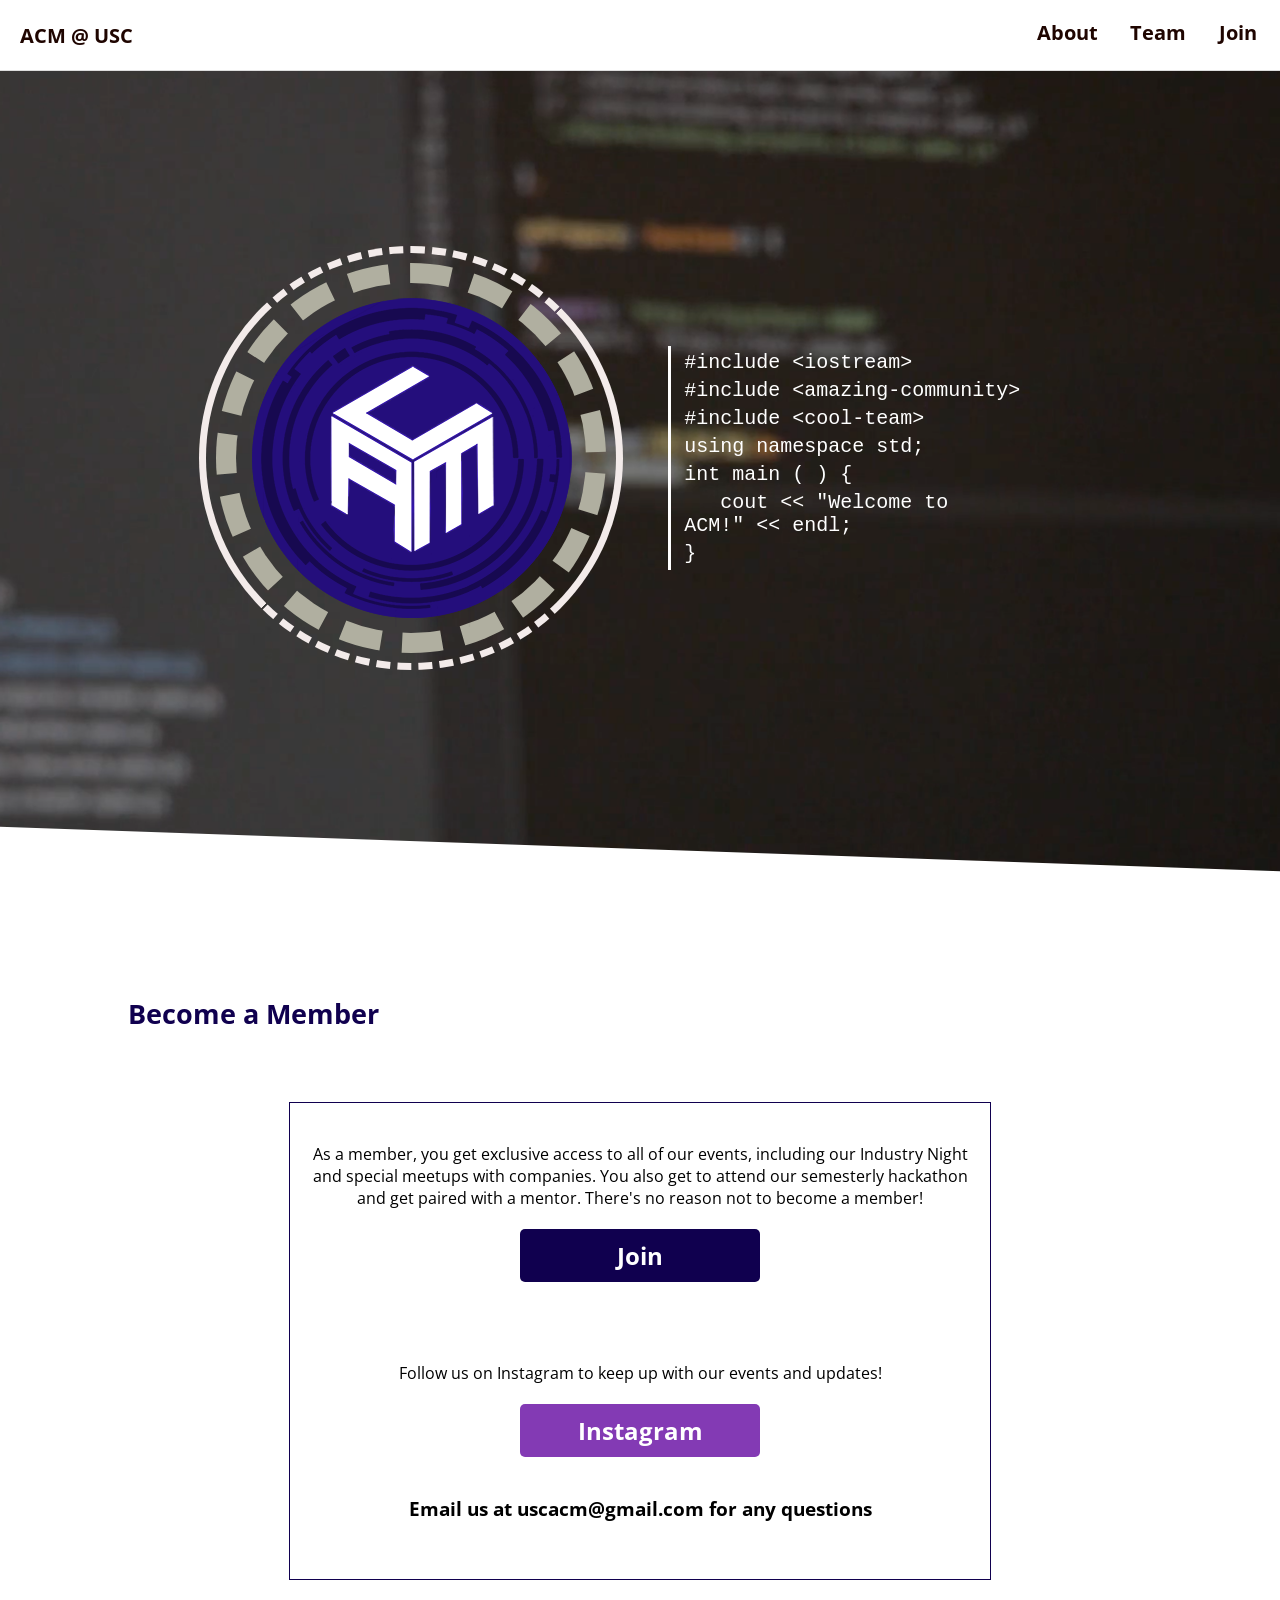
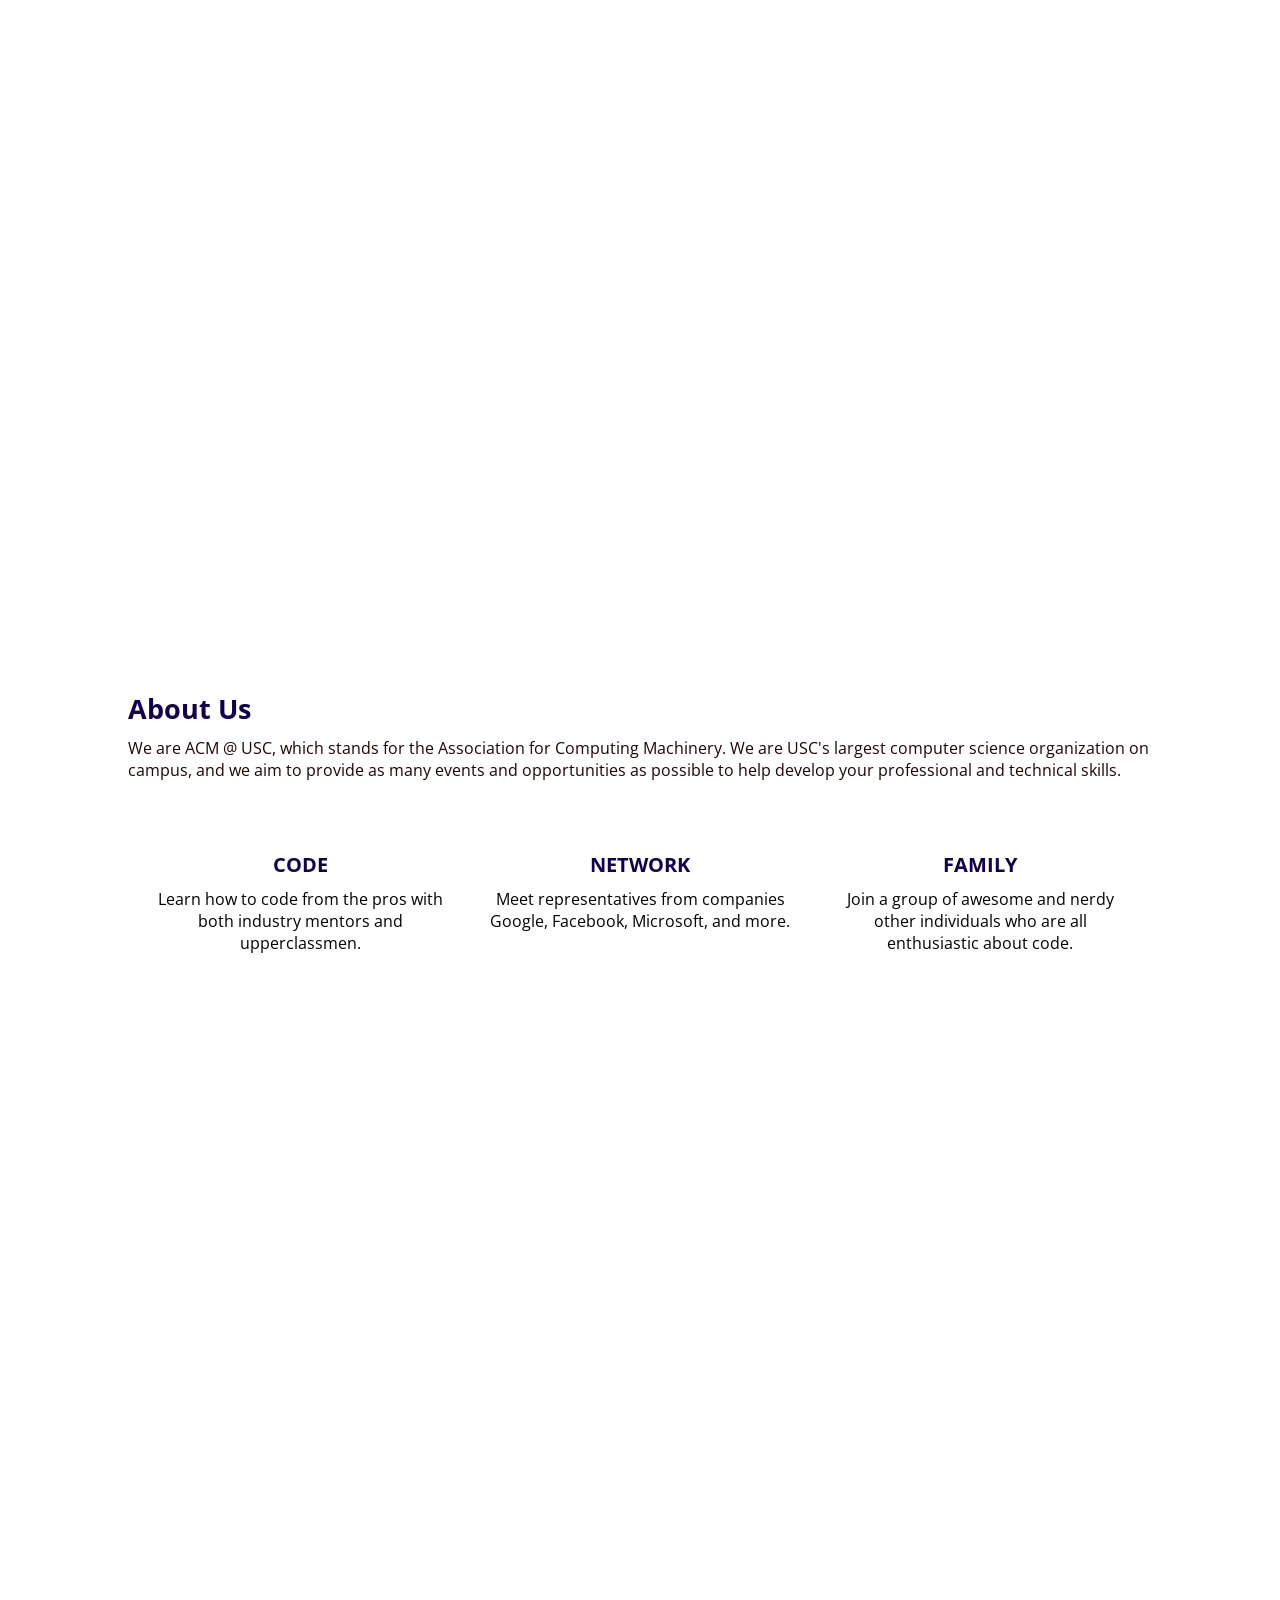
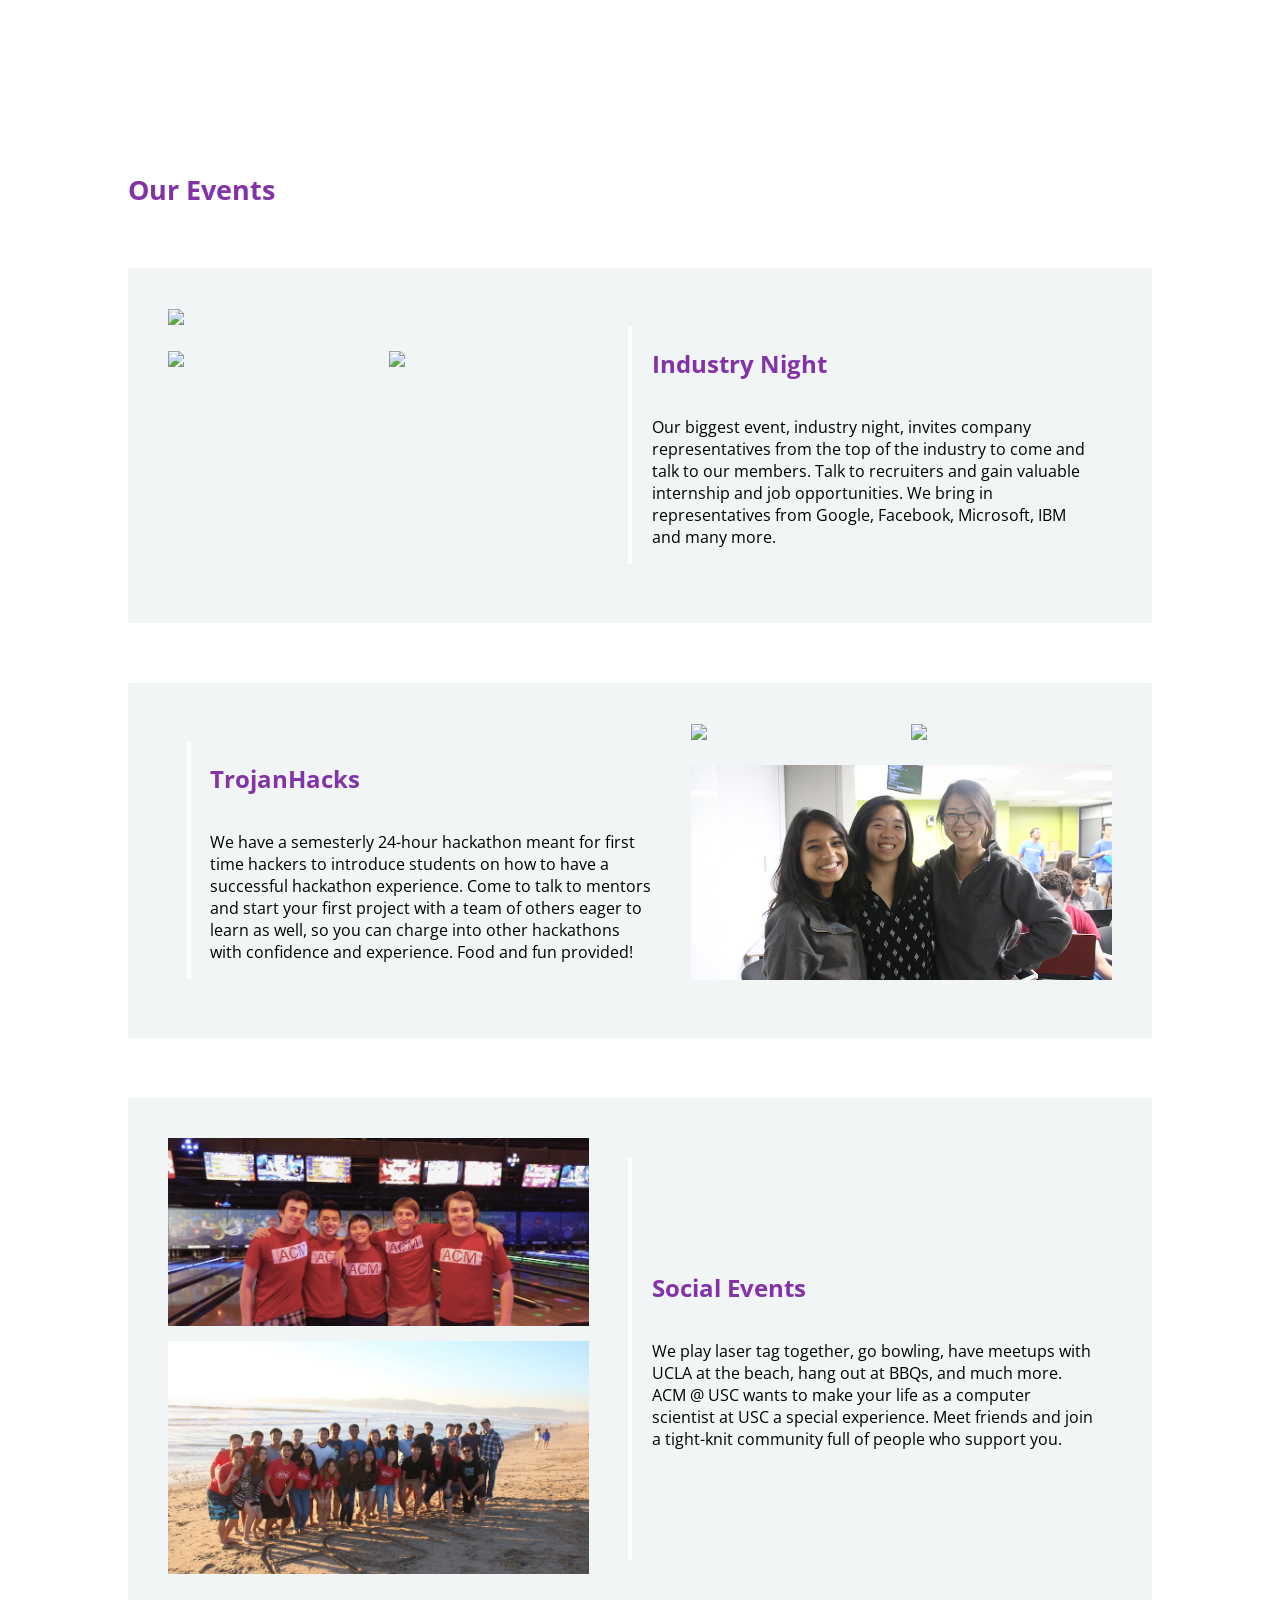
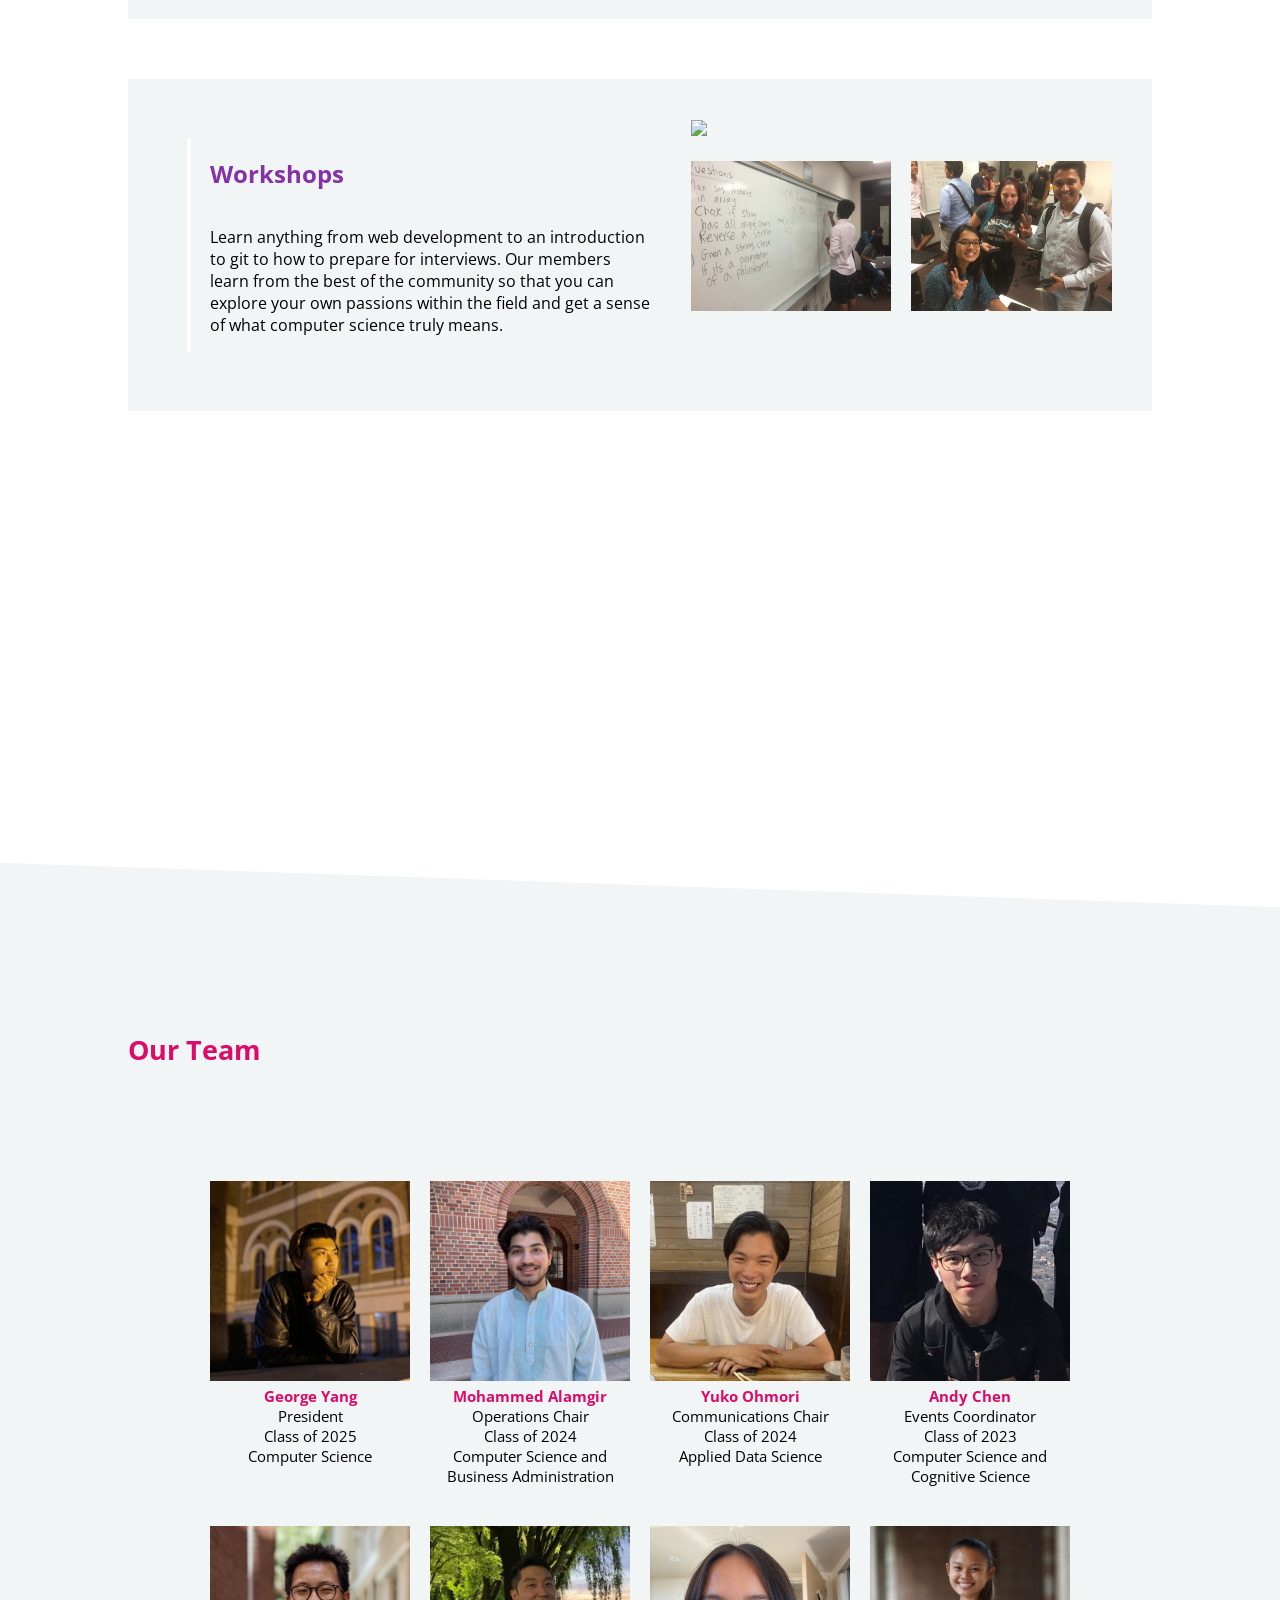
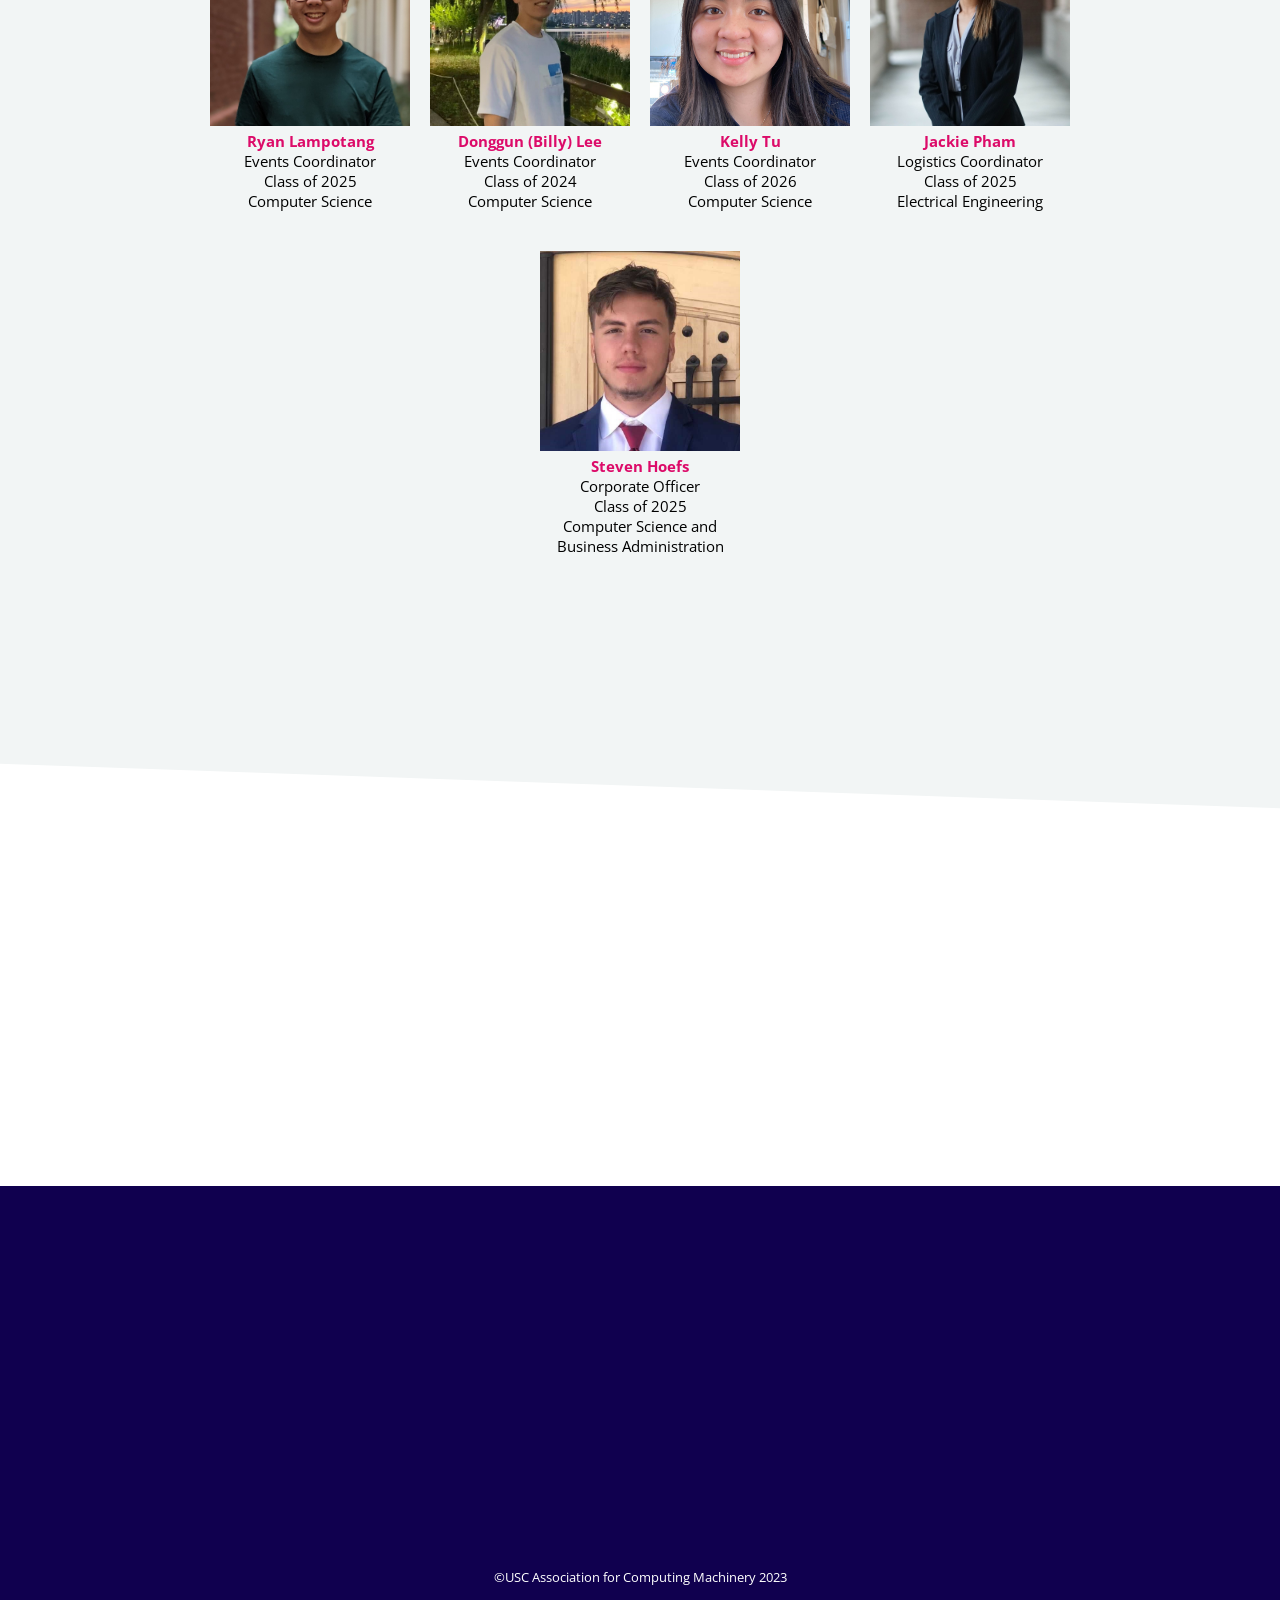
==== index.html @ d40d351b "eboard member update feb 2024" ====
<!doctype html>
<html class="no-js" lang="">

<head>
	<meta charset="utf-8">
	<meta http-equiv="x-ua-compatible" content="ie=edge">
	<title>ACM @ USC | Computer Science at USC</title>
	<meta name="description" content="">
	<meta name="viewport" content="width=device-width, initial-scale=1">
	<link type="text/css" rel="stylesheet" href="css/main.css">
	<link rel="stylesheet" href="aos/aos.css">
	<link href="https://fonts.googleapis.com/css?family=Open+Sans:500" rel="stylesheet">
	<link rel="shortcut icon" type="image/png" href="img/acm2023.png" />
</head>

<body>
	<div id="background">
		<video id="bgvid" playsinline autoplay muted loop>
			<source src="img/code.mp4" type="video/mp4">
		</video>
	</div>
	<!-- Navbar -->
	<div id="main">
		<div class="nav-bar">
			<div class="logo">ACM @ USC</div>
			<div class="nav-tab nav-end"><a href="#about-section">About</a></div>
			<div class="nav-tab"><a href="#us-section">Team</a></div>
			<div class="nav-tab join-tab"><a href="#membership-section">Join</a></div>
			<div class="nav-tab" id="menu-button"><img src="img/menu-icon.png" />

			</div>
		</div>

		<div id="splash-section">
			<div id="wrapper">
				<div id="splash-information">
					<div id="circle-one">
						<div id="circle-two"></div>
					</div>
					<img src="img/acm_logo2.png" id="center-logo" />
				</div>
				<div id="typing-box">
					<p>#include &lt;iostream&gt;</p>
					<p>#include &lt;amazing-community&gt;</p>
					<p>#include &lt;cool-team&gt;</p>
					<p>using namespace std;</p>
					<p>int main ( ) {</p>
					<p id="typed">&nbsp;&nbsp;&nbsp;cout&nbsp;&lt;&lt;&nbsp;"Welcome to ACM!"&nbsp;&lt;&lt;&nbsp;endl;
					</p>
					<p>}</p>

				</div>
			</div>
		</div>

		<div id="wrapper-body">
			<div id="membership-section">
				<div id="membership-title">Become a Member</div>
				<div id="membership-wrapper">
					<div id="membership-center">
						<p id="membership-info">As a member, you get exclusive access to all of our events, including
							our Industry Night and special
							meetups with companies. You also get to attend our semesterly hackathon and get paired with
							a mentor. There's no reason
							not to become a member!</p>
						<a id="join-button" href="https://forms.gle/fEPVN2eKbFuNz1Vk9">Join</a>

						<p id="membership-info">Follow us on Instagram to keep up with our events and updates!</p>
						<a id="instagram" href="https://instagram.com/uscacm/">Instagram</a>

						<!-- <p id="membership-facebook">Like us on Facebook to follow all of our events and updates!</p>
						<a id="facebook" href="https://www.facebook.com/groups/uscacm/">Facebook</a> -->

						<h3>Email us at uscacm@gmail.com for any questions</h3>
					</div>
				</div>
			</div>
			<div id="about-section">
				<div id="about-title">About Us</div>
				<div id="about-information">We are ACM @ USC, which stands for the Association for Computing Machinery. We
					are USC's largest computer science organization on campus, and we aim to provide as many events and
					opportunities as possible to help develop your professional and technical skills.</div>
				<div id="icon-section">
					<div data-aos="fade-up" data-aos-duration="700" class="icon-box">
						<i id="icon1" class="icon fa fa-code" aria-hidden="true"></i>
						<div class="icon-info-title">CODE</div>
						<div class="icon-info">Learn how to code from the pros with both industry mentors and
							upperclassmen.</div>
					</div>
					<div data-aos="fade-up" data-aos-duration="700" data-aos-offset="200" class="icon-box">
						<i id="icon2" class="icon fa fa-wifi" aria-hidden="true"></i>
						<div class="icon-info-title">NETWORK</div>
						<div class="icon-info">Meet representatives from companies Google, Facebook, Microsoft, and
							more.</div>
					</div>
					<div data-aos="fade-up" data-aos-duration="700" data-aos-offset="300" class="icon-box">
						<i id="icon3" class="icon fa fa-home" aria-hidden="true"></i>
						<div class="icon-info-title">FAMILY</div>
						<div class="icon-info">Join a group of awesome and nerdy other individuals who are all
							enthusiastic about code.</div>
					</div>
				</div>
			</div>

			<div id="events-section">
				<div id="events-title">Our Events</div>
				<div data-aos="fade-left" data-aos-duration="1000" class="event-block">
					<div class="event-collage">
						<div class="img-wrapper"><img src="img/industry/audience.jpg" /></div>
						<div class="img-row">
							<div class="img-wrapper"><img src="img/industry/google.jpg" /></div>
							<div class="img-wrapper"><img src="img/industry/goobers.jpg" /></div>
						</div>
					</div>
					<div class="event-info">
						<h2>Industry Night</h2>
						<p>Our biggest event, industry night, invites company representatives from the top of the
							industry to come and talk to our members. Talk to recruiters and gain valuable internship
							and job opportunities. We bring in representatives from Google, Facebook, Microsoft, IBM and
							many more.</p>
					</div>
				</div>
				<div data-aos="fade-right" data-aos-duration="1000" class="event-block reverse-order">
					<div class="event-collage">
						<div class="img-row">
							<div class="img-wrapper"><img src="img/trojanhacks/table.jpg" /></div>
							<div class="img-wrapper"><img src="img/trojanhacks/judges.jpg" /></div>
						</div>
						<div class="img-wrapper"><img src="img/trojanhacks/squad.jpg" /></div>
					</div>
					<div class="event-info">
						<h2>TrojanHacks</h2>
						<p>We have a semesterly 24-hour hackathon meant for first time hackers to introduce students on
							how to have a successful hackathon experience. Come to talk to mentors and start your first
							project with a team of others eager to learn as well, so you can charge into other
							hackathons with confidence and experience. Food and fun provided!</p>
					</div>
				</div>
				<div data-aos="fade-left" data-aos-duration="1000" class="event-block">
					<div class="event-collage">
						<div class="img-wrapper"><img src="img/social/bowling.jpg" /></div>
						<div class="img-wrapper"><img src="img/social/beach.jpg" /></div>
					</div>
					<div class="event-info">
						<h2>Social Events</h2>
						<p>We play laser tag together, go bowling, have meetups with UCLA at the beach, hang out at
							BBQs, and much more. ACM @ USC wants to make your life as a computer scientist at USC a
							special experience. Meet friends and join a tight-knit community full of people who support
							you.</p>
					</div>
				</div>
				<div data-aos="fade-right" data-aos-duration="1000" class="event-block reverse-order">
					<div class="event-collage">
						<div class="img-wrapper"><img src="img/workshop/class.jpg" /></div>
						<div class="img-row">
							<div class="img-wrapper"><img src="img/workshop/whiteboard.jpg" /></div>
							<div class="img-wrapper"><img src="img/workshop/family.jpg" /></div>
						</div>
					</div>
					<div class="event-info">
						<h2>Workshops</h2>
						<p>Learn anything from web development to an introduction to git to how to prepare for
							interviews. Our members learn from the best of the community so that you can explore your
							own passions within the field and get a sense of what computer science truly means.</p>
					</div>
				</div>
			</div>

			<div id="us-section">
				<div id="us-title">Our Team</div>
				<!-- Commented people are on break. Delete after one semester if they are no longer on board. -->
				<div id="team">
					<div class="person">
						<div class="info">
							<img src="img/team/george.jpg">
							<p>George Yang</p>
						</div>
						<p>President</p>
						<p>Class of 2025</p>
						<p>Computer Science</p>
					</div>
					<div class="person">
						<div class="info">
							<img src="img/team/mohammed.jpg">
							<p>Mohammed Alamgir</p>
						</div>
						<p>Operations Chair</p>
						<p>Class of 2024</p>
						<p>Computer Science and <br> Business Administration</p>
					</div>
					<div class="person">
						<div class="info">
							<img src="img/team/yuko.jpeg">
							<p>Yuko Ohmori</p>
						</div>
						<p>Communications Chair</p>
						<p>Class of 2024</p>
						<p>Applied Data Science</p>
					</div>
					<div class="person">
						<div class="info">
							<img src="img/team/andy.jpg">
							<p>Andy Chen</p>
						</div>
						<p>Events Coordinator</p>
						<p>Class of 2023</p>
						<p>Computer Science and <br> Cognitive Science</p>
					</div>
					<div class="person">
						<div class="info">
							<img src="img/team/ryan.jpg">
							<p>Ryan Lampotang</p>
						</div>
						<p>Events Coordinator</p>
						<p>Class of 2025</p>
						<p>Computer Science</p>
					</div>
					<div class="person">
						<div class="info">
							<img src="img/team/billy.jpg">
							<p>Donggun (Billy) Lee</p>
						</div>
						<p>Events Coordinator</p>
						<p>Class of 2024</p>
						<p>Computer Science</p>
					</div>
					<div class="person">
						<div class="info">
							<img src="img/team/kelly.jpg">
							<p>Kelly Tu</p>
						</div>
						<p>Events Coordinator</p>
						<p>Class of 2026</p>
						<p>Computer Science</p>
					</div>
					<div class="person">
						<div class="info">
							<img src="img/team/jackie.jpg">
							<p>Jackie Pham</p>
						</div>
						<p>Logistics Coordinator</p>
						<p>Class of 2025</p>
						<p>Electrical Engineering</p>
					</div>
					<div class="person">
						<div class="info">
							<img src="img/team/steven.jpg">
							<p>Steven Hoefs</p>
						</div>
						<p>Corporate Officer</p>
						<p>Class of 2025</p>
						<p>Computer Science and <br> Business Administration</p>
					</div>
				</div>
			</div>
		</div>
	</div>

	<div class="footer">
		<div id="copyright">&copy;USC Association for Computing Machinery 2023</div>
	</div>

	</div>
	<!-- Animate on scroll library -->
	<script src="js/jquery.js"></script>
	<script src="aos/aos.js"></script>
	<script>
		AOS.init();
	</script>
	<!-- Typed.js -->
	<script type="text/javascript" src="js/typed.min.js"></script>
	<!-- 	  <script>window.jQuery || document.write('<script src="js/vendor/jquery-1.12.4.min.js"><\/script>')</script> -->
	<script src="js/animation.js"></script>
	<script src="https://use.fontawesome.com/3c5a1b4ed0.js"></script>
</body>

</html>
---- css/main.css ----
body {
	margin: 0;
	font-family: Open Sans, sans-serif;
	background-color: white;
	height: 100%;
	overflow-x: hidden;
}

#background {
	position: fixed;
	z-index: -1;
	top: 50%;
	left: 50%;
	transform: translateX(-50%) translateY(-50%);
	min-width: 100%;
	min-height: 100%;
	overflow: hidden;
}

video {
	position: absolute;
	top: 50%;
	left: 50%;
	min-width: 100%;
	min-height: 100%;
	width: auto;
	height: auto;
	z-index: -100;
	transform: translateX(-50%) translateY(-50%);
	background-size: cover;
	transition: 1s opacity;
	background-image: url('code-alt.png');
	background-size: cover;
	background-repeat: no-repeat;
	background-color: #251D19;
}

a {
	text-decoration: none;
	outline: none;
	color: inherit;
}

.empty {}

.logo {
	justify-self: flex-start;
	flex: 1;
	margin-left: 20px;
}

.nav-bar {
	height: 70px;
	width: 100vw;
	display: flex;
	align-items: center;
	position: fixed;
	background-color: white;
	z-index: 999;
	color: #1F0500;
	font-weight: 700;
	border-bottom: 1px solid #ddd;
	font-size: 20px;
}

.nav-tab {
	background-color: white;
	justify-self: flex-end;
	margin-right: 1%;
	height: 94%;
	display: flex;
	align-items: center;
	padding-left: 10px;
	padding-right: 10px;
	border-bottom: 5px solid white;
}

.nav-tab:hover {
	border-bottom: 5px solid #10004F;
}

.nav-end {
	margin-left: auto;
}

#menu-button {
	display: none;
	height: 50px;
	width: 50px;
}

#menu-button img {
	height: 23px;
}

#splash-section {
	padding-top: 30px;
	height: 95vh;
	width: 100vw;
	display: flex;
	justify-content: center;
	align-items: center;
	color: white;
}

#splash-information {
	position: relative;

}

#wrapper {
	display: flex;
	justify-content: center;
	align-items: center;
	padding: 30px;
}

#circle-one {
	display: flex;
	justify-content: center;
	align-items: center;
	height: 410px;
	width: 410px;
	position: relative;
	border: 1px solid #F3EBEA;
	border-radius: 50%;
	border-style: dashed solid;
	border-width: 7px;
	animation: spin;
	-webkit-animation: spin 90s infinite linear;
}

#circle-two {
	height: 350px;
	width: 350px;
	position: relative;
	border: 1px solid #B0AFA0;
	border-radius: 50%;
	border-style: dashed;
	border-width: 20px;
	animation-name: spin;
	-webkit-animation: spin 90s infinite linear;

}

#center-logo {
	position: absolute;
	top: 50%;
	left: 50%;
	transform: translate(-50%, -50%);
}

#typing-box {
	border-left: 3px solid white;
	margin-left: 5%;
	padding-left: 1%;
	font-family: Lucida Console, Liberation Mono, DejaVu Sans Mono, Bitstream Vera Sans Mono, Courier New;
	font-size: 20px;
}

#typing-box p {
	margin: 5px;
}

.circle {
	z-index: 0;
}

#about-section {
	width: 100%;
	background-color: white;
	padding: 100px 0px;
	position: relative;
	z-index: 1;
}

#about-section:before {
	content: '';
	position: absolute;
	left: 0;
	top: -36px;
	width: 100%;
	height: 110%;
	z-index: -1;
	background: white;
	-webkit-transform: skewY(-2deg);
	-moz-transform: skewY(-2deg);
	-ms-transform: skewY(-2deg);
	-o-transform: skewY(-2deg);
	transform: skewY(-2deg);
	-webkit-backface-visibility: hidden;
}

#about-title {
	color: #10004F;
	font-weight: 700;
	font-size: 27px;
	margin: 10px 10%;
}

#about-information {
	margin: 0px 10% 40px 10%;
	color: #1F0500;
}

#wrapper-body {
	width: 100vw;
	position: relative;
}

#icon-section {
	display: flex;
	align-items: center;
	justify-content: center;
	flex-wrap: wrap;
}

.icon-box {
	text-align: center;
	margin: 20px;
	width: 300px;
	height: 200px;
}

.icon-info-title {
	font-weight: 700;
	font-size: 20px;
	color: #10004F;
	margin: 10px 0px;
}

.icon-info {}

#icon1 {
	font-size: 100px;
	color: #5FBDF3;
}

#icon2 {
	font-size: 100px;
	color: #3B759A;
}

#icon3 {
	font-size: 100px;
	color: #59B0E5;
}

#events-section {
	margin-top: 500px;
	width: 100%;
	background-color: white;
	padding-top: 60px;
	position: relative;
	margin-bottom: 500px;
	display: flex;
	flex-direction: column;
}

#events-section:before {
	content: '';
	position: absolute;
	left: 0;
	top: -36px;
	width: 100%;
	height: 110%;
	z-index: -1;
	background: inherit;
	-webkit-transform: skewY(2deg);
	-moz-transform: skewY(2deg);
	-ms-transform: skewY(2deg);
	-o-transform: skewY(2deg);
	transform: skewY(2deg);
	-webkit-backface-visibility: hidden;
}

#events-title {
	color: #8332a8;
	font-weight: 700;
	font-size: 27px;
	margin: 50px 10% 10px 10%;
}

.event-block {
	margin: 50px 10% 10px 10%;
	display: flex;
	justify-content: center;
	background-color: #F2F5F5;
	padding: 30px;
}

.event-collage {
	flex: 1;
}

.event-info {
	display: flex;
	flex-direction: column;
	justify-content: center;
	flex: 1;
	margin: 3%;
	border-left: 4px solid white;
	padding-left: 2%;
}

.event-info h2 {
	color: #8332a8;
}

.reverse-order {
	flex-direction: row-reverse;
}

.img-wrapper {
	flex: 1;
	margin: 10px;
}

.img-row {
	display: flex;
	flex: 1
}

.img-row div {
	flex: 1;
}

#events-section img {
	width: 100%;
	height: auto;
}

#membership-section {
	width: 100%;
	background-color: white;
	padding-top: 60px;
	position: relative;
	margin-bottom: 500px;
}

#membership-section:before {
	content: '';
	position: absolute;
	left: 0;
	top: -36px;
	width: 100%;
	height: 110%;
	z-index: -1;
	background: inherit;
	-webkit-transform: skewY(2deg);
	-moz-transform: skewY(2deg);
	-ms-transform: skewY(2deg);
	-o-transform: skewY(2deg);
	transform: skewY(2deg);
	-webkit-backface-visibility: hidden;
}

#membership-title {
	color: #10004F;
	font-weight: 700;
	font-size: 27px;
	margin: 50px 10% 10px 10%;
}

#membership-wrapper {
	width: 100%;
	display: flex;
	justify-content: center;
	padding-bottom: 100px;
}

#membership-center {
	margin: 60px 10% 0 10%;
	border: 1px solid #10004F;
	display: flex;
	flex-direction: column;
	text-align: center;
	align-items: center;
	max-width: 700px;
	justify-self: center;
}

#membership-center h3 {
	padding-bottom: 40px;
}

#membership-info {
	margin: 40px 20px 0px 20px;
}

#join-button {
	background-color: #10004F;
	transition: 0.5s;
	border-radius: 5px;
	font-weight: bold;
	padding: 10px 20px;
	font-size: 24px;
	width: 200px;
	margin: 20px 20px 40px 20px;
	color: white;
}

#join-button:hover {
	background-color: #553cba;
	transform: scale(1.1);
}

/* #facebook {
	background: #3B5998;
	color: white;
	transition: 0.5s;
	padding: 10px 20px;
	border-radius: 5px;
	width: 200px;
	width: 200px;
	font-weight: bold;
	font-size: 24px;
	text-align: center;
	text-decoration: none;
	margin: 20px 20px 20px 20px;
}

#facebook:hover {
	background-color: #4C77D0;
	transform: scale(1.1);
} */

#instagram {
	background: #833AB4;
	color: white;
	transition: 0.5s;
	padding: 10px 20px;
	border-radius: 5px;
	width: 200px;
	width: 200px;
	font-weight: bold;
	font-size: 24px;
	text-align: center;
	text-decoration: none;
	margin: 20px 20px 20px 20px;
}

#instagram:hover {
	background-color: #b05fe6;
	transform: scale(1.1);
}

#us-section {
	width: 100%;
	background-color: #F2F5F5;
	padding-top: 60px;
	position: relative;
	margin-bottom: 500px;
}


#us-section:before {
	content: '';
	position: absolute;
	left: 0;
	top: -36px;
	width: 100%;
	height: 110%;
	z-index: -1;
	background: inherit;
	-webkit-transform: skewY(2deg);
	-moz-transform: skewY(2deg);
	-ms-transform: skewY(2deg);
	-o-transform: skewY(2deg);
	transform: skewY(2deg);
	-webkit-backface-visibility: hidden;
}

#us-title {
	color: #dc0b69;
	font-weight: 700;
	font-size: 27px;
	margin: 50px 10% 0px 10%;
}

#team {
	margin: 8%;
	display: flex;
	flex-wrap: wrap;
	justify-content: center;
	padding-bottom: 100px;
}

.person {
	margin: 10px;
	margin-bottom: 30px;

}

.person p {
	margin: 0;
	font-size: 15px;
	text-align: center;
}

.person .info {
	font-weight: bold;
	color: #dc0b69;
}

.person img {
	height: 200px;
	width: 200px;
}


#contact-section {
	width: 100%;
	background-color: #E3E4E7;
	padding-top: 60px;
	height: 600px;
	position: relative;
}

#contact-section:before {
	content: '';
	position: absolute;
	left: 0;
	top: -36px;
	width: 100%;
	height: 110%;
	z-index: -1;
	background: inherit;
	-webkit-transform: skewY(-2deg);
	-moz-transform: skewY(-2deg);
	-ms-transform: skewY(-2deg);
	-o-transform: skewY(-2deg);
	transform: skewY(-2deg);
	-webkit-backface-visibility: hidden;
}

#contact-title {
	color: #10004F;
	font-weight: 700;
	font-size: 27px;
	margin: 50px 10% 10px 10%;
}

.footer {
	height: 400px;
	background-color: #10004F;
	color: white;
	display: flex;
	flex-direction: column;
	justify-content: flex-end;
	align-items: center;
	padding-bottom: 30px;
}

#copyright {
	font-size: 13px;
}

@-moz-keyframes spin {
	from {
		-moz-transform: rotate(0deg);
	}

	to {
		-moz-transform: rotate(360deg);
	}
}

@-webkit-keyframes spin {
	from {
		-webkit-transform: rotate(0deg);
	}

	to {
		-webkit-transform: rotate(360deg);
	}
}

@keyframes spin {
	from {
		transform: rotate(0deg);
	}

	to {
		transform: rotate(360deg);
	}
}

@media (max-width: 800px) {

	#wrapper-body,
	#splash-section,
	#main,
	#background {
		overflow-x: hidden;
	}

	.nav-bar {
		display: flex;
		flex-direction: row;
	}

	.nav-tab {
		padding: 10px;
		display: none;
		text-align: center;
		width: 100%;
		border-top: 1px solid #ddd;
		display: none;
	}

	.nav-end {
		border-top: 1px solid #ddd;
		margin-left: 0;
	}

	.logo {
		width: 100%;
		padding: 20px 0px 20px 20px;
		text-align: left;
	}

	#menu-button {
		border-bottom: 1px solid #ddd;
		display: flex;
		align-items: center;
		justify-content: center;
		height: 50px;
		background-color: white;
	}

	#menu-button:hover {
		background-color: #10004F;
		border-bottom: 1px solid #10004F;
	}

	#menu-button:hover img {
		filter: invert(100%);
	}

	#menu-button img {
		height: 23px;
	}

	#splash-section {
		height: 110vh;
	}

	#wrapper {
		flex-direction: column;
	}

	#circle-one {
		height: 300px;
		width: 300px;
	}

	#circle-two {
		height: 260px;
		border-width: 10px;
		width: 260px;
	}

	#center-logo {
		height: 250px;
		width: 250px;
	}

	#typing-box {
		margin-top: 50px;
		border-left: none;
	}

	.event-block {
		display: block;
		margin: 0;
	}

	.event-collage {
		display: block;
		margin: 50px 10% 10px 10%;
	}

	.event-info {
		display: block;
		margin: 50px 10% 10px 10%;
		text-align: center;
		border: none;
	}
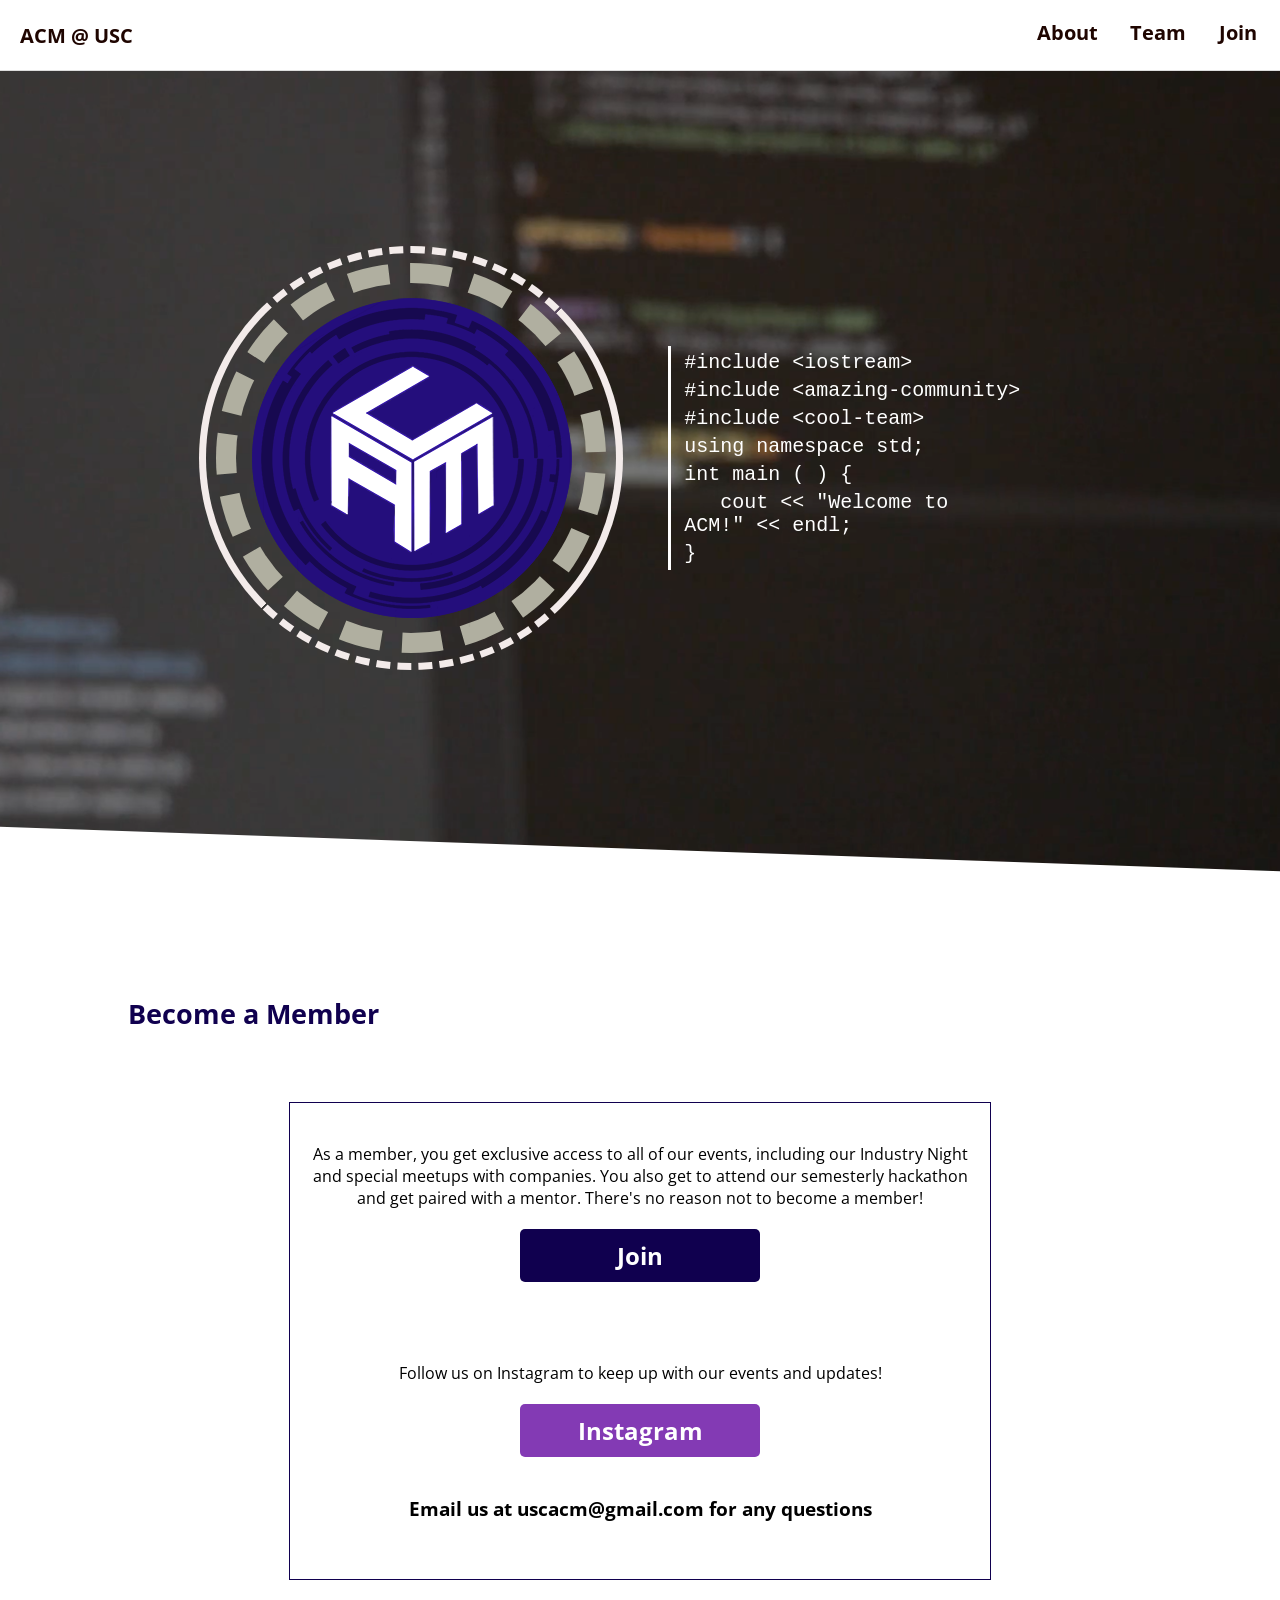
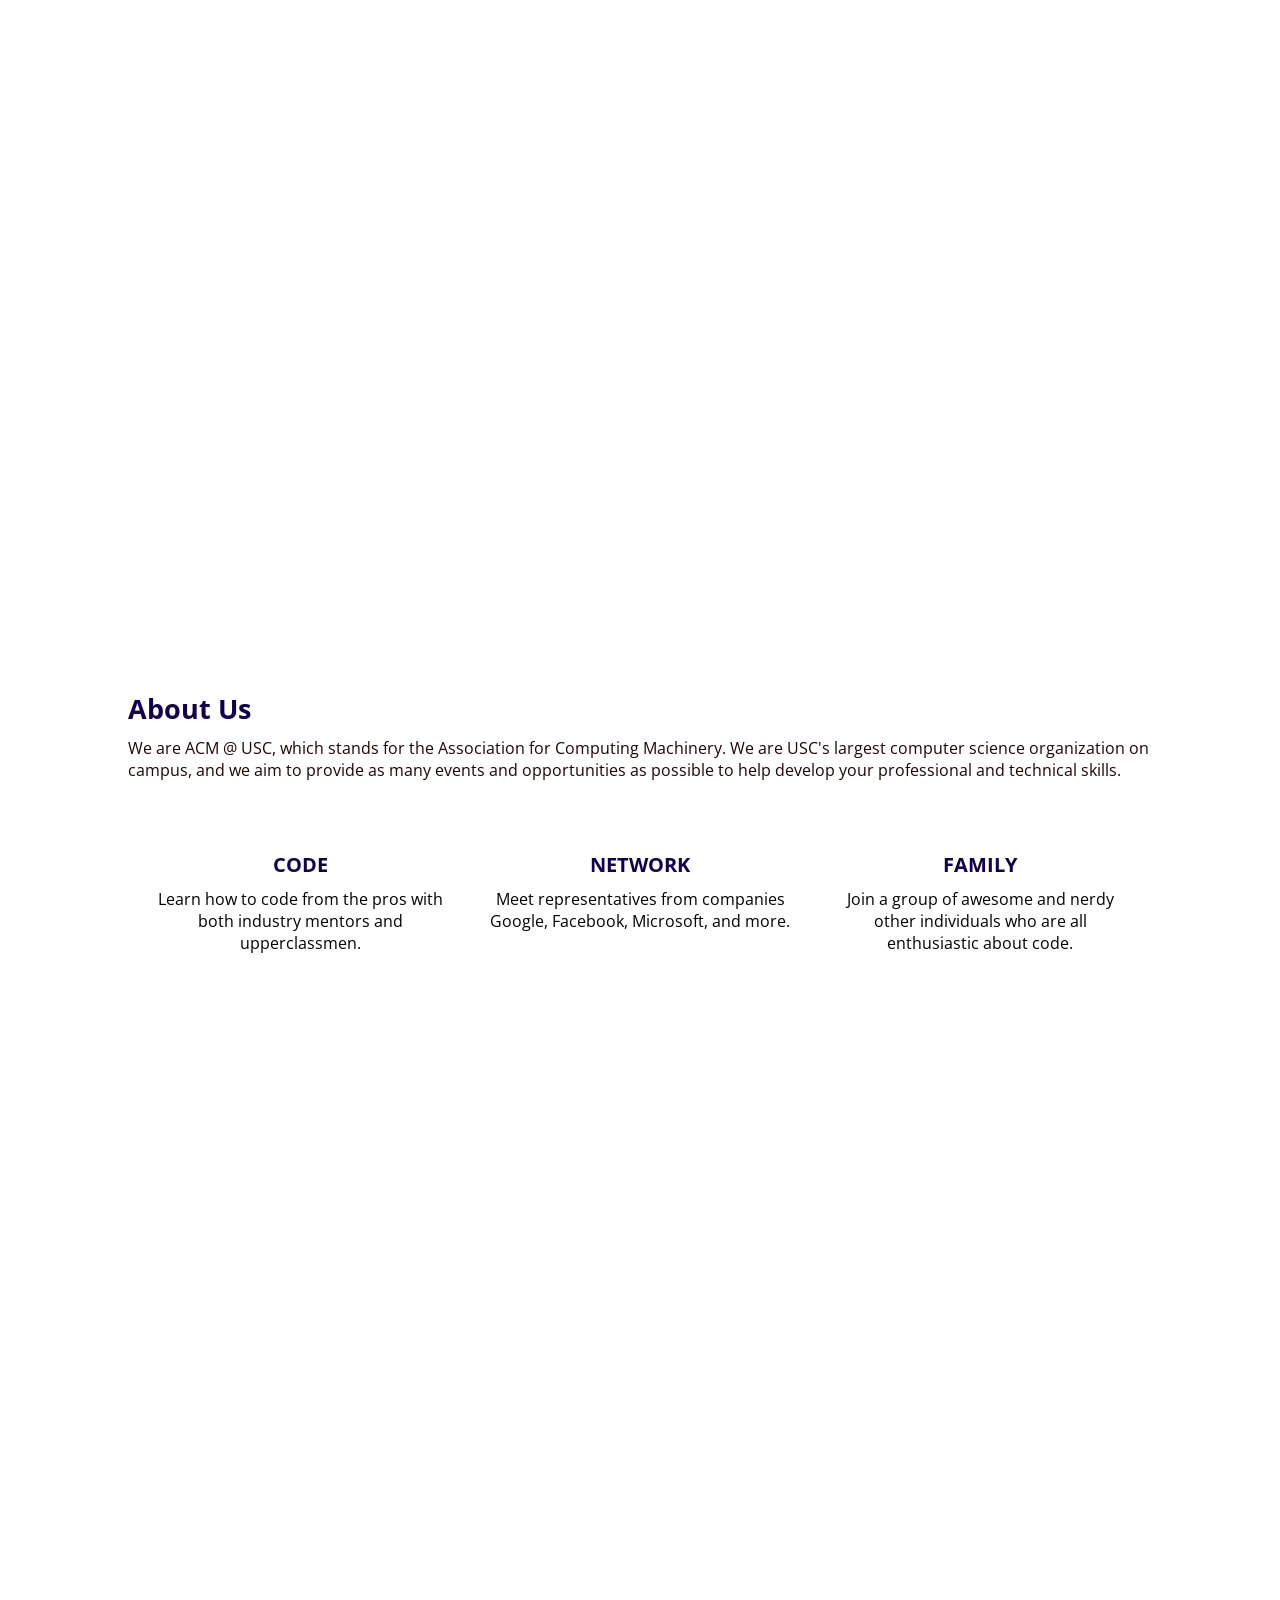
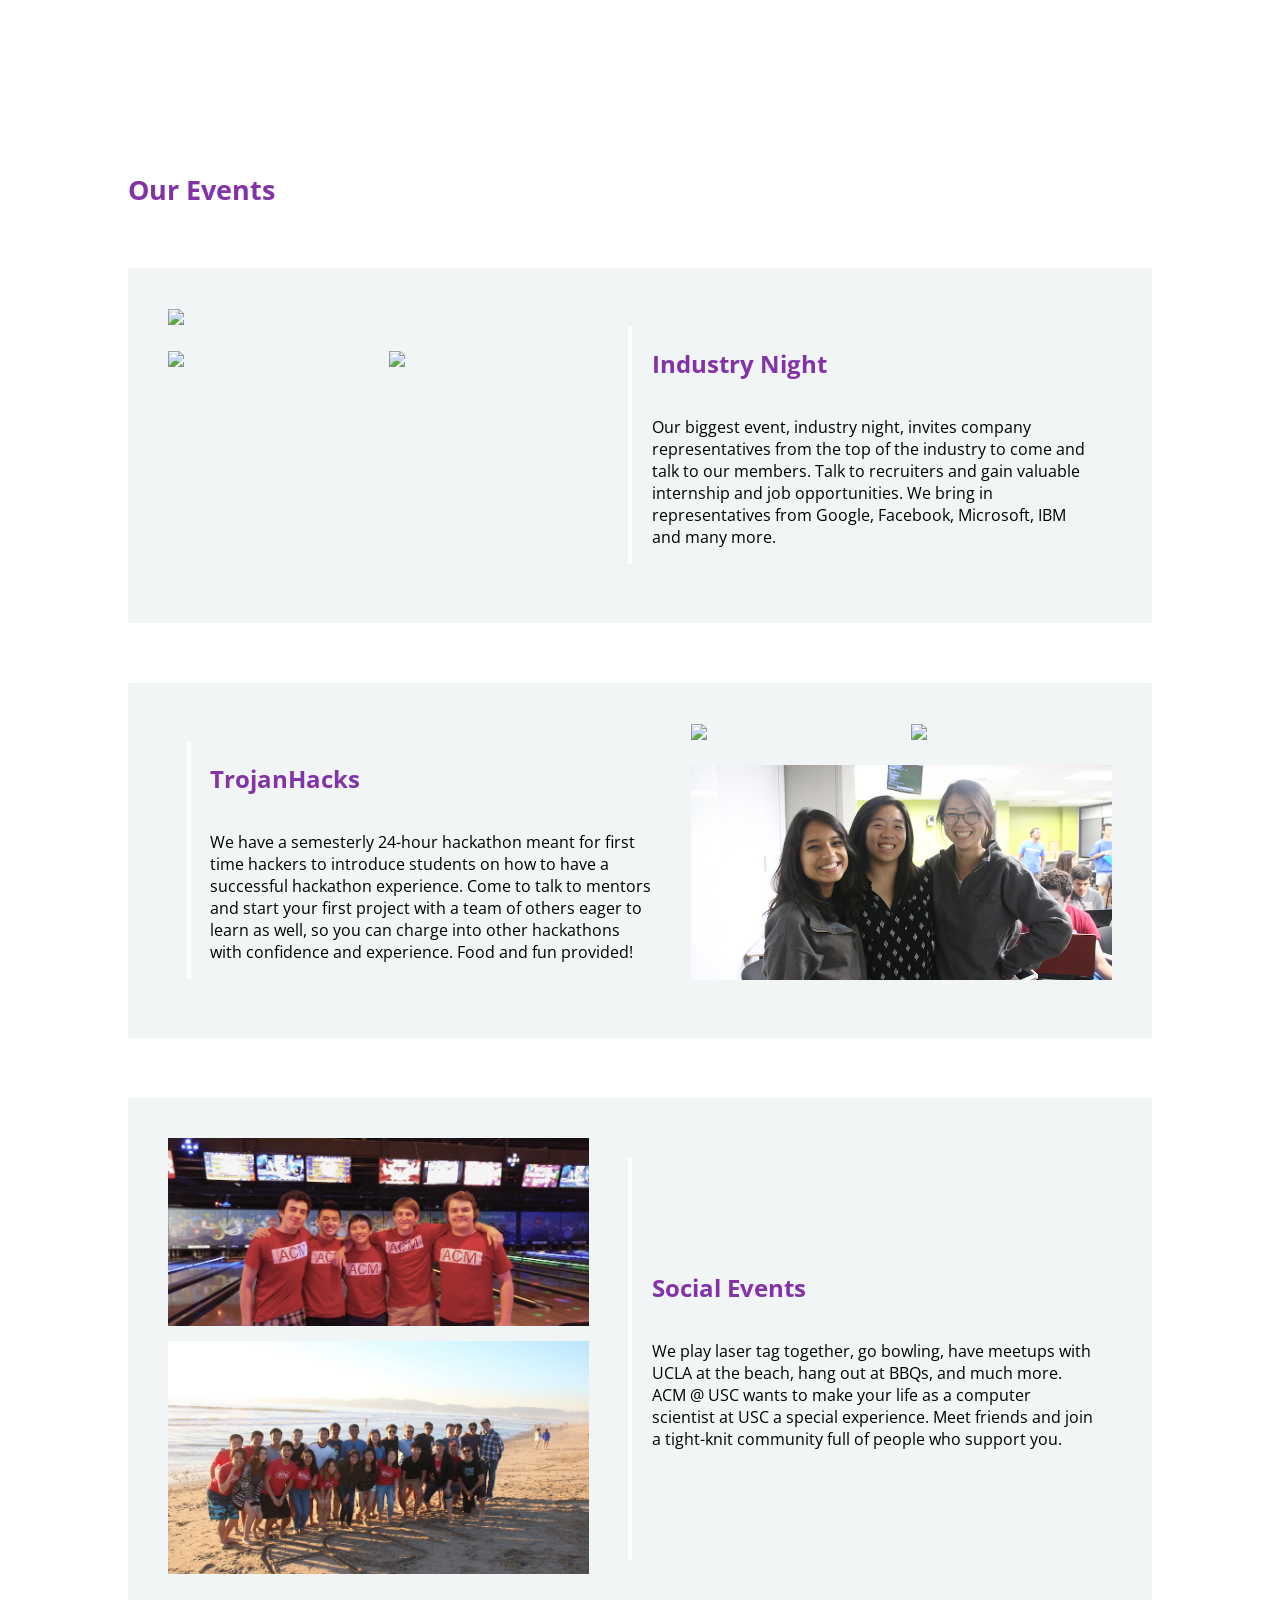
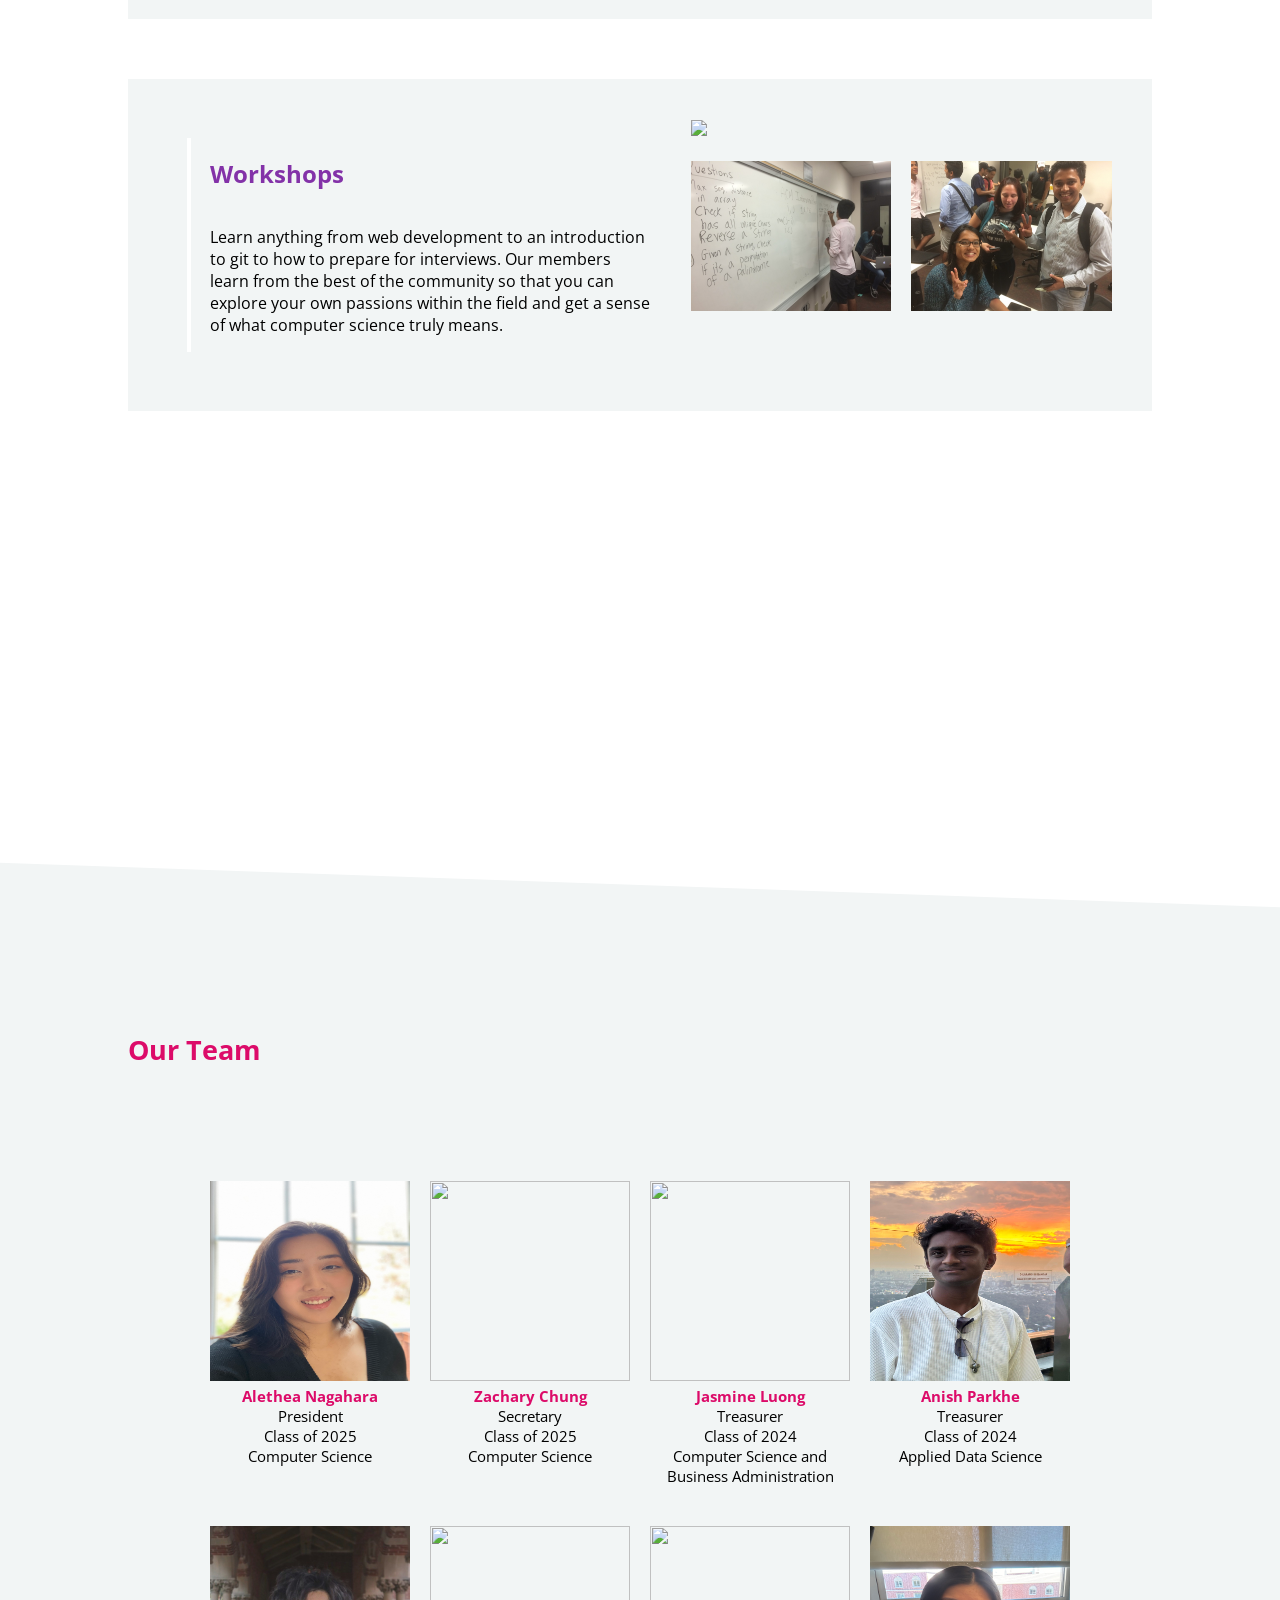
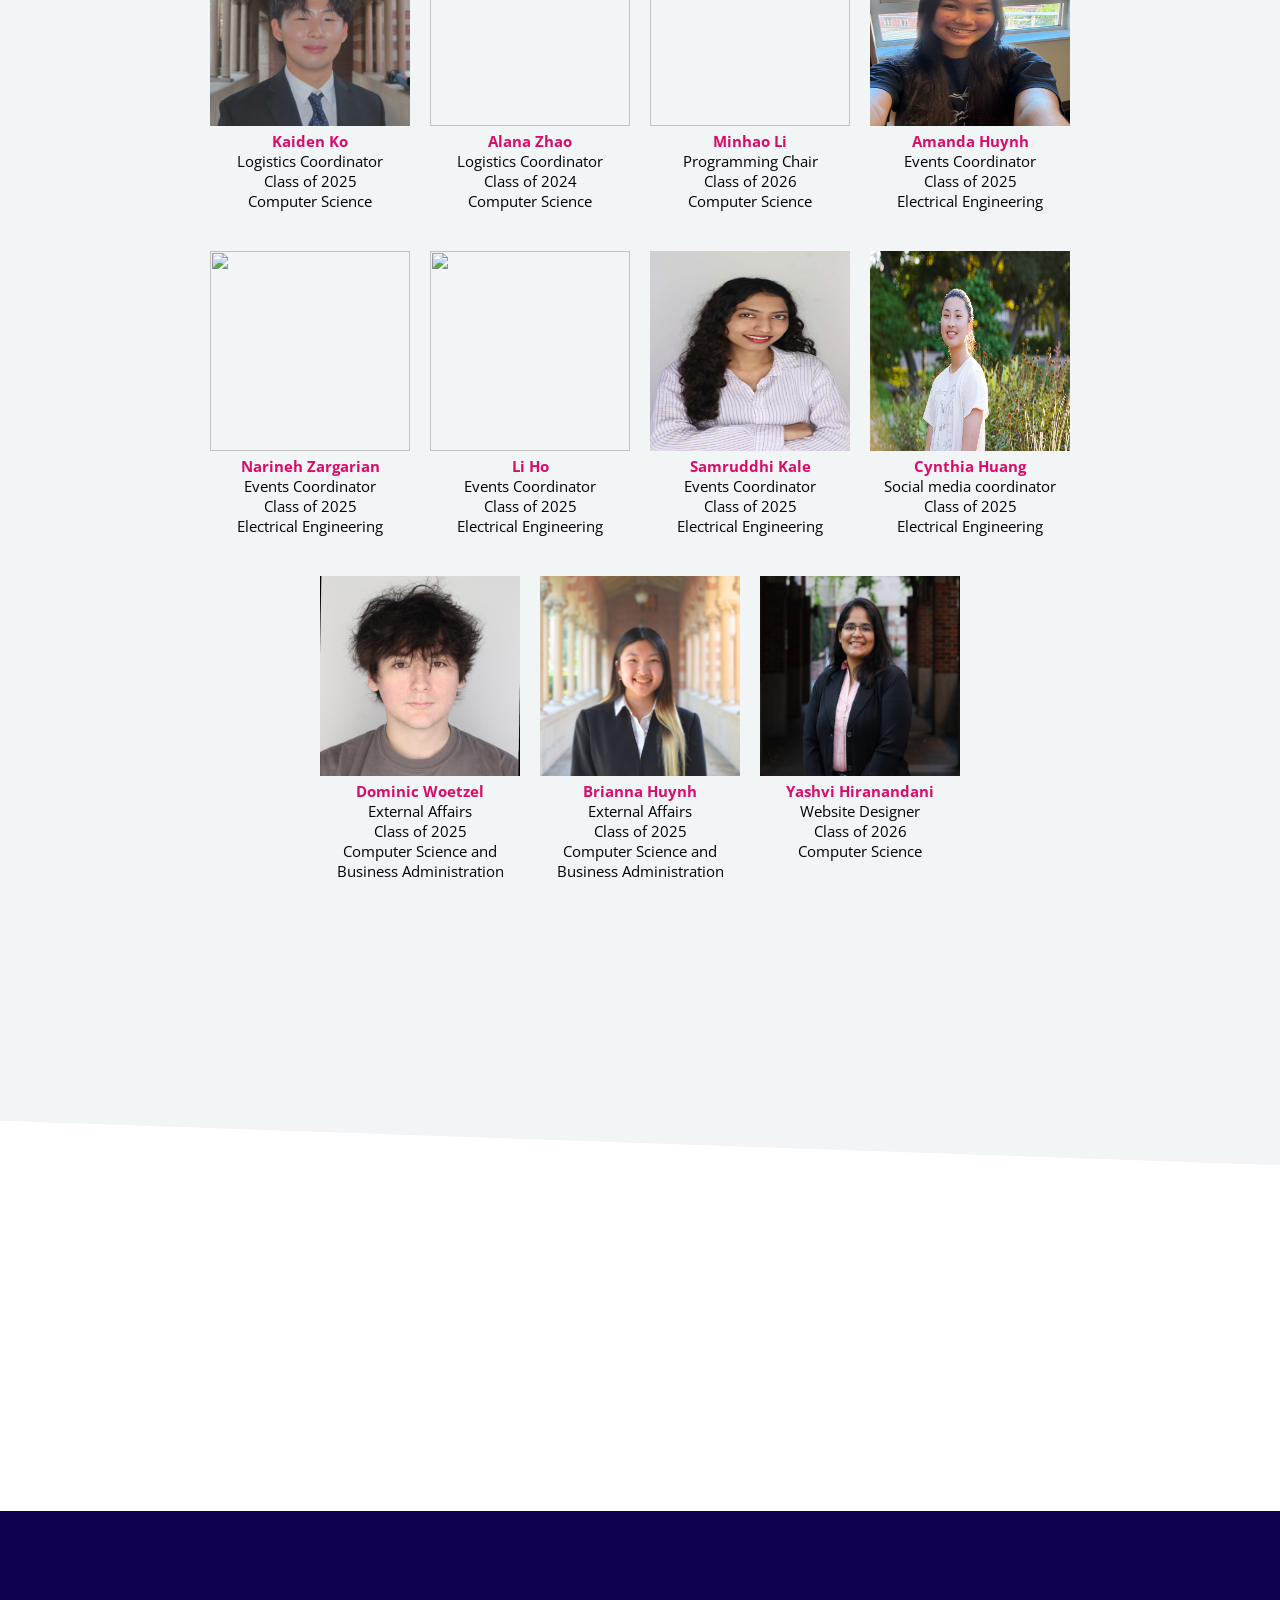
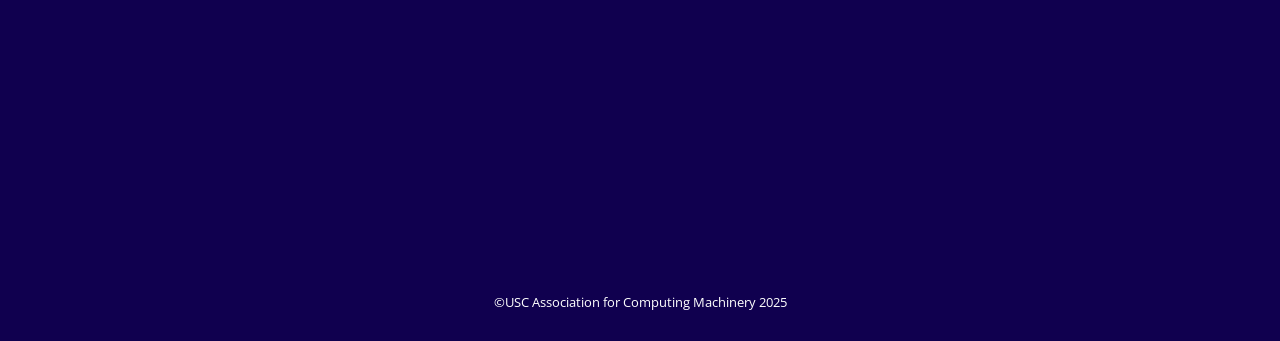
==== commit 3929fea2: "updated team" ====
--- a/index.html
+++ b/index.html
@@ -172,8 +172,8 @@
 				<div id="team">
 					<div class="person">
 						<div class="info">
-							<img src="img/team/george.jpg">
-							<p>George Yang</p>
+							<img src="img/headshot/E-Board Headshots/Alethea_headshot.jpeg">
+							<p>Alethea Nagahara</p>
 						</div>
 						<p>President</p>
 						<p>Class of 2025</p>
@@ -181,75 +181,131 @@
 					</div>
 					<div class="person">
 						<div class="info">
-							<img src="img/team/mohammed.jpg">
-							<p>Mohammed Alamgir</p>
-						</div>
-						<p>Operations Chair</p>
+							<img src="img/headshot/E-Board Headshots/">
+							<p>Zachary Chung</p>
+						</div>
+						<p>Secretary</p>
+						<p>Class of 2025</p>
+						<p>Computer Science</p>
+					</div>
+
+					<div class="person">
+						<div class="info">
+							<img src="img/headshot/E-Board Headshots/Luong_Jasmine_Headshot.heic">
+							<p>Jasmine Luong</p>
+						</div>
+						<p>Treasurer</p>
 						<p>Class of 2024</p>
 						<p>Computer Science and <br> Business Administration</p>
 					</div>
 					<div class="person">
 						<div class="info">
-							<img src="img/team/yuko.jpeg">
-							<p>Yuko Ohmori</p>
-						</div>
-						<p>Communications Chair</p>
+							<img src="img/headshot/E-Board Headshots/Anish_headshot.jpg">
+							<p>Anish Parkhe</p>
+						</div>
+						<p>Treasurer</p>
 						<p>Class of 2024</p>
 						<p>Applied Data Science</p>
 					</div>
-					<div class="person">
-						<div class="info">
-							<img src="img/team/andy.jpg">
-							<p>Andy Chen</p>
+					
+					<div class="person">
+						<div class="info">
+							<img src="img/headshot/E-Board Headshots/kaiden headshot.jpeg">
+							<p>Kaiden Ko</p>
+						</div>
+						<p>Logistics Coordinator</p>
+						<p>Class of 2025</p>
+						<p>Computer Science</p>
+					</div>
+					<div class="person">
+						<div class="info">
+							<img src="img/headshot/E-Board Headshots/alana headshot.jpg">
+							<p>Alana Zhao</p>
+						</div>
+						<p>Logistics Coordinator</p>
+						<p>Class of 2024</p>
+						<p>Computer Science</p>
+					</div>
+					<div class="person">
+						<div class="info">
+							<img src="img/headshot/E-Board Headshots/m">
+							<p>Minhao Li</p>
+						</div>
+						<p>Programming Chair</p>
+						<p>Class of 2026</p>
+						<p>Computer Science</p>
+					</div>
+					<div class="person">
+						<div class="info">
+							<img src="img/headshot/E-Board Headshots/Amanda.jpg">
+							<p>Amanda Huynh</p>
 						</div>
 						<p>Events Coordinator</p>
-						<p>Class of 2023</p>
-						<p>Computer Science and <br> Cognitive Science</p>
-					</div>
-					<div class="person">
-						<div class="info">
-							<img src="img/team/ryan.jpg">
-							<p>Ryan Lampotang</p>
+						<p>Class of 2025</p>
+						<p>Electrical Engineering</p>
+					</div>
+					<div class="person">
+						<div class="info">
+							<img src="img/headshot/E-Board Headshots/n">
+							<p>Narineh Zargarian</p>
 						</div>
 						<p>Events Coordinator</p>
 						<p>Class of 2025</p>
-						<p>Computer Science</p>
-					</div>
-					<div class="person">
-						<div class="info">
-							<img src="img/team/billy.jpg">
-							<p>Donggun (Billy) Lee</p>
+						<p>Electrical Engineering</p>
+					</div>
+					<div class="person">
+						<div class="info">
+							<img src="img/headshot/E-Board Headshots/">
+							<p>Li Ho</p>
 						</div>
 						<p>Events Coordinator</p>
-						<p>Class of 2024</p>
-						<p>Computer Science</p>
-					</div>
-					<div class="person">
-						<div class="info">
-							<img src="img/team/kelly.jpg">
-							<p>Kelly Tu</p>
+						<p>Class of 2025</p>
+						<p>Electrical Engineering</p>
+					</div>
+					<div class="person">
+						<div class="info">
+							<img src="img/headshot/E-Board Headshots/Samruddhi_Headshot.jpg">
+							<p>Samruddhi Kale</p>
 						</div>
 						<p>Events Coordinator</p>
+						<p>Class of 2025</p>
+						<p>Electrical Engineering</p>
+					</div>
+					<div class="person">
+						<div class="info">
+							<img src="img/headshot/E-Board Headshots/Cynthia_headshot.jpg">
+							<p>Cynthia Huang</p>
+						</div>
+						<p>Social media coordinator</p>
+						<p>Class of 2025</p>
+						<p>Electrical Engineering</p>
+					</div>
+					<div class="person">
+						<div class="info">
+							<img src="img/headshot/E-Board Headshots/Dominic Headshot.jpg">
+							<p>Dominic Woetzel</p>
+						</div>
+						<p>External Affairs</p>
+						<p>Class of 2025</p>
+						<p>Computer Science and <br> Business Administration</p>
+					</div>
+					<div class="person">
+						<div class="info">
+							<img src="img/headshot/E-Board Headshots/brianna-headshot.jpg">
+							<p>Brianna Huynh</p>
+						</div>
+						<p>External Affairs</p>
+						<p>Class of 2025</p>
+						<p>Computer Science and <br> Business Administration</p>
+					</div>
+					<div class="person">
+						<div class="info">
+							<img src="img/headshot/E-Board Headshots/yashvi_headshot.jpg">
+							<p>Yashvi Hiranandani</p>
+						</div>
+						<p>Website Designer</p>
 						<p>Class of 2026</p>
 						<p>Computer Science</p>
-					</div>
-					<div class="person">
-						<div class="info">
-							<img src="img/team/jackie.jpg">
-							<p>Jackie Pham</p>
-						</div>
-						<p>Logistics Coordinator</p>
-						<p>Class of 2025</p>
-						<p>Electrical Engineering</p>
-					</div>
-					<div class="person">
-						<div class="info">
-							<img src="img/team/steven.jpg">
-							<p>Steven Hoefs</p>
-						</div>
-						<p>Corporate Officer</p>
-						<p>Class of 2025</p>
-						<p>Computer Science and <br> Business Administration</p>
 					</div>
 				</div>
 			</div>
@@ -257,7 +313,7 @@
 	</div>
 
 	<div class="footer">
-		<div id="copyright">&copy;USC Association for Computing Machinery 2023</div>
+		<div id="copyright">&copy;USC Association for Computing Machinery 2025</div>
 	</div>
 
 	</div>
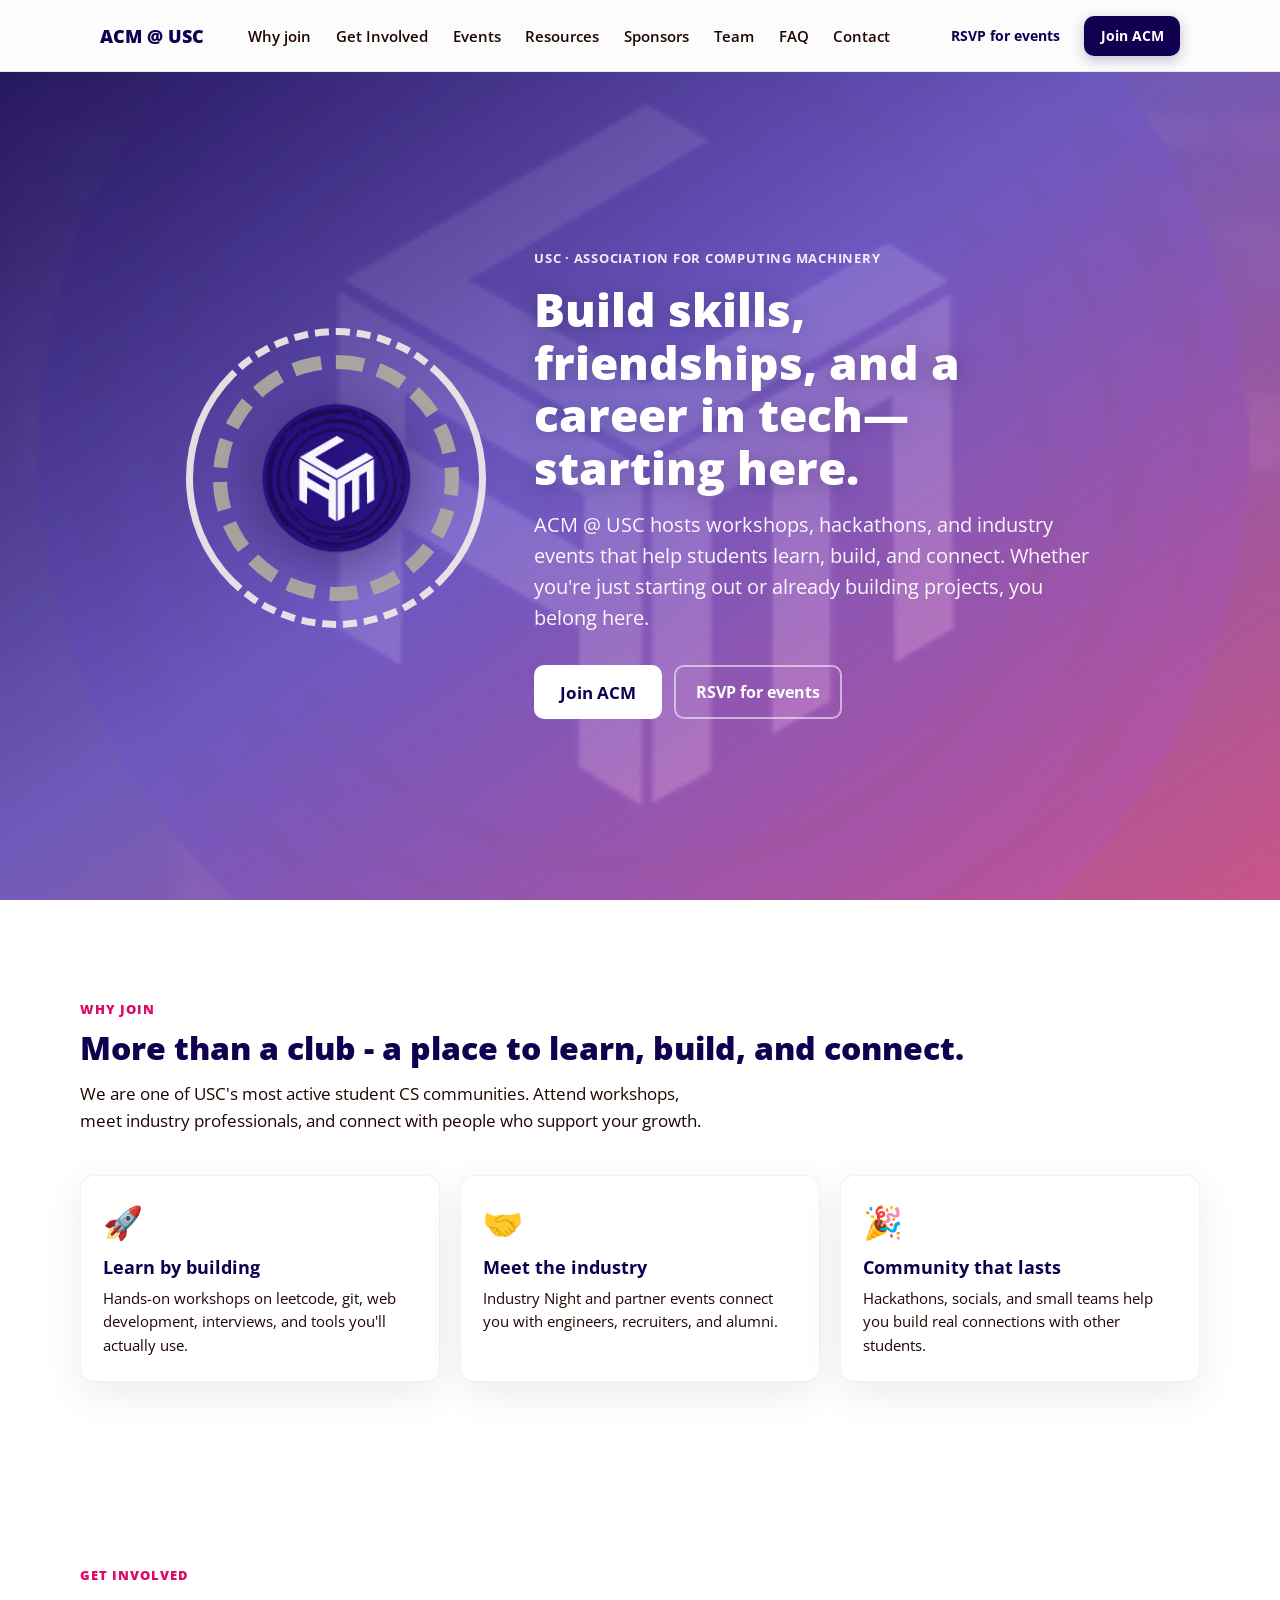
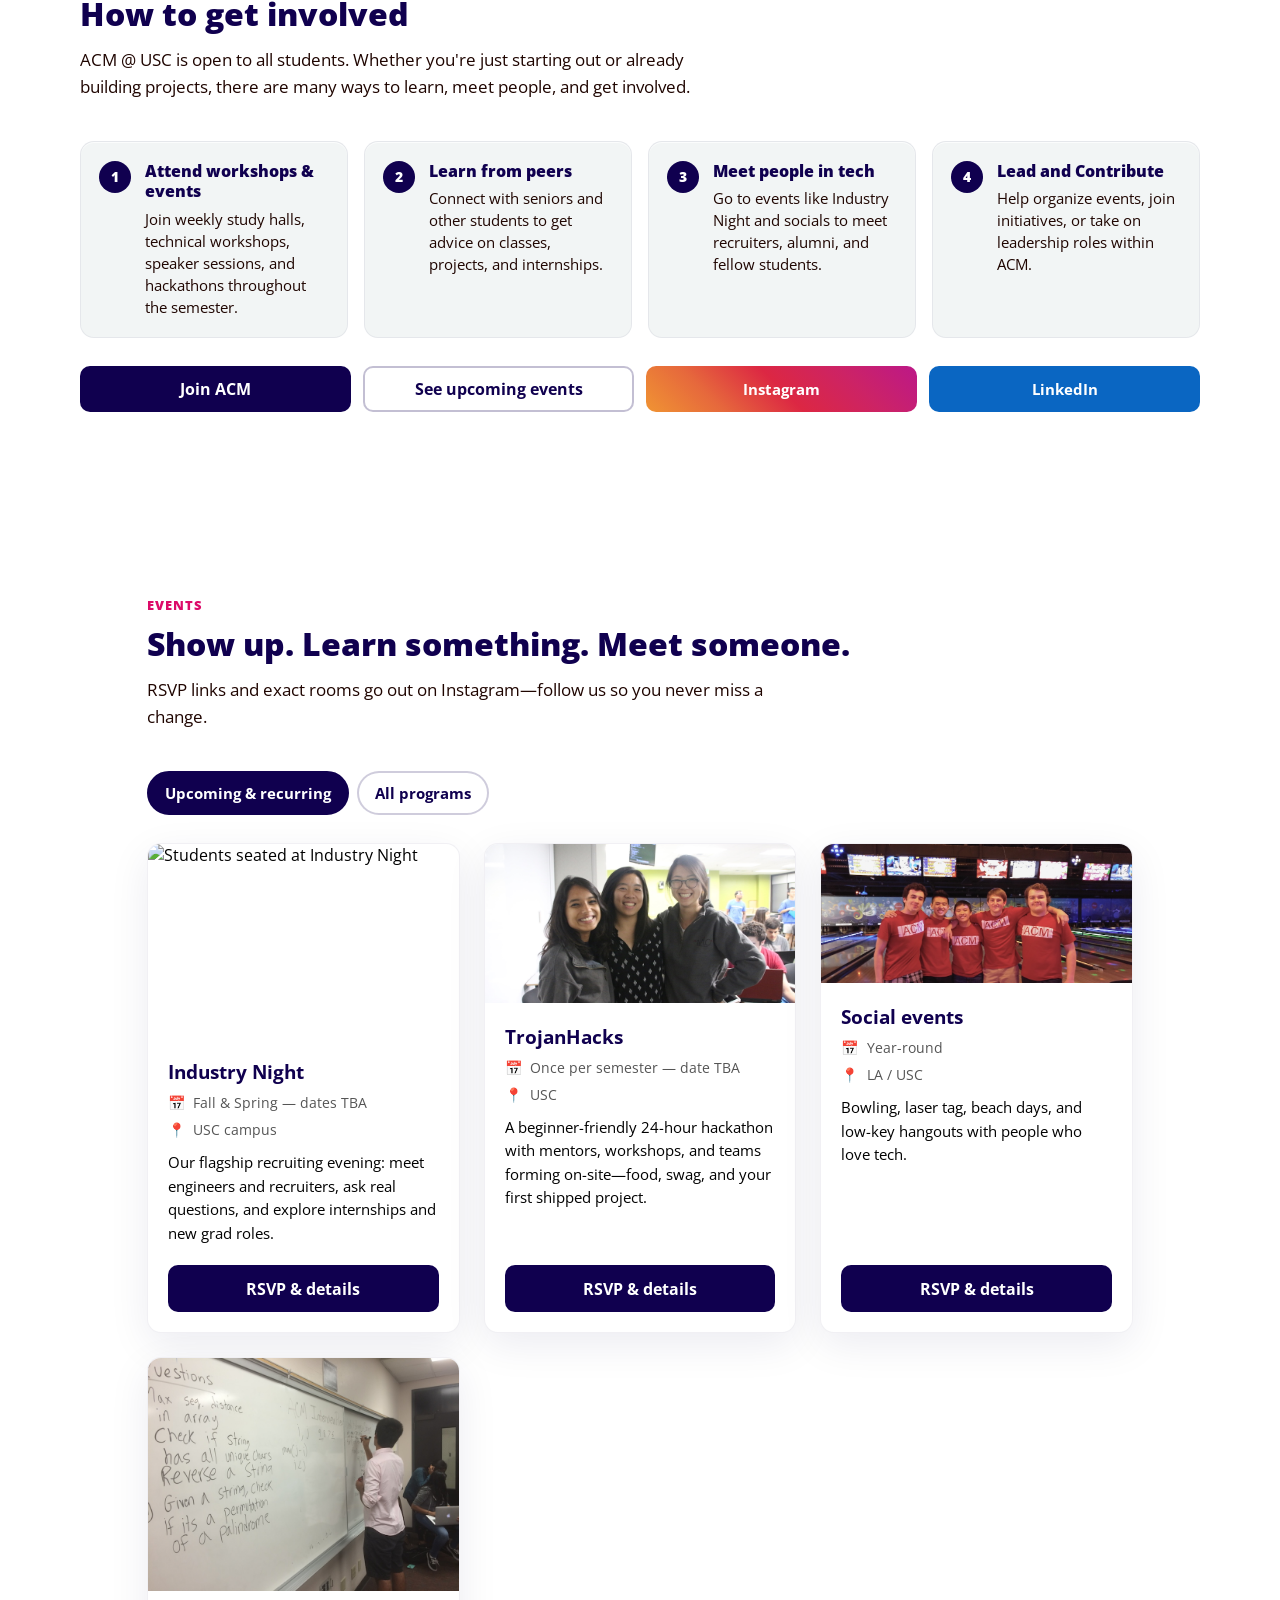
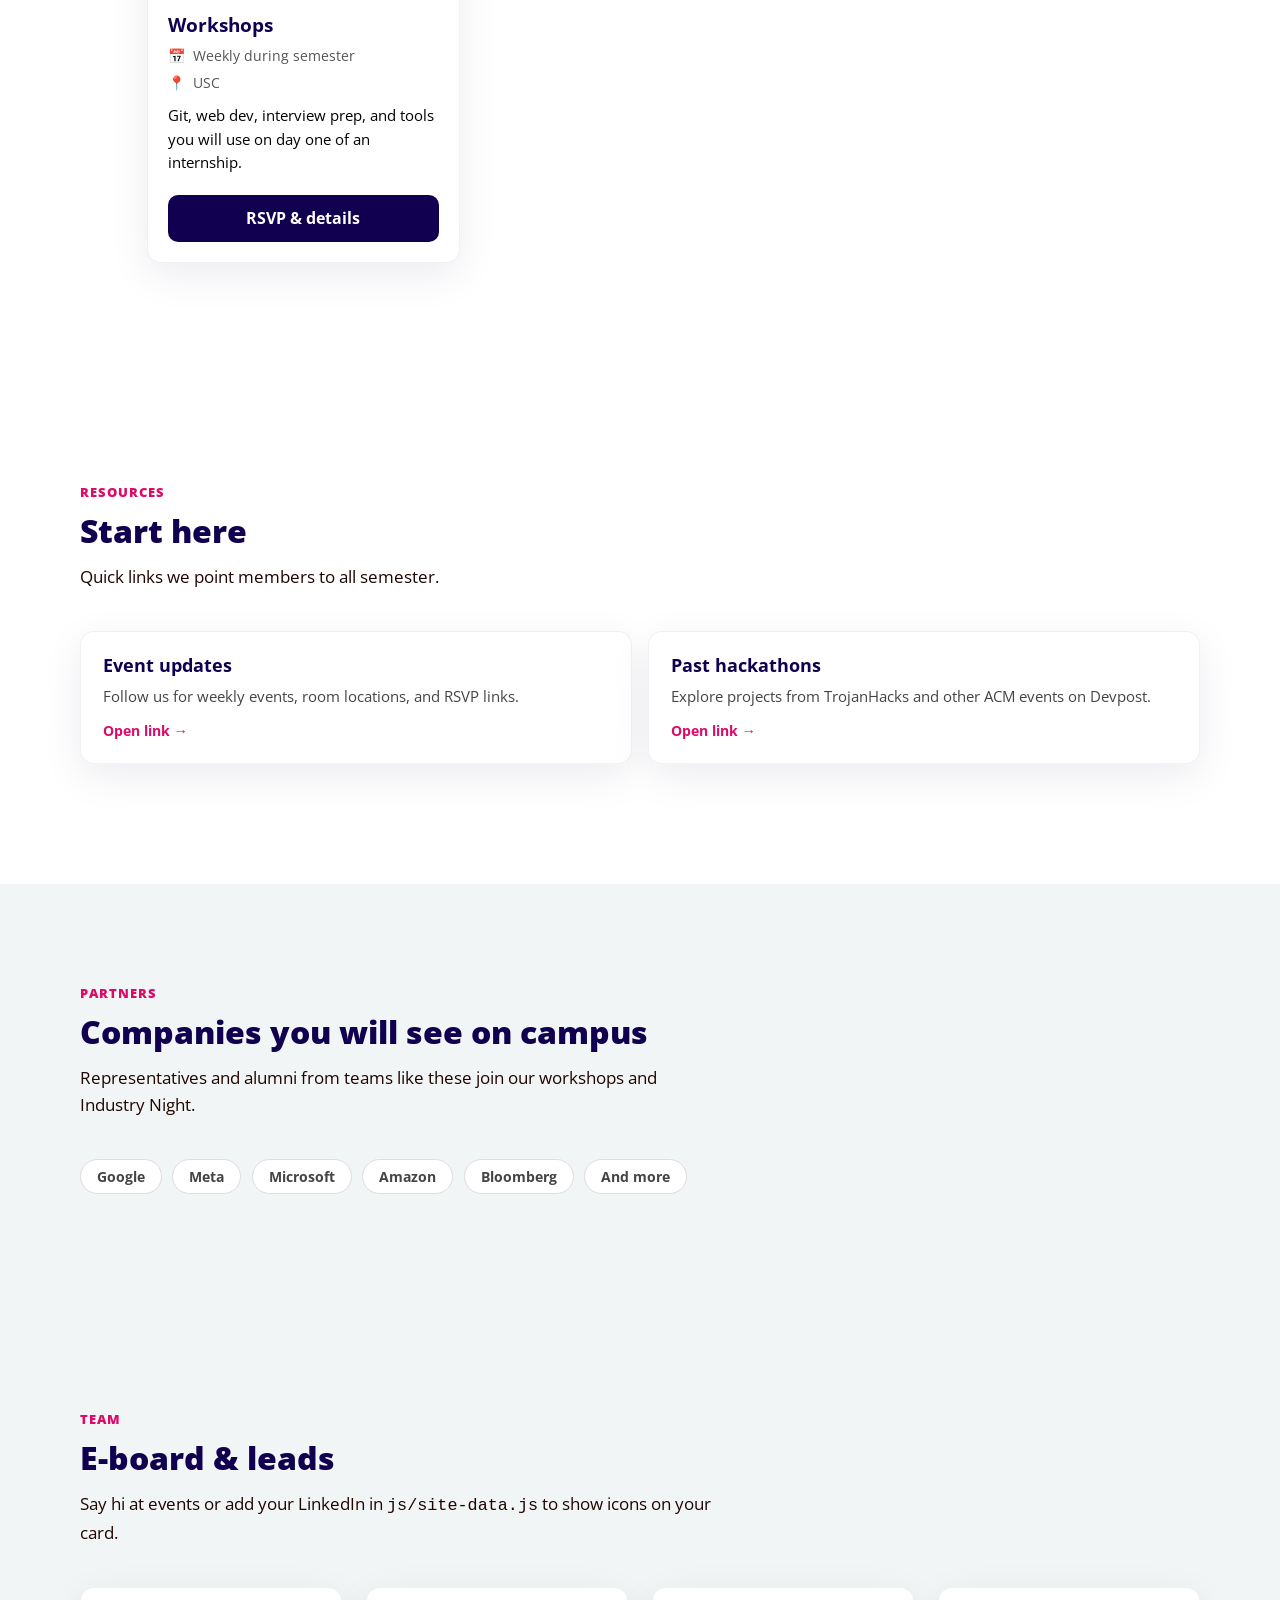
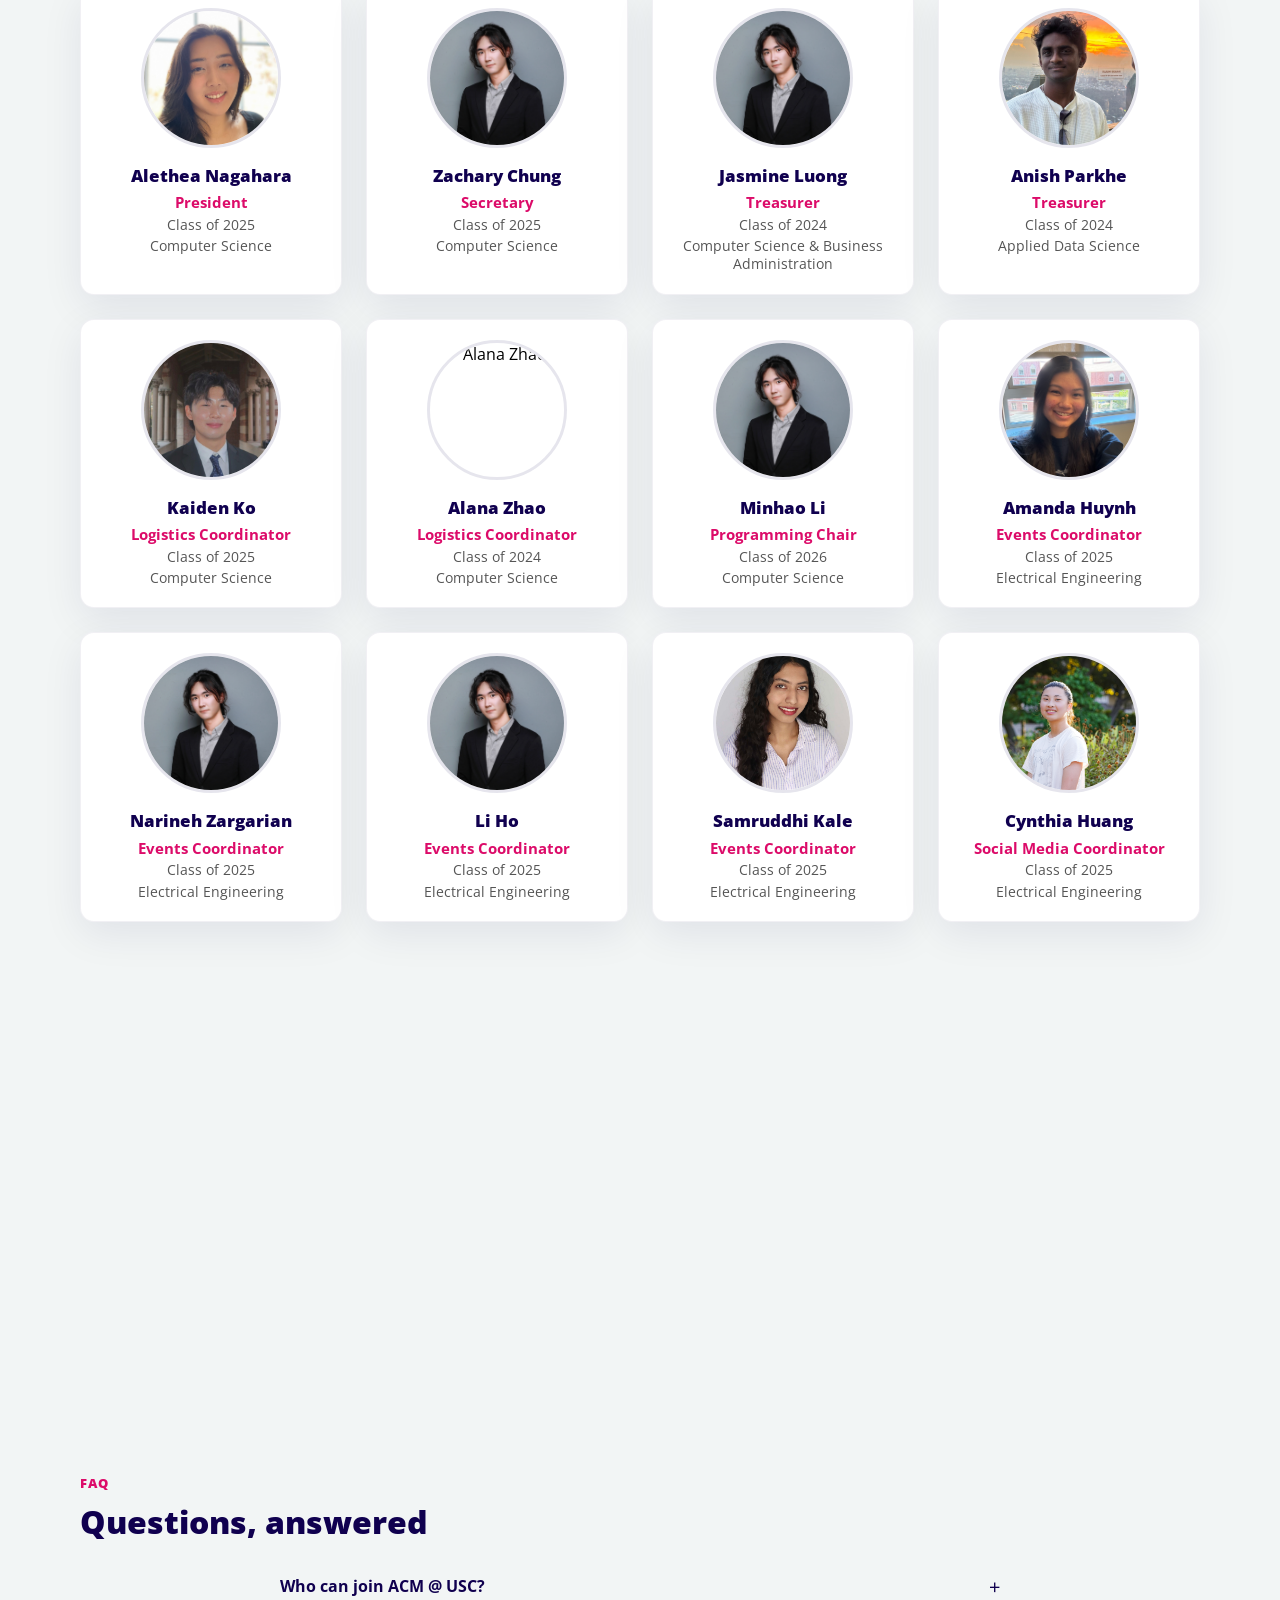
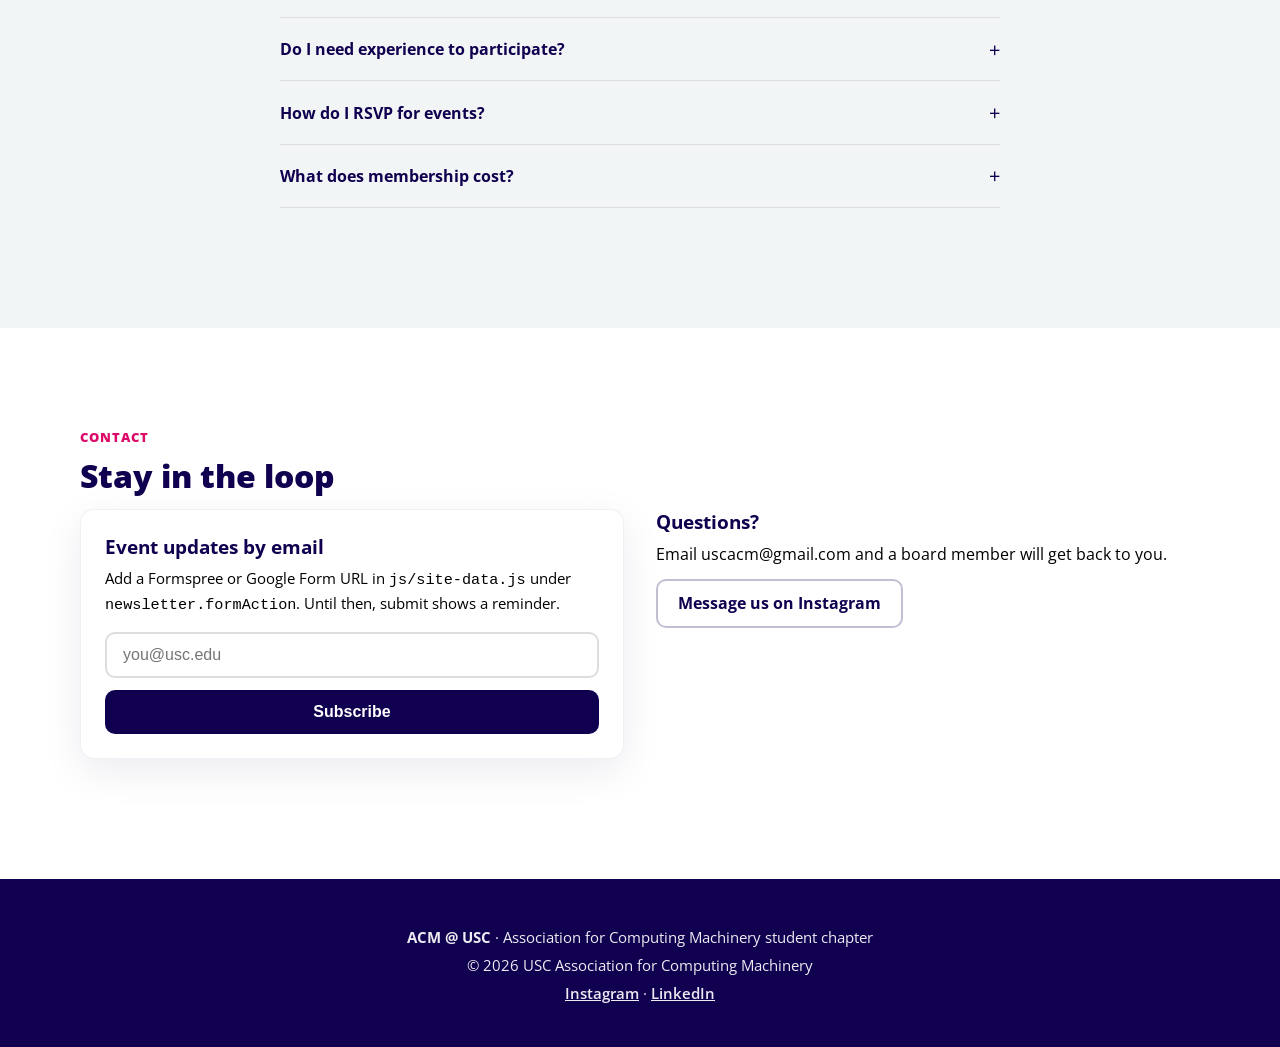
==== commit 51004e7a: "changes made in spring 26, not finalized" ====
--- a/index.html
+++ b/index.html
@@ -1,333 +1,239 @@
 <!doctype html>
-<html class="no-js" lang="">
+<html class="no-js" lang="en">
 
 <head>
 	<meta charset="utf-8">
 	<meta http-equiv="x-ua-compatible" content="ie=edge">
-	<title>ACM @ USC | Computer Science at USC</title>
-	<meta name="description" content="">
+	<title>ACM @ USC | USC’s largest CS community — workshops, hackathons, Industry Night</title>
+	<meta name="description"
+		content="Join ACM @ USC for mentorship, TrojanHacks, recruiting events, and weekly workshops. Open to all USC students who want to build skills and community in tech.">
 	<meta name="viewport" content="width=device-width, initial-scale=1">
+	<meta property="og:title" content="ACM @ USC">
+	<meta property="og:description"
+		content="Workshops, Industry Night, TrojanHacks, and a tight-knit CS community at USC.">
+	<meta property="og:type" content="website">
+	<meta property="og:url" content="https://uscacm.github.io/">
+	<meta property="og:image" content="https://uscacm.github.io/img/acm_logo2.png">
+	<meta name="twitter:card" content="summary_large_image">
 	<link type="text/css" rel="stylesheet" href="css/main.css">
+	<link rel="stylesheet" href="css/site.css">
 	<link rel="stylesheet" href="aos/aos.css">
-	<link href="https://fonts.googleapis.com/css?family=Open+Sans:500" rel="stylesheet">
+	<link href="https://fonts.googleapis.com/css?family=Open+Sans:400,600,700,800&display=swap" rel="stylesheet">
 	<link rel="shortcut icon" type="image/png" href="img/acm2023.png" />
 </head>
 
 <body>
-	<div id="background">
-		<video id="bgvid" playsinline autoplay muted loop>
+	<a class="skip-link" href="#main">Skip to main content</a>
+	<div id="background" aria-hidden="true">
+		<video id="bgvid" playsinline autoplay muted loop poster="img/acm_logo2.png">
 			<source src="img/code.mp4" type="video/mp4">
 		</video>
 	</div>
-	<!-- Navbar -->
-	<div id="main">
-		<div class="nav-bar">
-			<div class="logo">ACM @ USC</div>
-			<div class="nav-tab nav-end"><a href="#about-section">About</a></div>
-			<div class="nav-tab"><a href="#us-section">Team</a></div>
-			<div class="nav-tab join-tab"><a href="#membership-section">Join</a></div>
-			<div class="nav-tab" id="menu-button"><img src="img/menu-icon.png" />
-
+
+	<header class="site-header">
+		<div class="site-header__inner">
+			<a class="site-logo" href="#">ACM @ USC</a>
+			<nav class="site-nav" id="nav-panel" aria-label="Primary">
+				<a href="#why-join" data-section>Why join</a>
+				<a href="#membership-section" data-section>Get Involved</a>
+				<a href="#events-section" data-section>Events</a>
+				<a href="#resources-section" data-section>Resources</a>
+				<a href="#sponsors-section" data-section>Sponsors</a>
+				<a href="#us-section" data-section>Team</a>
+				<a href="#faq-section" data-section>FAQ</a>
+				<a href="#contact-section" data-section>Contact</a>
+			</nav>
+			<div class="site-header__cta">
+				<a class="btn btn-ghost btn-sm" data-site-rsvp href="https://www.instagram.com/uscacm/" target="_blank"
+					rel="noopener noreferrer">RSVP for events</a>
+				<a class="btn btn-primary btn-sm navbar-join" data-site-join href="https://forms.gle/fEPVN2eKbFuNz1Vk9"
+					target="_blank" rel="noopener noreferrer">Join ACM</a>
 			</div>
+			<button type="button" id="menu-button" aria-label="Open menu" aria-expanded="false"
+				aria-controls="nav-panel">
+				<img src="img/menu-icon.png" alt="" width="24" height="18">
+			</button>
 		</div>
-
-		<div id="splash-section">
-			<div id="wrapper">
-				<div id="splash-information">
-					<div id="circle-one">
-						<div id="circle-two"></div>
-					</div>
-					<img src="img/acm_logo2.png" id="center-logo" />
-				</div>
-				<div id="typing-box">
-					<p>#include &lt;iostream&gt;</p>
-					<p>#include &lt;amazing-community&gt;</p>
-					<p>#include &lt;cool-team&gt;</p>
-					<p>using namespace std;</p>
-					<p>int main ( ) {</p>
-					<p id="typed">&nbsp;&nbsp;&nbsp;cout&nbsp;&lt;&lt;&nbsp;"Welcome to ACM!"&nbsp;&lt;&lt;&nbsp;endl;
-					</p>
-					<p>}</p>
-
+	</header>
+
+	<main id="main">
+		<section id="hero" class="hero" aria-labelledby="hero-title">
+			<div class="hero__inner">
+				<div class="hero__mark">
+					<div class="hero__ring hero__ring--outer" aria-hidden="true"></div>
+					<div class="hero__ring hero__ring--inner" aria-hidden="true"></div>
+					<img src="img/acm_logo2.png" alt="ACM at USC" class="hero__logo" width="200" height="200">
+				</div>
+				<div class="hero__copy">
+					<p class="hero__badge">USC · Association for Computing Machinery</p>
+					<h1 id="hero-title">Build skills, friendships, and a career in tech—starting here.</h1>
+					<p class="hero__subtitle">ACM @ USC hosts workshops, hackathons, and industry events that help students 
+						learn, build, and connect. Whether you're just starting out or already building projects, 
+						you belong here.</p>
+					<div class="hero__actions">
+						<a class="btn btn-primary" data-site-join href="https://forms.gle/fEPVN2eKbFuNz1Vk9" target="_blank"
+							rel="noopener noreferrer">Join ACM</a>
+						<a class="btn btn-secondary" data-site-rsvp href="https://linktr.ee/uscacm?utm_source=linktree_profile_share&ltsid=669dc812-47a8-4d71-b98e-82678371f684" target="_blank"
+							rel="noopener noreferrer">RSVP for events</a>
+					</div>
 				</div>
 			</div>
+		</section>
+
+		<div id="wrapper-body">
+			<section id="why-join" class="section" aria-labelledby="why-title">
+				<div class="section__inner">
+					<p class="section__eyebrow">Why join</p>
+					<h2 id="why-title" class="section__title">More than a club - a place to learn, build, and connect.</h2>
+					<p class="section__lead">We are one of USC's most active student CS communities. 
+						Attend workshops, meet industry professionals, and connect with people who support your growth.</p>
+					<div class="card-grid">
+						<div class="info-card" data-aos="fade-up">
+							<div class="info-card__icon" aria-hidden="true">&#128640;</div>
+							<h3>Learn by building</h3>
+							<p>Hands-on workshops on leetcode, git, web development, interviews, and tools you'll actually use.</p>
+						</div>
+						<div class="info-card" data-aos="fade-up" data-aos-delay="50">
+							<div class="info-card__icon" aria-hidden="true">&#129309;</div>
+							<h3>Meet the industry</h3>
+							<p>Industry Night and partner events connect you with engineers, recruiters, and alumni.</p>
+						</div>
+						<div class="info-card" data-aos="fade-up" data-aos-delay="100">
+							<div class="info-card__icon" aria-hidden="true">&#127881;</div>
+							<h3>Community that lasts</h3>
+							<p>Hackathons, socials, and small teams help you build real connections with other students.</p>
+						</div>
+					</div>
+				</div>
+			</section>
+
+			<section id="membership-section" class="section" aria-labelledby="membership-title">
+				<div class="section__inner">
+					<p class="section__eyebrow">Get involved</p>
+					<h2 id="membership-title" class="section__title">How to get involved</h2>
+					<p class="section__lead">ACM @ USC is open to all students. Whether you're just starting out or already building projects, there are many ways to learn, meet people, and get involved.</p>
+					<div id="benefit-grid" class="benefit-grid"></div>
+					<div class="membership-cta-row">
+						<a class="btn btn-primary" data-site-join href="https://forms.gle/fEPVN2eKbFuNz1Vk9"
+							target="_blank" rel="noopener noreferrer">Join ACM</a>
+						<a class="btn btn-secondary" data-site-rsvp href="https://www.instagram.com/uscacm/"
+							target="_blank" rel="noopener noreferrer">See upcoming events</a>
+						<div class="social-mini">
+							<a class="ig" href="https://www.instagram.com/uscacm/" target="_blank"
+								rel="noopener noreferrer">Instagram</a>
+							<a class="li" href="https://www.linkedin.com/company/uscacm/" target="_blank"
+								rel="noopener noreferrer">LinkedIn</a>
+						</div>
+					</div>
+				</div>
+			</section>
+
+			<section id="events-section" class="section section--muted" aria-labelledby="events-heading">
+				<div class="section__inner">
+					<p class="section__eyebrow">Events</p>
+					<h2 id="events-heading" class="section__title">Show up. Learn something. Meet someone.</h2>
+					<p class="section__lead">RSVP links and exact rooms go out on Instagram—follow us so you never miss a
+						change.</p>
+					<div class="event-toolbar" role="group" aria-label="Filter events">
+						<button type="button" class="filter-btn is-active" data-event-filter="upcoming">Upcoming &
+							recurring</button>
+						<button type="button" class="filter-btn" data-event-filter="all">All programs</button>
+					</div>
+					<div id="event-cards" class="event-cards"></div>
+				</div>
+			</section>
+
+			<section id="resources-section" class="section" aria-labelledby="resources-title">
+				<div class="section__inner">
+					<p class="section__eyebrow">Resources</p>
+					<h2 id="resources-title" class="section__title">Start here</h2>
+					<p class="section__lead">Quick links we point members to all semester. </p>
+					<div id="resource-cards" class="resource-cards"></div>
+				</div>
+			</section>
+
+			<section id="sponsors-section" class="section section--muted" aria-labelledby="sponsors-title">
+				<div class="section__inner">
+					<p class="section__eyebrow">Partners</p>
+					<h2 id="sponsors-title" class="section__title">Companies you will see on campus</h2>
+					<p class="section__lead">Representatives and alumni from teams like these join our workshops and
+						Industry Night.</p>
+					<div class="sponsor-strip">
+						<ul id="sponsor-list" class="sponsor-list"></ul>
+					</div>
+				</div>
+			</section>
+
+			<section id="us-section" class="section" aria-labelledby="team-title">
+				<div class="section__inner">
+					<p class="section__eyebrow">Team</p>
+					<h2 id="team-title" class="section__title">E-board &amp; leads</h2>
+					<p class="section__lead">Say hi at events or add your LinkedIn in <code>js/site-data.js</code> to
+						show icons on your card.</p>
+					<div id="team-grid" class="team-grid"></div>
+				</div>
+			</section>
+
+			<section id="faq-section" class="section section--muted" aria-labelledby="faq-title">
+				<div class="section__inner">
+					<p class="section__eyebrow">FAQ</p>
+					<h2 id="faq-title" class="section__title">Questions, answered</h2>
+					<div id="faq-list" class="faq-list"></div>
+				</div>
+			</section>
+
+			<section id="contact-section" class="section" aria-labelledby="contact-title">
+				<div class="section__inner">
+					<p class="section__eyebrow">Contact</p>
+					<h2 id="contact-title" class="section__title">Stay in the loop</h2>
+					<div class="contact-grid">
+						<div class="newsletter-box">
+							<h3>Event updates by email</h3>
+							<p>Add a Formspree or Google Form URL in <code>js/site-data.js</code> under
+								<code>newsletter.formAction</code>. Until then, submit shows a reminder.</p>
+							<form id="newsletter-form">
+								<label class="visually-hidden" for="newsletter-email">Email</label>
+								<input id="newsletter-email" type="email" name="email" required
+									placeholder="you@usc.edu" autocomplete="email">
+								<button type="submit" class="btn btn-primary btn-block">Subscribe</button>
+							</form>
+						</div>
+						<div class="contact-block">
+							<h3>Questions?</h3>
+							<p>Email <a href="mailto:uscacm@gmail.com">uscacm@gmail.com</a> and a board member will get
+								back to you.</p>
+							<p><a class="btn btn-secondary" href="https://www.instagram.com/uscacm/" target="_blank"
+									rel="noopener noreferrer">Message us on Instagram</a></p>
+						</div>
+					</div>
+				</div>
+			</section>
 		</div>
-
-		<div id="wrapper-body">
-			<div id="membership-section">
-				<div id="membership-title">Become a Member</div>
-				<div id="membership-wrapper">
-					<div id="membership-center">
-						<p id="membership-info">As a member, you get exclusive access to all of our events, including
-							our Industry Night and special
-							meetups with companies. You also get to attend our semesterly hackathon and get paired with
-							a mentor. There's no reason
-							not to become a member!</p>
-						<a id="join-button" href="https://forms.gle/fEPVN2eKbFuNz1Vk9">Join</a>
-
-						<p id="membership-info">Follow us on Instagram to keep up with our events and updates!</p>
-						<a id="instagram" href="https://instagram.com/uscacm/">Instagram</a>
-
-						<!-- <p id="membership-facebook">Like us on Facebook to follow all of our events and updates!</p>
-						<a id="facebook" href="https://www.facebook.com/groups/uscacm/">Facebook</a> -->
-
-						<h3>Email us at uscacm@gmail.com for any questions</h3>
-					</div>
-				</div>
-			</div>
-			<div id="about-section">
-				<div id="about-title">About Us</div>
-				<div id="about-information">We are ACM @ USC, which stands for the Association for Computing Machinery. We
-					are USC's largest computer science organization on campus, and we aim to provide as many events and
-					opportunities as possible to help develop your professional and technical skills.</div>
-				<div id="icon-section">
-					<div data-aos="fade-up" data-aos-duration="700" class="icon-box">
-						<i id="icon1" class="icon fa fa-code" aria-hidden="true"></i>
-						<div class="icon-info-title">CODE</div>
-						<div class="icon-info">Learn how to code from the pros with both industry mentors and
-							upperclassmen.</div>
-					</div>
-					<div data-aos="fade-up" data-aos-duration="700" data-aos-offset="200" class="icon-box">
-						<i id="icon2" class="icon fa fa-wifi" aria-hidden="true"></i>
-						<div class="icon-info-title">NETWORK</div>
-						<div class="icon-info">Meet representatives from companies Google, Facebook, Microsoft, and
-							more.</div>
-					</div>
-					<div data-aos="fade-up" data-aos-duration="700" data-aos-offset="300" class="icon-box">
-						<i id="icon3" class="icon fa fa-home" aria-hidden="true"></i>
-						<div class="icon-info-title">FAMILY</div>
-						<div class="icon-info">Join a group of awesome and nerdy other individuals who are all
-							enthusiastic about code.</div>
-					</div>
-				</div>
-			</div>
-
-			<div id="events-section">
-				<div id="events-title">Our Events</div>
-				<div data-aos="fade-left" data-aos-duration="1000" class="event-block">
-					<div class="event-collage">
-						<div class="img-wrapper"><img src="img/industry/audience.jpg" /></div>
-						<div class="img-row">
-							<div class="img-wrapper"><img src="img/industry/google.jpg" /></div>
-							<div class="img-wrapper"><img src="img/industry/goobers.jpg" /></div>
-						</div>
-					</div>
-					<div class="event-info">
-						<h2>Industry Night</h2>
-						<p>Our biggest event, industry night, invites company representatives from the top of the
-							industry to come and talk to our members. Talk to recruiters and gain valuable internship
-							and job opportunities. We bring in representatives from Google, Facebook, Microsoft, IBM and
-							many more.</p>
-					</div>
-				</div>
-				<div data-aos="fade-right" data-aos-duration="1000" class="event-block reverse-order">
-					<div class="event-collage">
-						<div class="img-row">
-							<div class="img-wrapper"><img src="img/trojanhacks/table.jpg" /></div>
-							<div class="img-wrapper"><img src="img/trojanhacks/judges.jpg" /></div>
-						</div>
-						<div class="img-wrapper"><img src="img/trojanhacks/squad.jpg" /></div>
-					</div>
-					<div class="event-info">
-						<h2>TrojanHacks</h2>
-						<p>We have a semesterly 24-hour hackathon meant for first time hackers to introduce students on
-							how to have a successful hackathon experience. Come to talk to mentors and start your first
-							project with a team of others eager to learn as well, so you can charge into other
-							hackathons with confidence and experience. Food and fun provided!</p>
-					</div>
-				</div>
-				<div data-aos="fade-left" data-aos-duration="1000" class="event-block">
-					<div class="event-collage">
-						<div class="img-wrapper"><img src="img/social/bowling.jpg" /></div>
-						<div class="img-wrapper"><img src="img/social/beach.jpg" /></div>
-					</div>
-					<div class="event-info">
-						<h2>Social Events</h2>
-						<p>We play laser tag together, go bowling, have meetups with UCLA at the beach, hang out at
-							BBQs, and much more. ACM @ USC wants to make your life as a computer scientist at USC a
-							special experience. Meet friends and join a tight-knit community full of people who support
-							you.</p>
-					</div>
-				</div>
-				<div data-aos="fade-right" data-aos-duration="1000" class="event-block reverse-order">
-					<div class="event-collage">
-						<div class="img-wrapper"><img src="img/workshop/class.jpg" /></div>
-						<div class="img-row">
-							<div class="img-wrapper"><img src="img/workshop/whiteboard.jpg" /></div>
-							<div class="img-wrapper"><img src="img/workshop/family.jpg" /></div>
-						</div>
-					</div>
-					<div class="event-info">
-						<h2>Workshops</h2>
-						<p>Learn anything from web development to an introduction to git to how to prepare for
-							interviews. Our members learn from the best of the community so that you can explore your
-							own passions within the field and get a sense of what computer science truly means.</p>
-					</div>
-				</div>
-			</div>
-
-			<div id="us-section">
-				<div id="us-title">Our Team</div>
-				<!-- Commented people are on break. Delete after one semester if they are no longer on board. -->
-				<div id="team">
-					<div class="person">
-						<div class="info">
-							<img src="img/headshot/E-Board Headshots/Alethea_headshot.jpeg">
-							<p>Alethea Nagahara</p>
-						</div>
-						<p>President</p>
-						<p>Class of 2025</p>
-						<p>Computer Science</p>
-					</div>
-					<div class="person">
-						<div class="info">
-							<img src="img/headshot/E-Board Headshots/">
-							<p>Zachary Chung</p>
-						</div>
-						<p>Secretary</p>
-						<p>Class of 2025</p>
-						<p>Computer Science</p>
-					</div>
-
-					<div class="person">
-						<div class="info">
-							<img src="img/headshot/E-Board Headshots/Luong_Jasmine_Headshot.heic">
-							<p>Jasmine Luong</p>
-						</div>
-						<p>Treasurer</p>
-						<p>Class of 2024</p>
-						<p>Computer Science and <br> Business Administration</p>
-					</div>
-					<div class="person">
-						<div class="info">
-							<img src="img/headshot/E-Board Headshots/Anish_headshot.jpg">
-							<p>Anish Parkhe</p>
-						</div>
-						<p>Treasurer</p>
-						<p>Class of 2024</p>
-						<p>Applied Data Science</p>
-					</div>
-					
-					<div class="person">
-						<div class="info">
-							<img src="img/headshot/E-Board Headshots/kaiden headshot.jpeg">
-							<p>Kaiden Ko</p>
-						</div>
-						<p>Logistics Coordinator</p>
-						<p>Class of 2025</p>
-						<p>Computer Science</p>
-					</div>
-					<div class="person">
-						<div class="info">
-							<img src="img/headshot/E-Board Headshots/alana headshot.jpg">
-							<p>Alana Zhao</p>
-						</div>
-						<p>Logistics Coordinator</p>
-						<p>Class of 2024</p>
-						<p>Computer Science</p>
-					</div>
-					<div class="person">
-						<div class="info">
-							<img src="img/headshot/E-Board Headshots/m">
-							<p>Minhao Li</p>
-						</div>
-						<p>Programming Chair</p>
-						<p>Class of 2026</p>
-						<p>Computer Science</p>
-					</div>
-					<div class="person">
-						<div class="info">
-							<img src="img/headshot/E-Board Headshots/Amanda.jpg">
-							<p>Amanda Huynh</p>
-						</div>
-						<p>Events Coordinator</p>
-						<p>Class of 2025</p>
-						<p>Electrical Engineering</p>
-					</div>
-					<div class="person">
-						<div class="info">
-							<img src="img/headshot/E-Board Headshots/n">
-							<p>Narineh Zargarian</p>
-						</div>
-						<p>Events Coordinator</p>
-						<p>Class of 2025</p>
-						<p>Electrical Engineering</p>
-					</div>
-					<div class="person">
-						<div class="info">
-							<img src="img/headshot/E-Board Headshots/">
-							<p>Li Ho</p>
-						</div>
-						<p>Events Coordinator</p>
-						<p>Class of 2025</p>
-						<p>Electrical Engineering</p>
-					</div>
-					<div class="person">
-						<div class="info">
-							<img src="img/headshot/E-Board Headshots/Samruddhi_Headshot.jpg">
-							<p>Samruddhi Kale</p>
-						</div>
-						<p>Events Coordinator</p>
-						<p>Class of 2025</p>
-						<p>Electrical Engineering</p>
-					</div>
-					<div class="person">
-						<div class="info">
-							<img src="img/headshot/E-Board Headshots/Cynthia_headshot.jpg">
-							<p>Cynthia Huang</p>
-						</div>
-						<p>Social media coordinator</p>
-						<p>Class of 2025</p>
-						<p>Electrical Engineering</p>
-					</div>
-					<div class="person">
-						<div class="info">
-							<img src="img/headshot/E-Board Headshots/Dominic Headshot.jpg">
-							<p>Dominic Woetzel</p>
-						</div>
-						<p>External Affairs</p>
-						<p>Class of 2025</p>
-						<p>Computer Science and <br> Business Administration</p>
-					</div>
-					<div class="person">
-						<div class="info">
-							<img src="img/headshot/E-Board Headshots/brianna-headshot.jpg">
-							<p>Brianna Huynh</p>
-						</div>
-						<p>External Affairs</p>
-						<p>Class of 2025</p>
-						<p>Computer Science and <br> Business Administration</p>
-					</div>
-					<div class="person">
-						<div class="info">
-							<img src="img/headshot/E-Board Headshots/yashvi_headshot.jpg">
-							<p>Yashvi Hiranandani</p>
-						</div>
-						<p>Website Designer</p>
-						<p>Class of 2026</p>
-						<p>Computer Science</p>
-					</div>
-				</div>
-			</div>
+	</main>
+
+	<footer class="site-footer">
+		<div class="site-footer__inner">
+			<p><strong>ACM @ USC</strong> · Association for Computing Machinery student chapter</p>
+			<p>&copy; <span id="footer-year">2026</span> USC Association for Computing Machinery</p>
+			<p><a href="https://www.instagram.com/uscacm/">Instagram</a> · <a
+					href="https://www.linkedin.com/company/uscacm/">LinkedIn</a></p>
 		</div>
+	</footer>
+
+	<div id="sticky-cta" class="sticky-cta" aria-hidden="true">
+		<a class="btn btn-secondary" data-site-rsvp href="https://www.instagram.com/uscacm/" target="_blank"
+			rel="noopener noreferrer">RSVP</a>
+		<a class="btn btn-primary" data-site-join href="https://forms.gle/fEPVN2eKbFuNz1Vk9" target="_blank"
+			rel="noopener noreferrer">Join ACM</a>
 	</div>
 
-	<div class="footer">
-		<div id="copyright">&copy;USC Association for Computing Machinery 2025</div>
-	</div>
-
-	</div>
-	<!-- Animate on scroll library -->
-	<script src="js/jquery.js"></script>
 	<script src="aos/aos.js"></script>
+	<script src="js/site-data.js"></script>
+	<script src="js/site.js"></script>
+	<script src="https://use.fontawesome.com/3c5a1b4ed0.js"></script>
 	<script>
-		AOS.init();
+		document.getElementById('footer-year').textContent = new Date().getFullYear();
 	</script>
-	<!-- Typed.js -->
-	<script type="text/javascript" src="js/typed.min.js"></script>
-	<!-- 	  <script>window.jQuery || document.write('<script src="js/vendor/jquery-1.12.4.min.js"><\/script>')</script> -->
-	<script src="js/animation.js"></script>
-	<script src="https://use.fontawesome.com/3c5a1b4ed0.js"></script>
 </body>
 
-</html>+</html>
--- a/css/main.css
+++ b/css/main.css
@@ -445,6 +445,26 @@
 	transform: scale(1.1);
 }
 
+#linkedin {
+	background: #0A66C2;
+	color: white;
+	transition: 0.5s;
+	padding: 10px 20px;
+	border-radius: 5px;
+	width: 200px;
+	width: 200px;
+	font-weight: bold;
+	font-size: 24px;
+	text-align: center;
+	text-decoration: none;
+	margin: 20px 20px 20px 20px;
+}
+
+#linkedin:hover {
+	background-color: #004182;
+	transform: scale(1.1);
+}
+
 #us-section {
 	width: 100%;
 	background-color: #F2F5F5;
--- a/css/site.css
+++ b/css/site.css
@@ -0,0 +1,1175 @@
+/* ACM @ USC — layout & components (loads after main.css) */
+
+:root {
+	--ink: #1f0500;
+	--purple: #10004f;
+	--purple-mid: #553cba;
+	--accent: #dc0b69;
+	--muted: #f2f5f5;
+	--card: #ffffff;
+	--radius: 14px;
+	--shadow: 0 12px 40px rgba(16, 0, 79, 0.08);
+	--header-h: 72px;
+	--max: 1120px;
+	--tap: 44px;
+	/* Space above in-page targets so titles clear the fixed nav */
+	--section-scroll-pad: calc(var(--header-h) + 1.5rem);
+}
+
+*,
+*::before,
+*::after {
+	box-sizing: border-box;
+}
+
+html {
+	scroll-behavior: smooth;
+	scroll-padding-top: var(--section-scroll-pad);
+}
+
+@media (prefers-reduced-motion: reduce) {
+	html {
+		scroll-behavior: auto;
+	}
+}
+
+body.nav-open {
+	overflow: hidden;
+}
+
+.skip-link {
+	position: absolute;
+	left: -999px;
+	top: 0;
+	background: var(--purple);
+	color: #fff;
+	padding: 0.75rem 1rem;
+	z-index: 10000;
+	font-weight: 700;
+}
+
+.skip-link:focus {
+	left: 0;
+}
+
+.visually-hidden {
+	position: absolute;
+	width: 1px;
+	height: 1px;
+	padding: 0;
+	margin: -1px;
+	overflow: hidden;
+	clip: rect(0, 0, 0, 0);
+	white-space: nowrap;
+	border: 0;
+}
+
+:focus-visible {
+	outline: 3px solid var(--purple-mid);
+	outline-offset: 2px;
+}
+
+/* ——— Background video ——— */
+#background {
+	z-index: -2;
+}
+
+video {
+	opacity: 0.35;
+}
+
+@media (prefers-reduced-motion: reduce) {
+	video {
+		display: none;
+	}
+}
+
+/* ——— Header ——— */
+.site-header {
+	position: fixed;
+	top: 0;
+	left: 0;
+	right: 0;
+	height: var(--header-h);
+	z-index: 1000;
+	background: rgba(255, 255, 255, 0.96);
+	backdrop-filter: blur(10px);
+	border-bottom: 1px solid #e8e8e8;
+}
+
+.site-header__inner {
+	max-width: var(--max);
+	margin: 0 auto;
+	padding: 0 1.25rem;
+	height: 100%;
+	display: flex;
+	align-items: center;
+	gap: 1rem;
+}
+
+.site-logo {
+	font-weight: 800;
+	font-size: 1.15rem;
+	color: var(--purple);
+	flex-shrink: 0;
+	min-height: var(--tap);
+	display: inline-flex;
+	align-items: center;
+}
+
+.site-logo:hover {
+	color: var(--purple-mid);
+}
+
+.site-nav {
+	display: flex;
+	align-items: center;
+	gap: 0.25rem;
+	flex: 1;
+	justify-content: center;
+	flex-wrap: wrap;
+}
+
+.site-nav a {
+	color: var(--ink);
+	font-weight: 600;
+	font-size: 0.92rem;
+	padding: 0.5rem 0.65rem;
+	border-radius: 8px;
+	min-height: var(--tap);
+	display: inline-flex;
+	align-items: center;
+}
+
+.site-nav a:hover {
+	background: var(--muted);
+}
+
+.site-nav a.is-active {
+	color: var(--purple);
+	background: rgba(16, 0, 79, 0.06);
+}
+
+.site-header__cta {
+	display: flex;
+	align-items: center;
+	gap: 0.5rem;
+	flex-shrink: 0;
+}
+
+#menu-button {
+	display: none;
+	min-width: var(--tap);
+	min-height: var(--tap);
+	border: none;
+	background: transparent;
+	cursor: pointer;
+	border-radius: 8px;
+	align-items: center;
+	justify-content: center;
+	padding: 0;
+}
+
+#menu-button img {
+	width: 24px;
+	height: auto;
+}
+
+#menu-button:hover {
+	background: var(--muted);
+}
+
+/* ——— Buttons ——— */
+.btn {
+	display: inline-flex;
+	align-items: center;
+	justify-content: center;
+	gap: 0.35rem;
+	font-weight: 700;
+	font-size: 1rem;
+	padding: 0.65rem 1.25rem;
+	border-radius: 10px;
+	text-decoration: none;
+	border: 2px solid transparent;
+	min-height: var(--tap);
+	transition: transform 0.15s ease, background 0.15s ease, border-color 0.15s ease;
+}
+
+.btn-primary {
+	color: #fff;
+}
+
+a.btn-primary {
+	color: #fff !important;
+}
+
+.btn-secondary {
+	color: var(--purple);
+}
+
+a.btn-secondary {
+	color: var(--purple) !important;
+}
+
+.hero__actions .btn-primary,
+.hero__actions a.btn-primary {
+	color: var(--purple) !important;
+}
+
+.hero__actions .btn-secondary,
+.hero__actions a.btn-secondary {
+	color: #fff !important;
+}
+
+.btn:active {
+	transform: scale(0.98);
+}
+
+.btn-primary {
+	background: var(--purple);
+	color: #fff;
+}
+
+.btn-primary:hover {
+	background: var(--purple-mid);
+	color: #fff;
+}
+
+.btn-secondary {
+	background: #fff;
+	color: var(--purple);
+	border-color: rgba(16, 0, 79, 0.25);
+}
+
+.btn-secondary:hover {
+	border-color: var(--purple);
+	background: rgba(16, 0, 79, 0.04);
+	color: var(--purple);
+}
+
+.btn-ghost {
+	background: transparent;
+	color: var(--purple);
+	border-color: transparent;
+}
+
+.btn-ghost:hover {
+	background: rgba(16, 0, 79, 0.06);
+}
+
+.btn-sm {
+	font-size: 0.88rem;
+	padding: 0.45rem 0.9rem;
+	min-height: 40px;
+}
+
+.btn-block {
+	width: 100%;
+}
+
+.navbar-join {
+	box-shadow: 0 4px 14px rgba(16, 0, 79, 0.25);
+}
+
+/* ——— Main shell ——— */
+#main {
+	padding-top: var(--header-h);
+}
+
+@media (max-width: 768px) {
+	#main {
+		padding-bottom: 5.5rem;
+	}
+}
+
+/* ——— Hero ——— */
+.hero {
+	position: relative;
+	min-height: calc(100vh - var(--header-h));
+	display: flex;
+	align-items: center;
+	justify-content: center;
+	padding: 3rem 1.25rem 4rem;
+	color: #fff;
+}
+
+.hero::before {
+	content: '';
+	position: absolute;
+	inset: 0;
+	background: linear-gradient(145deg, rgba(16, 0, 79, 0.88) 0%, rgba(85, 60, 186, 0.75) 45%, rgba(220, 11, 105, 0.55) 100%);
+	z-index: 0;
+}
+
+.hero__inner {
+	position: relative;
+	z-index: 1;
+	width: 100%;
+	max-width: 1100px;
+	display: flex;
+	flex-wrap: wrap;
+	align-items: center;
+	justify-content: center;
+	gap: clamp(1.5rem, 4vw, 3rem);
+}
+
+.hero__copy {
+	flex: 1 1 300px;
+	max-width: 560px;
+	text-align: left;
+}
+
+.hero__badge {
+	display: inline-block;
+	font-size: 0.8rem;
+	font-weight: 700;
+	letter-spacing: 0.06em;
+	text-transform: uppercase;
+	opacity: 0.9;
+	margin-bottom: 1rem;
+}
+
+.hero h1 {
+	margin: 0 0 1rem;
+	font-size: clamp(2rem, 5vw, 2.85rem);
+	line-height: 1.15;
+	font-weight: 800;
+	text-shadow: 0 2px 24px rgba(0, 0, 0, 0.25);
+}
+
+.hero__subtitle {
+	margin: 0 0 2rem;
+	font-size: clamp(1.05rem, 2.2vw, 1.25rem);
+	line-height: 1.55;
+	opacity: 0.95;
+	max-width: 560px;
+}
+
+.hero__actions {
+	display: flex;
+	flex-wrap: wrap;
+	gap: 0.75rem;
+	justify-content: flex-start;
+}
+
+.hero__actions .btn-primary {
+	background: #fff;
+	color: var(--purple);
+	font-size: 1.05rem;
+	padding: 0.85rem 1.5rem;
+}
+
+.hero__actions .btn-primary:hover {
+	background: var(--muted);
+	color: var(--purple);
+}
+
+.hero__actions .btn-secondary {
+	background: transparent;
+	color: #fff;
+	border-color: rgba(255, 255, 255, 0.55);
+}
+
+.hero__actions .btn-secondary:hover {
+	background: rgba(255, 255, 255, 0.12);
+	color: #fff;
+}
+
+/* ACM mark + rotating rings (original splash homage) */
+.hero__mark {
+	position: relative;
+	flex: 0 0 auto;
+	width: min(300px, 78vw);
+	height: min(300px, 78vw);
+	max-width: 100%;
+	margin: 0;
+}
+
+.hero__ring {
+	position: absolute;
+	border-radius: 50%;
+	pointer-events: none;
+}
+
+.hero__ring--outer {
+	inset: 0;
+	border: 7px solid rgba(243, 235, 234, 0.92);
+	border-style: dashed solid;
+	animation: hero-ring-spin 90s linear infinite;
+}
+
+.hero__ring--inner {
+	inset: 9%;
+	border: 14px dashed rgba(176, 175, 160, 0.9);
+	animation: hero-ring-spin-reverse 75s linear infinite;
+}
+
+.hero__logo {
+	position: absolute;
+	top: 50%;
+	left: 50%;
+	transform: translate(-50%, -50%);
+	width: min(200px, 52%);
+	height: auto;
+	max-width: 100%;
+	z-index: 1;
+	opacity: 0.95;
+	filter: drop-shadow(0 8px 24px rgba(0, 0, 0, 0.35));
+}
+
+@keyframes hero-ring-spin {
+	from {
+		transform: rotate(0deg);
+	}
+	to {
+		transform: rotate(360deg);
+	}
+}
+
+@keyframes hero-ring-spin-reverse {
+	from {
+		transform: rotate(0deg);
+	}
+	to {
+		transform: rotate(-360deg);
+	}
+}
+
+@media (prefers-reduced-motion: reduce) {
+	.hero__ring--outer,
+	.hero__ring--inner {
+		animation: none;
+	}
+}
+
+/* ——— Sections ——— */
+.hero,
+main .section {
+	scroll-margin-top: var(--section-scroll-pad);
+}
+
+.section {
+	padding: 6rem 1.25rem 7.5rem;
+	position: relative;
+	z-index: 1;
+}
+
+.section--muted {
+	background: var(--muted);
+}
+
+.section__inner {
+	max-width: var(--max);
+	margin: 0 auto;
+}
+
+.section__eyebrow {
+	font-size: 0.8rem;
+	font-weight: 800;
+	text-transform: uppercase;
+	letter-spacing: 0.08em;
+	color: var(--accent);
+	margin: 0 0 0.5rem;
+	padding-top: 0.25rem;
+}
+
+.section__title {
+	margin: 0 0 0.75rem;
+	font-size: clamp(1.65rem, 3vw, 2rem);
+	color: var(--purple);
+	font-weight: 800;
+}
+
+.section__lead {
+	margin: 0 0 2.5rem;
+	max-width: 640px;
+	font-size: 1.05rem;
+	line-height: 1.6;
+	color: var(--ink);
+}
+
+@media (max-width: 600px) {
+	.section {
+		padding: 4.5rem 1.25rem 5.75rem;
+	}
+
+	#contact-section {
+		padding: 4.5rem 1.25rem 5.75rem !important;
+	}
+}
+
+/* Why join cards */
+.card-grid {
+	display: grid;
+	grid-template-columns: repeat(auto-fit, minmax(min(100%, 240px), 1fr));
+	gap: 1.25rem;
+}
+
+.info-card {
+	background: var(--card);
+	border-radius: var(--radius);
+	padding: 1.5rem 1.35rem;
+	box-shadow: var(--shadow);
+	border: 1px solid rgba(16, 0, 79, 0.06);
+	height: 100%;
+}
+
+.info-card__icon {
+	font-size: 2rem;
+	margin-bottom: 0.75rem;
+}
+
+.info-card h3 {
+	margin: 0 0 0.5rem;
+	font-size: 1.1rem;
+	color: var(--purple);
+}
+
+.info-card p {
+	margin: 0;
+	font-size: 0.95rem;
+	line-height: 1.55;
+	color: var(--ink);
+}
+
+.sponsor-strip {
+	margin: 2rem 0;
+}
+
+.sponsor-strip h3 {
+	font-size: 0.85rem;
+	text-transform: uppercase;
+	letter-spacing: 0.06em;
+	color: #666;
+	margin: 0 0 1rem;
+}
+
+.sponsor-list {
+	list-style: none;
+	margin: 0;
+	padding: 0;
+	display: flex;
+	flex-wrap: wrap;
+	gap: 0.65rem;
+}
+
+.sponsor-pill {
+	background: #fff;
+	border: 1px solid #ddd;
+	border-radius: 999px;
+	padding: 0.45rem 1rem;
+	font-weight: 700;
+	font-size: 0.88rem;
+	color: #444;
+}
+
+/* Membership / Get involved — equal-height cards */
+.benefit-grid {
+	display: grid;
+	grid-template-columns: repeat(auto-fit, minmax(min(100%, 220px), 1fr));
+	gap: 1rem;
+	margin-bottom: 1.75rem;
+	align-items: stretch;
+}
+
+@media (min-width: 960px) {
+	#membership-section .benefit-grid {
+		grid-template-columns: repeat(4, 1fr);
+	}
+}
+
+.benefit-item {
+	display: flex;
+	flex-direction: row;
+	gap: 0.85rem;
+	align-items: flex-start;
+	align-self: stretch;
+	height: 100%;
+	min-height: 100%;
+	padding: 1.15rem 1.15rem;
+	background: var(--muted);
+	border-radius: var(--radius);
+	border: 1px solid rgba(16, 0, 79, 0.06);
+	box-shadow: 0 1px 0 rgba(255, 255, 255, 0.7) inset;
+}
+
+.benefit-item__mark {
+	flex-shrink: 0;
+	width: 32px;
+	height: 32px;
+	border-radius: 50%;
+	background: var(--purple);
+	color: #fff;
+	font-weight: 800;
+	font-size: 0.9rem;
+	display: flex;
+	align-items: center;
+	justify-content: center;
+}
+
+.benefit-item__body {
+	flex: 1;
+	min-width: 0;
+	display: flex;
+	flex-direction: column;
+	gap: 0.35rem;
+}
+
+.benefit-item h3 {
+	margin: 0;
+	font-size: 1rem;
+	color: var(--purple);
+	font-weight: 800;
+	line-height: 1.3;
+}
+
+.benefit-item p {
+	flex: 1;
+	margin: 0;
+	font-size: 0.92rem;
+	line-height: 1.5;
+	color: var(--ink);
+}
+
+.membership-cta-row {
+	display: flex;
+	flex-wrap: wrap;
+	gap: 0.75rem;
+	align-items: stretch;
+	margin-top: 1.25rem;
+}
+
+.membership-cta-row > .btn {
+	flex: 1 1 140px;
+	min-width: min(140px, 100%);
+	max-width: 100%;
+	justify-content: center;
+	text-align: center;
+}
+
+/* Unwrap social links into the same flex row as Join / Events */
+.membership-cta-row .social-mini {
+	display: contents;
+}
+
+.membership-cta-row .social-mini a {
+	flex: 1 1 140px;
+	min-width: min(140px, 100%);
+	max-width: 100%;
+	min-height: var(--tap);
+	display: inline-flex;
+	align-items: center;
+	justify-content: center;
+	padding: 0.65rem 1.15rem;
+	border-radius: 10px;
+	font-weight: 700;
+	font-size: 0.95rem;
+	box-sizing: border-box;
+	text-decoration: none;
+}
+
+.social-mini {
+	display: inline-flex;
+	gap: 0.5rem;
+	flex-wrap: wrap;
+}
+
+.social-mini a {
+	min-height: var(--tap);
+	min-width: var(--tap);
+	display: inline-flex;
+	align-items: center;
+	justify-content: center;
+	padding: 0 1rem;
+	border-radius: 10px;
+	font-weight: 700;
+	font-size: 0.9rem;
+}
+
+.social-mini .ig {
+	background: linear-gradient(45deg, #f09433, #e6683c, #dc2743, #cc2366, #bc1888);
+	color: #fff;
+}
+
+.social-mini .li {
+	background: #0a66c2;
+	color: #fff;
+}
+
+/* Events */
+.event-toolbar {
+	display: flex;
+	flex-wrap: wrap;
+	gap: 0.5rem;
+	margin-bottom: 1.75rem;
+}
+
+.filter-btn {
+	border: 2px solid rgba(16, 0, 79, 0.2);
+	background: #fff;
+	color: var(--purple);
+	font-weight: 700;
+	padding: 0.5rem 1rem;
+	border-radius: 999px;
+	cursor: pointer;
+	min-height: var(--tap);
+	transition: background 0.15s, border-color 0.15s;
+	font-family: inherit;
+	font-size: 0.95rem;
+}
+
+.filter-btn.is-active,
+.filter-btn:hover {
+	background: var(--purple);
+	color: #fff;
+	border-color: var(--purple);
+}
+
+.event-cards {
+	display: grid;
+	grid-template-columns: repeat(auto-fit, minmax(min(100%, 280px), 1fr));
+	gap: 1.5rem;
+}
+
+.event-card {
+	background: var(--card);
+	border-radius: var(--radius);
+	overflow: hidden;
+	box-shadow: var(--shadow);
+	border: 1px solid rgba(16, 0, 79, 0.06);
+	display: flex;
+	flex-direction: column;
+}
+
+.event-card__media img {
+	width: 100%;
+	height: 200px;
+	object-fit: cover;
+	display: block;
+}
+
+.event-card__body {
+	padding: 1.25rem;
+	display: flex;
+	flex-direction: column;
+	flex: 1;
+	gap: 0.5rem;
+}
+
+.event-card__title {
+	margin: 0;
+	font-size: 1.2rem;
+	color: var(--purple);
+}
+
+.event-card__meta {
+	margin: 0;
+	font-size: 0.88rem;
+	color: #555;
+}
+
+.event-card__icon {
+	margin-right: 0.2rem;
+}
+
+.event-card__desc {
+	margin: 0.25rem 0 0.75rem;
+	font-size: 0.95rem;
+	line-height: 1.55;
+	flex: 1;
+}
+
+/* Resources */
+.resource-cards {
+	display: grid;
+	grid-template-columns: repeat(auto-fit, minmax(min(100%, 260px), 1fr));
+	gap: 1rem;
+}
+
+.resource-card {
+	display: block;
+	padding: 1.35rem;
+	background: #fff;
+	border-radius: var(--radius);
+	box-shadow: var(--shadow);
+	border: 1px solid rgba(16, 0, 79, 0.06);
+	color: inherit;
+	text-decoration: none;
+	transition: transform 0.15s, box-shadow 0.15s;
+}
+
+.resource-card:hover {
+	transform: translateY(-3px);
+	box-shadow: 0 16px 48px rgba(16, 0, 79, 0.12);
+}
+
+.resource-card h3 {
+	margin: 0 0 0.5rem;
+	color: var(--purple);
+	font-size: 1.1rem;
+}
+
+.resource-card p {
+	margin: 0 0 0.75rem;
+	font-size: 0.92rem;
+	line-height: 1.5;
+	color: #444;
+}
+
+.resource-card__cta {
+	font-weight: 700;
+	font-size: 0.9rem;
+	color: var(--accent);
+}
+
+/* Team */
+.team-grid {
+	display: grid;
+	grid-template-columns: repeat(auto-fill, minmax(min(100%, 220px), 1fr));
+	gap: 1.5rem;
+}
+
+.team-card {
+	background: #fff;
+	border-radius: var(--radius);
+	padding: 1.25rem 1rem;
+	text-align: center;
+	box-shadow: var(--shadow);
+	border: 1px solid rgba(16, 0, 79, 0.06);
+}
+
+.team-card__photo {
+	width: 140px;
+	height: 140px;
+	margin: 0 auto 1rem;
+	border-radius: 50%;
+	overflow: hidden;
+	border: 3px solid rgba(16, 0, 79, 0.1);
+}
+
+.team-card__photo img {
+	width: 100%;
+	height: 100%;
+	object-fit: cover;
+	display: block;
+}
+
+.team-card__name {
+	margin: 0 0 0.35rem;
+	font-size: 1.05rem;
+	color: var(--purple);
+	font-weight: 800;
+}
+
+.team-card__role {
+	margin: 0;
+	font-weight: 700;
+	color: var(--accent);
+	font-size: 0.92rem;
+}
+
+.team-card__meta,
+.team-card__major {
+	margin: 0.2rem 0 0;
+	font-size: 0.85rem;
+	color: #555;
+	line-height: 1.35;
+}
+
+.team-card__links {
+	margin-top: 0.75rem;
+	display: flex;
+	gap: 0.5rem;
+	justify-content: center;
+}
+
+.team-card__social {
+	width: 40px;
+	height: 40px;
+	border-radius: 50%;
+	display: inline-flex;
+	align-items: center;
+	justify-content: center;
+	background: var(--muted);
+	color: var(--purple);
+	font-size: 1.1rem;
+}
+
+.team-card__social:hover {
+	background: var(--purple);
+	color: #fff;
+}
+
+/* FAQ */
+.faq-list {
+	max-width: 720px;
+	margin: 0 auto;
+}
+
+.faq-item {
+	border-bottom: 1px solid #ddd;
+}
+
+.faq-item__btn {
+	width: 100%;
+	text-align: left;
+	padding: 1.1rem 0;
+	background: none;
+	border: none;
+	font-size: 1rem;
+	font-weight: 700;
+	color: var(--purple);
+	cursor: pointer;
+	display: flex;
+	justify-content: space-between;
+	align-items: center;
+	gap: 1rem;
+	min-height: var(--tap);
+	font-family: inherit;
+}
+
+.faq-item__chev::before {
+	content: '+';
+	font-size: 1.25rem;
+	font-weight: 400;
+}
+
+.faq-item__btn[aria-expanded='true'] .faq-item__chev::before {
+	content: '–';
+}
+
+.faq-item__panel {
+	padding: 0 0 1.1rem;
+	font-size: 0.95rem;
+	line-height: 1.6;
+	color: #444;
+}
+
+/* Contact */
+.contact-grid {
+	display: grid;
+	grid-template-columns: repeat(auto-fit, minmax(min(100%, 280px), 1fr));
+	gap: 2rem;
+	align-items: start;
+}
+
+.newsletter-box {
+	background: #fff;
+	padding: 1.5rem;
+	border-radius: var(--radius);
+	box-shadow: var(--shadow);
+	border: 1px solid rgba(16, 0, 79, 0.06);
+}
+
+.newsletter-box h3 {
+	margin: 0 0 0.5rem;
+	color: var(--purple);
+}
+
+.newsletter-box p {
+	margin: 0 0 1rem;
+	font-size: 0.95rem;
+	line-height: 1.5;
+}
+
+.newsletter-box input[type='email'] {
+	width: 100%;
+	padding: 0.75rem 1rem;
+	border-radius: 10px;
+	border: 2px solid #ddd;
+	font-size: 1rem;
+	margin-bottom: 0.75rem;
+	box-sizing: border-box;
+	min-height: var(--tap);
+}
+
+.contact-block h3 {
+	margin: 0 0 0.5rem;
+	color: var(--purple);
+}
+
+.contact-block p {
+	margin: 0 0 0.75rem;
+	line-height: 1.55;
+}
+
+/* Footer */
+.site-footer {
+	background: var(--purple);
+	color: #fff;
+	padding: 2.5rem 1.25rem;
+	text-align: center;
+}
+
+.site-footer__inner {
+	max-width: var(--max);
+	margin: 0 auto;
+}
+
+.site-footer p {
+	margin: 0.5rem 0;
+	font-size: 0.92rem;
+	opacity: 0.92;
+}
+
+.site-footer a {
+	color: #fff;
+	text-decoration: underline;
+	font-weight: 600;
+}
+
+/* Sticky mobile CTA */
+.sticky-cta {
+	position: fixed;
+	left: 0;
+	right: 0;
+	bottom: 0;
+	z-index: 1003;
+	padding: 0.65rem 1rem calc(0.65rem + env(safe-area-inset-bottom));
+	background: rgba(255, 255, 255, 0.98);
+	backdrop-filter: blur(8px);
+	border-top: 1px solid #e0e0e0;
+	box-shadow: 0 -8px 30px rgba(0, 0, 0, 0.08);
+	display: none;
+	gap: 0.5rem;
+	justify-content: center;
+	align-items: center;
+}
+
+.sticky-cta.is-visible {
+	display: flex;
+}
+
+.sticky-cta .btn {
+	flex: 1;
+	max-width: 200px;
+	font-size: 0.9rem;
+	padding: 0.6rem 0.75rem;
+}
+
+/* Override legacy main.css spacing */
+#wrapper-body {
+	width: 100%;
+	max-width: 100%;
+	overflow-x: hidden;
+}
+
+#about-section,
+#membership-section,
+#events-section,
+#us-section {
+	margin-top: 0 !important;
+	margin-bottom: 0 !important;
+}
+
+#about-section::before,
+#membership-section::before,
+#events-section::before,
+#us-section::before {
+	display: none !important;
+}
+
+/* main.css: fixed height + gray band + skew — breaks new contact section */
+#contact-section {
+	height: auto !important;
+	min-height: 0 !important;
+	background-color: transparent !important;
+	padding: 6rem 1.25rem 7.5rem !important;
+	position: relative;
+}
+
+#contact-section::before {
+	display: none !important;
+}
+
+/* main.css: large side margins on these IDs beat .section__title */
+#membership-title.section__title,
+#contact-title.section__title {
+	margin: 0 0 0.75rem !important;
+	font-size: clamp(1.65rem, 3vw, 2rem) !important;
+	font-weight: 800 !important;
+	color: var(--purple) !important;
+}
+
+/* Mobile nav */
+@media (max-width: 900px) {
+	.site-nav {
+		position: fixed;
+		top: var(--header-h);
+		left: 0;
+		right: 0;
+		bottom: 0;
+		background: #fff;
+		flex-direction: column;
+		justify-content: flex-start;
+		padding: 1rem;
+		gap: 0;
+		overflow-y: auto;
+		transform: translateX(100%);
+		transition: transform 0.25s ease;
+		z-index: 1002;
+	}
+
+	.site-nav.is-open {
+		transform: translateX(0);
+	}
+
+	.site-nav a {
+		width: 100%;
+		padding: 0.9rem 1rem;
+		border-radius: 10px;
+		font-size: 1.05rem;
+	}
+
+	.site-header__cta {
+		display: none;
+	}
+
+	#menu-button {
+		display: inline-flex !important;
+		margin-left: auto;
+		width: auto !important;
+		max-width: 56px;
+		flex: 0 0 auto;
+	}
+
+	.hero__inner {
+		flex-direction: column;
+		text-align: center;
+	}
+
+	.hero__copy {
+		text-align: center;
+		max-width: none;
+	}
+
+	.hero__subtitle {
+		margin-left: auto;
+		margin-right: auto;
+	}
+
+	.hero__actions {
+		justify-content: center;
+	}
+
+	.hero__mark {
+		width: min(280px, 86vw);
+		height: min(280px, 86vw);
+		margin: 0 auto;
+	}
+}
+
+/* main.css @800px sets #menu-button to full width — keep icon-sized control */
+@media (max-width: 800px) {
+	.site-header #menu-button {
+		width: auto !important;
+		max-width: 56px;
+		flex: 0 0 auto;
+	}
+}
+
+@media (min-width: 901px) {
+	.site-header__inner .site-nav {
+		display: flex;
+	}
+}
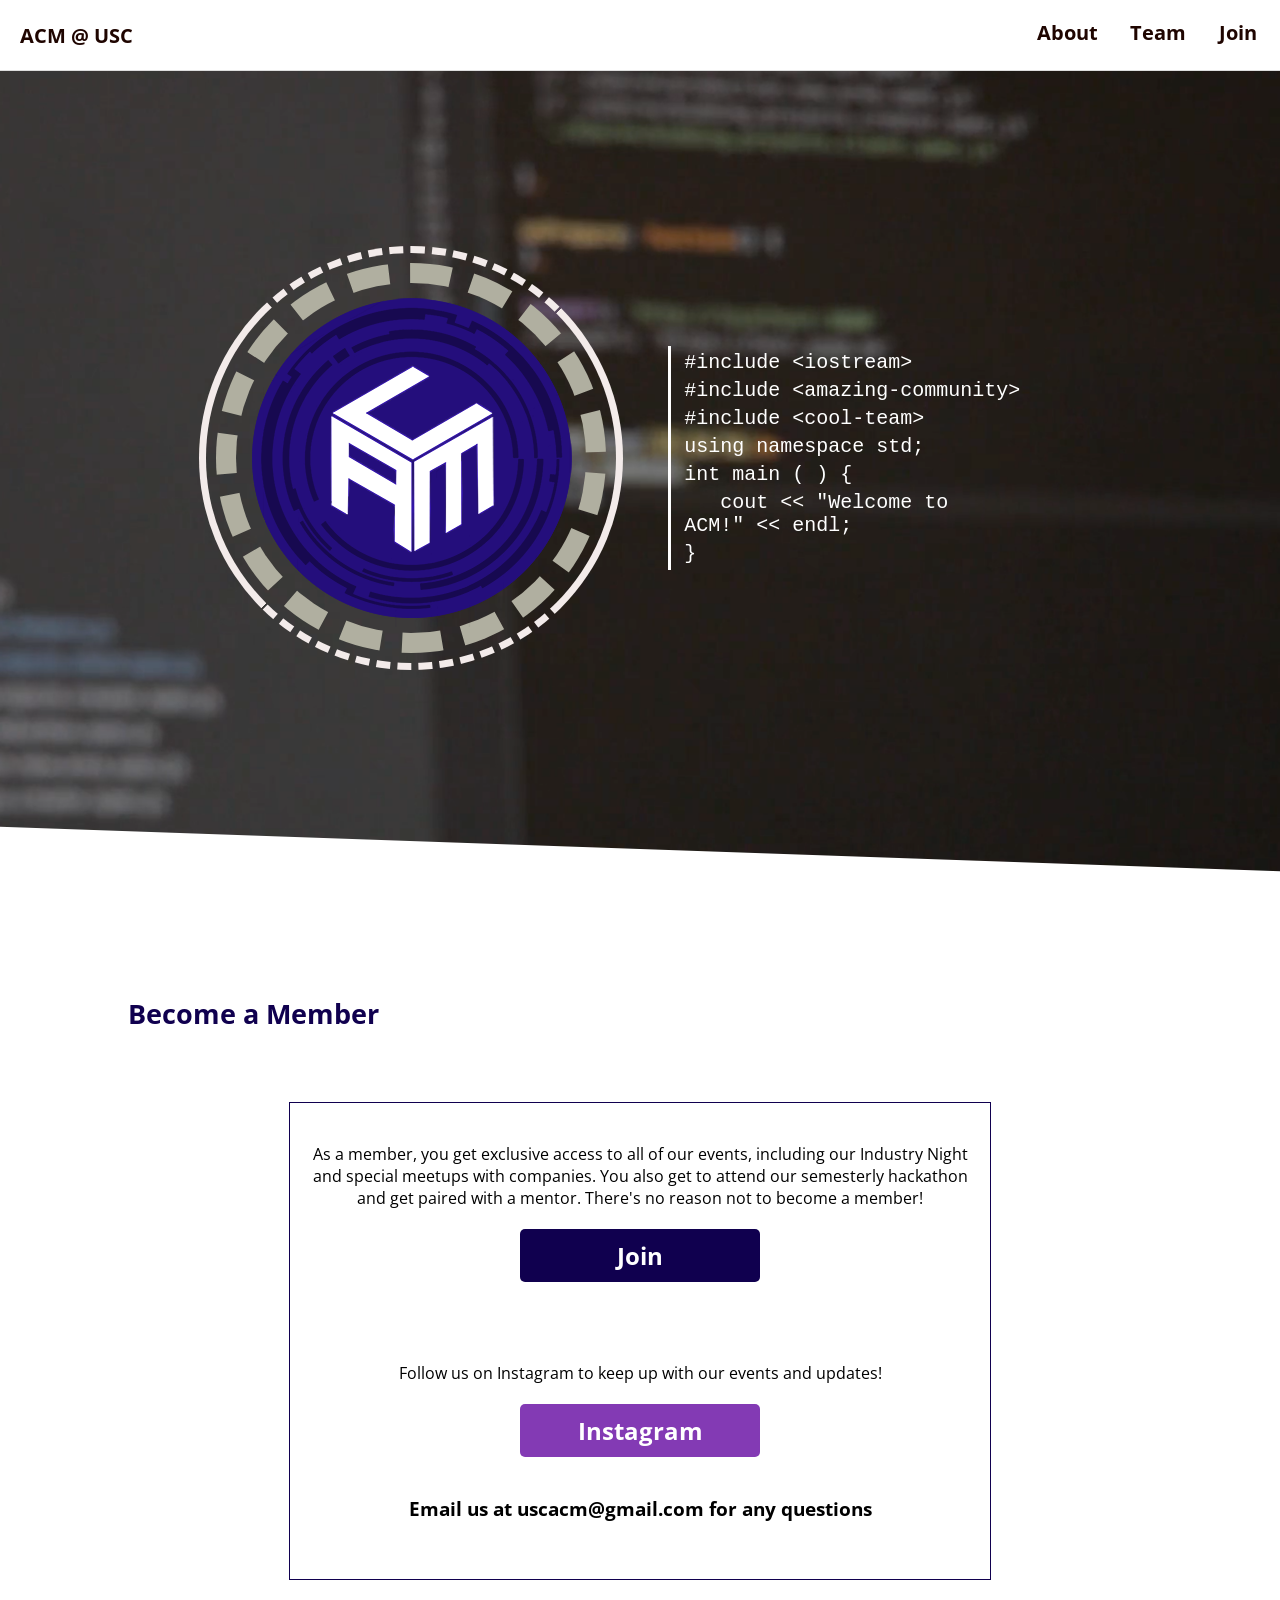
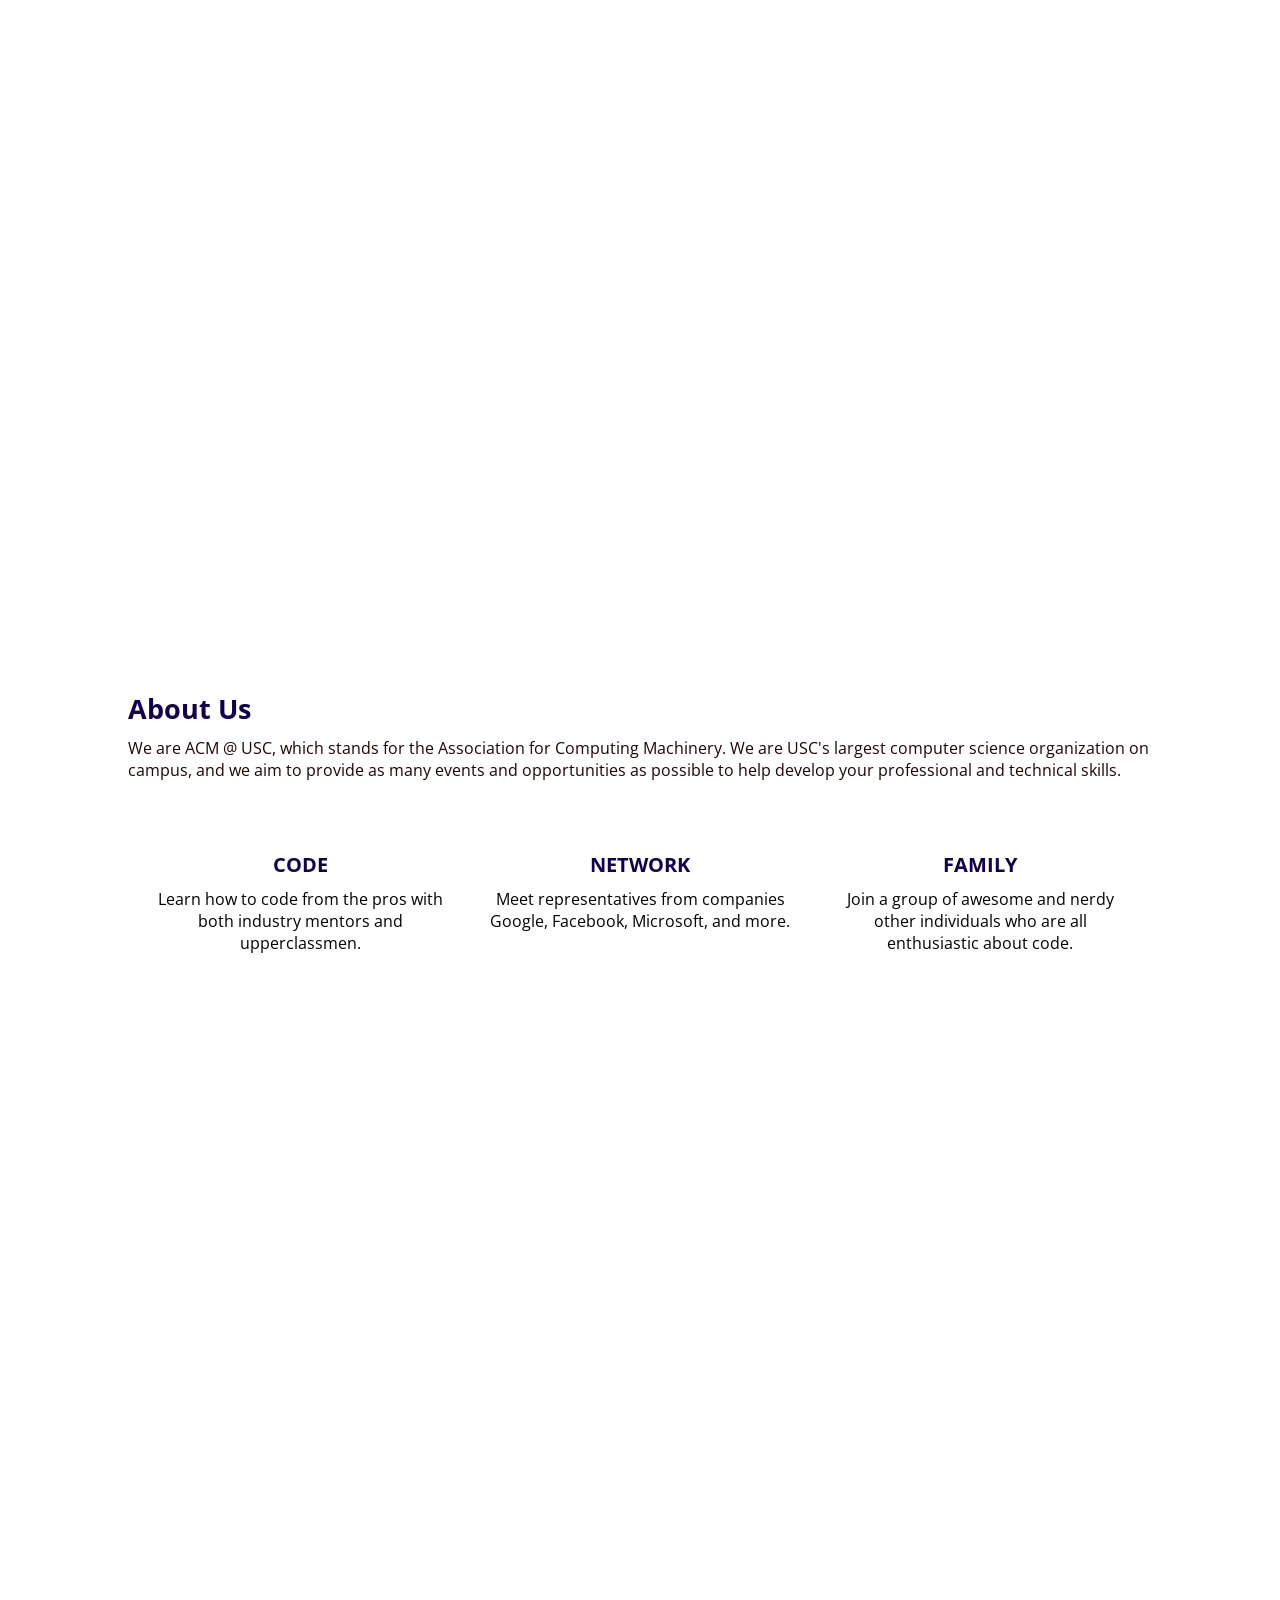
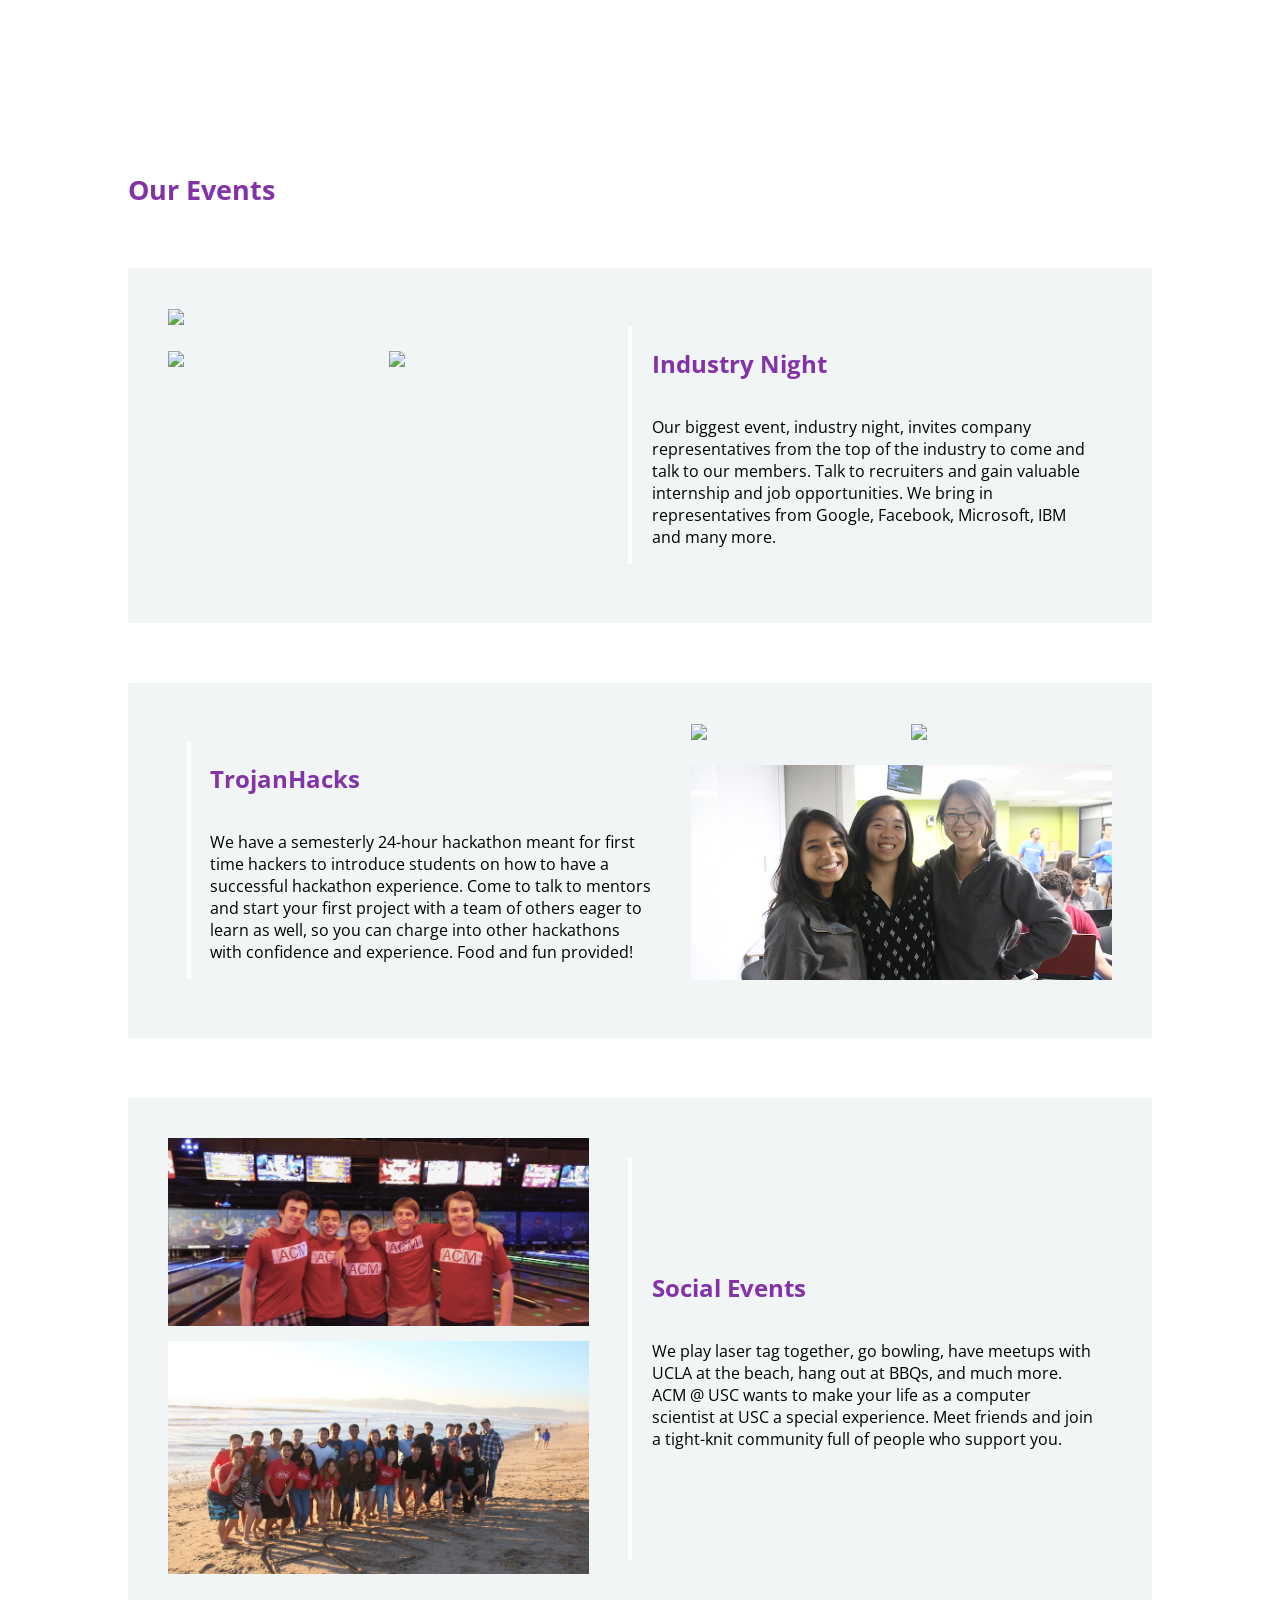
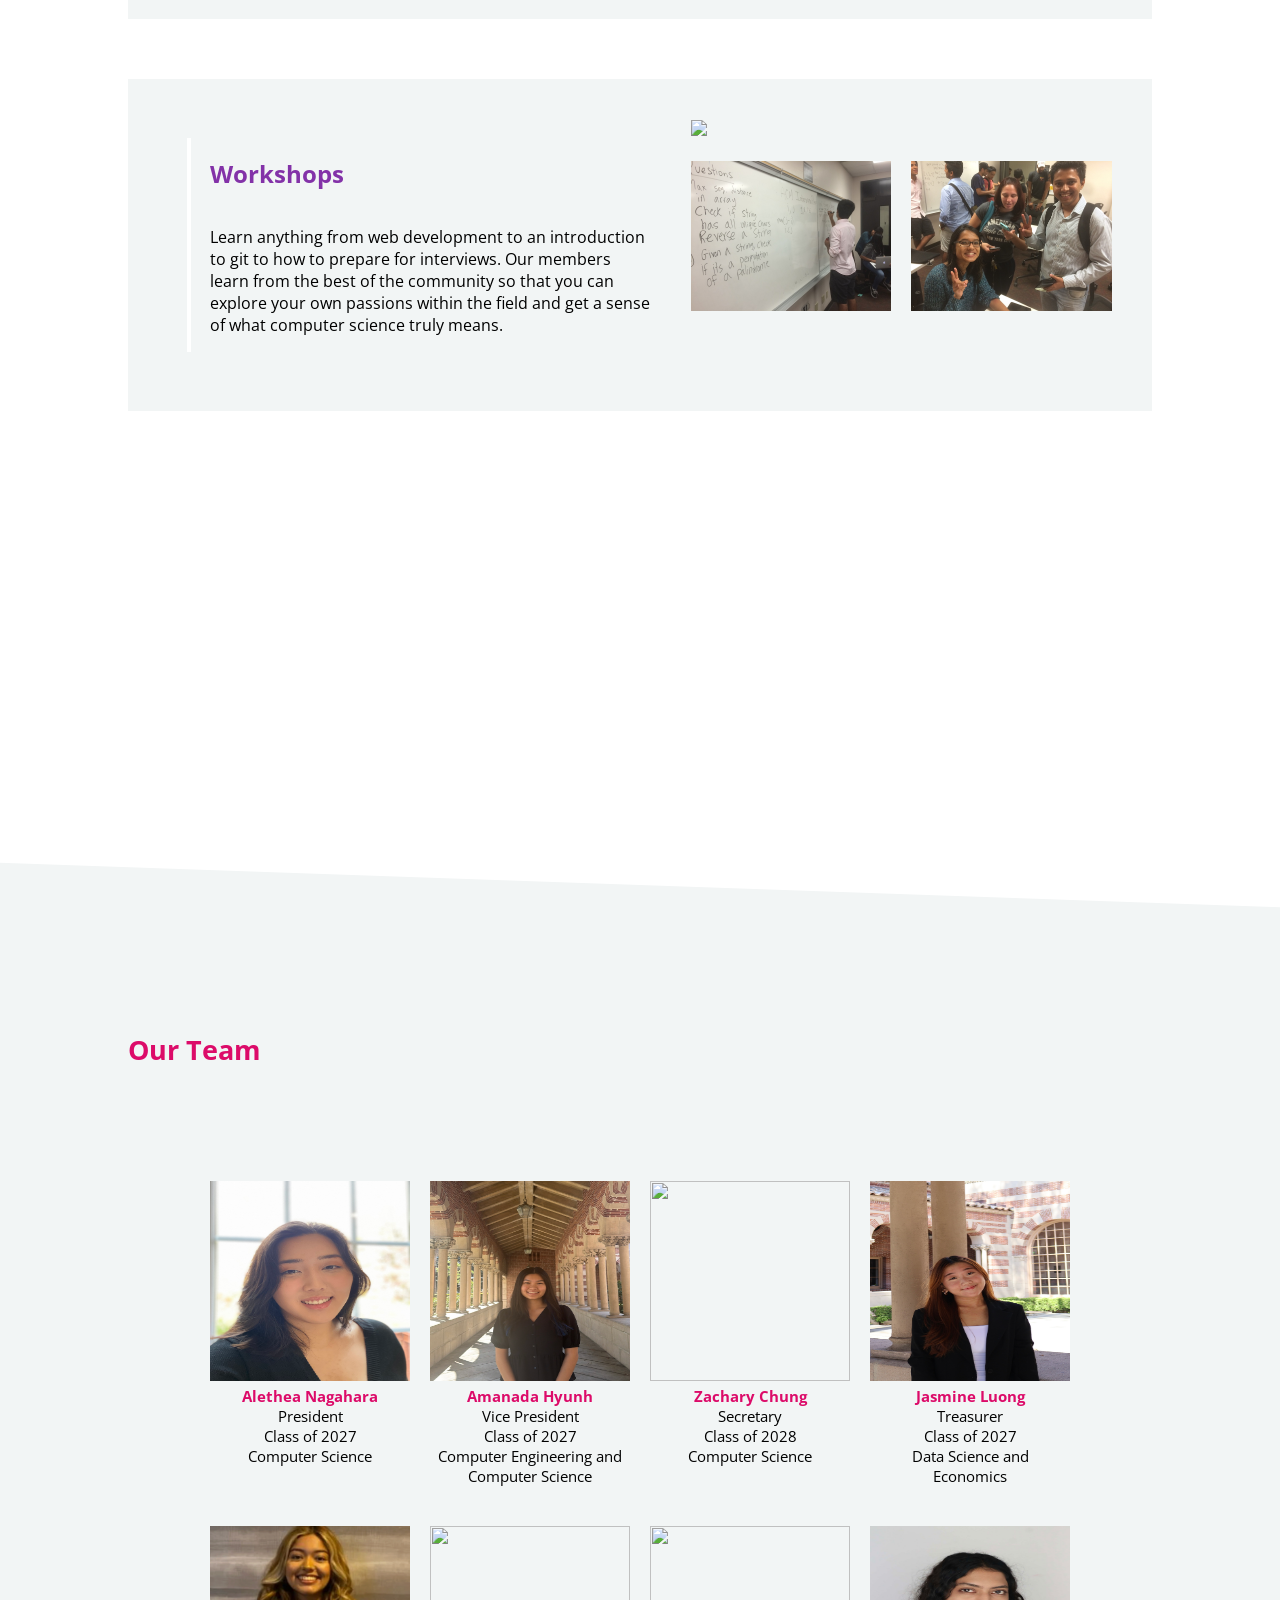
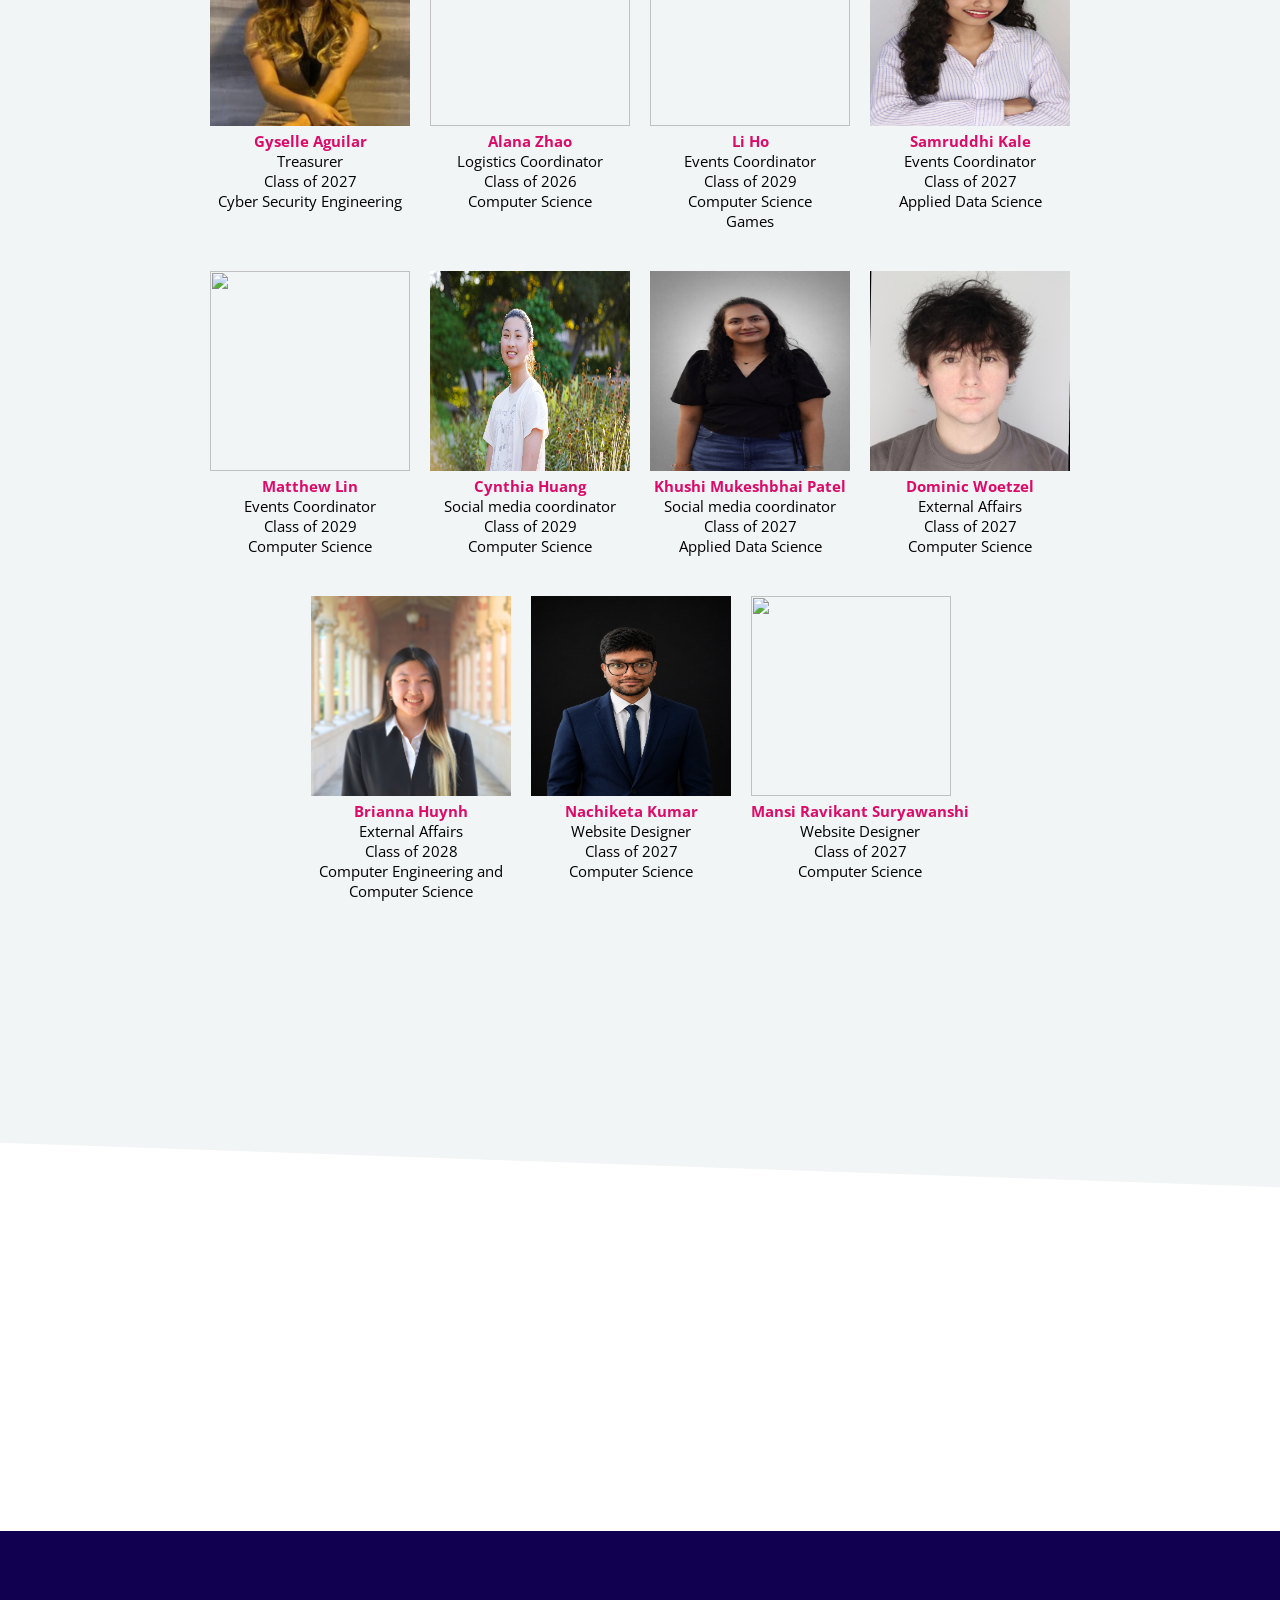
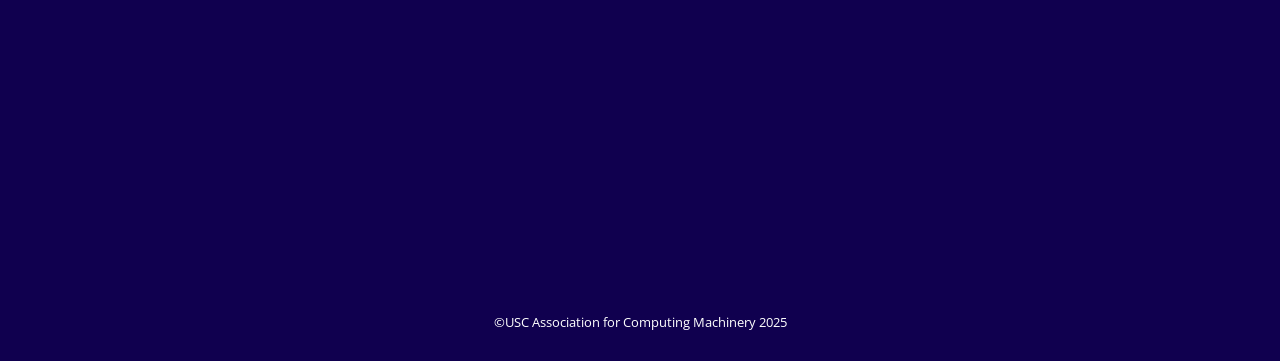
==== commit 9cf2ee43: "Updated the team information" ====
--- a/index.html
+++ b/index.html
@@ -1,239 +1,332 @@
 <!doctype html>
-<html class="no-js" lang="en">
+<html class="no-js" lang="">
 
 <head>
 	<meta charset="utf-8">
 	<meta http-equiv="x-ua-compatible" content="ie=edge">
-	<title>ACM @ USC | USC’s largest CS community — workshops, hackathons, Industry Night</title>
-	<meta name="description"
-		content="Join ACM @ USC for mentorship, TrojanHacks, recruiting events, and weekly workshops. Open to all USC students who want to build skills and community in tech.">
+	<title>ACM @ USC | Computer Science at USC</title>
+	<meta name="description" content="">
 	<meta name="viewport" content="width=device-width, initial-scale=1">
-	<meta property="og:title" content="ACM @ USC">
-	<meta property="og:description"
-		content="Workshops, Industry Night, TrojanHacks, and a tight-knit CS community at USC.">
-	<meta property="og:type" content="website">
-	<meta property="og:url" content="https://uscacm.github.io/">
-	<meta property="og:image" content="https://uscacm.github.io/img/acm_logo2.png">
-	<meta name="twitter:card" content="summary_large_image">
 	<link type="text/css" rel="stylesheet" href="css/main.css">
-	<link rel="stylesheet" href="css/site.css">
 	<link rel="stylesheet" href="aos/aos.css">
-	<link href="https://fonts.googleapis.com/css?family=Open+Sans:400,600,700,800&display=swap" rel="stylesheet">
+	<link href="https://fonts.googleapis.com/css?family=Open+Sans:500" rel="stylesheet">
 	<link rel="shortcut icon" type="image/png" href="img/acm2023.png" />
 </head>
 
 <body>
-	<a class="skip-link" href="#main">Skip to main content</a>
-	<div id="background" aria-hidden="true">
-		<video id="bgvid" playsinline autoplay muted loop poster="img/acm_logo2.png">
+	<div id="background">
+		<video id="bgvid" playsinline autoplay muted loop>
 			<source src="img/code.mp4" type="video/mp4">
 		</video>
 	</div>
-
-	<header class="site-header">
-		<div class="site-header__inner">
-			<a class="site-logo" href="#">ACM @ USC</a>
-			<nav class="site-nav" id="nav-panel" aria-label="Primary">
-				<a href="#why-join" data-section>Why join</a>
-				<a href="#membership-section" data-section>Get Involved</a>
-				<a href="#events-section" data-section>Events</a>
-				<a href="#resources-section" data-section>Resources</a>
-				<a href="#sponsors-section" data-section>Sponsors</a>
-				<a href="#us-section" data-section>Team</a>
-				<a href="#faq-section" data-section>FAQ</a>
-				<a href="#contact-section" data-section>Contact</a>
-			</nav>
-			<div class="site-header__cta">
-				<a class="btn btn-ghost btn-sm" data-site-rsvp href="https://www.instagram.com/uscacm/" target="_blank"
-					rel="noopener noreferrer">RSVP for events</a>
-				<a class="btn btn-primary btn-sm navbar-join" data-site-join href="https://forms.gle/fEPVN2eKbFuNz1Vk9"
-					target="_blank" rel="noopener noreferrer">Join ACM</a>
-			</div>
-			<button type="button" id="menu-button" aria-label="Open menu" aria-expanded="false"
-				aria-controls="nav-panel">
-				<img src="img/menu-icon.png" alt="" width="24" height="18">
-			</button>
+	<!-- Navbar -->
+	<div id="main">
+		<div class="nav-bar">
+			<div class="logo">ACM @ USC</div>
+			<div class="nav-tab nav-end"><a href="#about-section">About</a></div>
+			<div class="nav-tab"><a href="#us-section">Team</a></div>
+			<div class="nav-tab join-tab"><a href="#membership-section">Join</a></div>
+			<div class="nav-tab" id="menu-button"><img src="img/menu-icon.png" />
+
+			</div>
 		</div>
-	</header>
-
-	<main id="main">
-		<section id="hero" class="hero" aria-labelledby="hero-title">
-			<div class="hero__inner">
-				<div class="hero__mark">
-					<div class="hero__ring hero__ring--outer" aria-hidden="true"></div>
-					<div class="hero__ring hero__ring--inner" aria-hidden="true"></div>
-					<img src="img/acm_logo2.png" alt="ACM at USC" class="hero__logo" width="200" height="200">
-				</div>
-				<div class="hero__copy">
-					<p class="hero__badge">USC · Association for Computing Machinery</p>
-					<h1 id="hero-title">Build skills, friendships, and a career in tech—starting here.</h1>
-					<p class="hero__subtitle">ACM @ USC hosts workshops, hackathons, and industry events that help students 
-						learn, build, and connect. Whether you're just starting out or already building projects, 
-						you belong here.</p>
-					<div class="hero__actions">
-						<a class="btn btn-primary" data-site-join href="https://forms.gle/fEPVN2eKbFuNz1Vk9" target="_blank"
-							rel="noopener noreferrer">Join ACM</a>
-						<a class="btn btn-secondary" data-site-rsvp href="https://linktr.ee/uscacm?utm_source=linktree_profile_share&ltsid=669dc812-47a8-4d71-b98e-82678371f684" target="_blank"
-							rel="noopener noreferrer">RSVP for events</a>
-					</div>
-				</div>
-			</div>
-		</section>
+
+		<div id="splash-section">
+			<div id="wrapper">
+				<div id="splash-information">
+					<div id="circle-one">
+						<div id="circle-two"></div>
+					</div>
+					<img src="img/acm_logo2.png" id="center-logo" />
+				</div>
+				<div id="typing-box">
+					<p>#include &lt;iostream&gt;</p>
+					<p>#include &lt;amazing-community&gt;</p>
+					<p>#include &lt;cool-team&gt;</p>
+					<p>using namespace std;</p>
+					<p>int main ( ) {</p>
+					<p id="typed">&nbsp;&nbsp;&nbsp;cout&nbsp;&lt;&lt;&nbsp;"Welcome to ACM!"&nbsp;&lt;&lt;&nbsp;endl;
+					</p>
+					<p>}</p>
+
+				</div>
+			</div>
+		</div>
 
 		<div id="wrapper-body">
-			<section id="why-join" class="section" aria-labelledby="why-title">
-				<div class="section__inner">
-					<p class="section__eyebrow">Why join</p>
-					<h2 id="why-title" class="section__title">More than a club - a place to learn, build, and connect.</h2>
-					<p class="section__lead">We are one of USC's most active student CS communities. 
-						Attend workshops, meet industry professionals, and connect with people who support your growth.</p>
-					<div class="card-grid">
-						<div class="info-card" data-aos="fade-up">
-							<div class="info-card__icon" aria-hidden="true">&#128640;</div>
-							<h3>Learn by building</h3>
-							<p>Hands-on workshops on leetcode, git, web development, interviews, and tools you'll actually use.</p>
-						</div>
-						<div class="info-card" data-aos="fade-up" data-aos-delay="50">
-							<div class="info-card__icon" aria-hidden="true">&#129309;</div>
-							<h3>Meet the industry</h3>
-							<p>Industry Night and partner events connect you with engineers, recruiters, and alumni.</p>
-						</div>
-						<div class="info-card" data-aos="fade-up" data-aos-delay="100">
-							<div class="info-card__icon" aria-hidden="true">&#127881;</div>
-							<h3>Community that lasts</h3>
-							<p>Hackathons, socials, and small teams help you build real connections with other students.</p>
-						</div>
-					</div>
-				</div>
-			</section>
-
-			<section id="membership-section" class="section" aria-labelledby="membership-title">
-				<div class="section__inner">
-					<p class="section__eyebrow">Get involved</p>
-					<h2 id="membership-title" class="section__title">How to get involved</h2>
-					<p class="section__lead">ACM @ USC is open to all students. Whether you're just starting out or already building projects, there are many ways to learn, meet people, and get involved.</p>
-					<div id="benefit-grid" class="benefit-grid"></div>
-					<div class="membership-cta-row">
-						<a class="btn btn-primary" data-site-join href="https://forms.gle/fEPVN2eKbFuNz1Vk9"
-							target="_blank" rel="noopener noreferrer">Join ACM</a>
-						<a class="btn btn-secondary" data-site-rsvp href="https://www.instagram.com/uscacm/"
-							target="_blank" rel="noopener noreferrer">See upcoming events</a>
-						<div class="social-mini">
-							<a class="ig" href="https://www.instagram.com/uscacm/" target="_blank"
-								rel="noopener noreferrer">Instagram</a>
-							<a class="li" href="https://www.linkedin.com/company/uscacm/" target="_blank"
-								rel="noopener noreferrer">LinkedIn</a>
-						</div>
-					</div>
-				</div>
-			</section>
-
-			<section id="events-section" class="section section--muted" aria-labelledby="events-heading">
-				<div class="section__inner">
-					<p class="section__eyebrow">Events</p>
-					<h2 id="events-heading" class="section__title">Show up. Learn something. Meet someone.</h2>
-					<p class="section__lead">RSVP links and exact rooms go out on Instagram—follow us so you never miss a
-						change.</p>
-					<div class="event-toolbar" role="group" aria-label="Filter events">
-						<button type="button" class="filter-btn is-active" data-event-filter="upcoming">Upcoming &
-							recurring</button>
-						<button type="button" class="filter-btn" data-event-filter="all">All programs</button>
-					</div>
-					<div id="event-cards" class="event-cards"></div>
-				</div>
-			</section>
-
-			<section id="resources-section" class="section" aria-labelledby="resources-title">
-				<div class="section__inner">
-					<p class="section__eyebrow">Resources</p>
-					<h2 id="resources-title" class="section__title">Start here</h2>
-					<p class="section__lead">Quick links we point members to all semester. </p>
-					<div id="resource-cards" class="resource-cards"></div>
-				</div>
-			</section>
-
-			<section id="sponsors-section" class="section section--muted" aria-labelledby="sponsors-title">
-				<div class="section__inner">
-					<p class="section__eyebrow">Partners</p>
-					<h2 id="sponsors-title" class="section__title">Companies you will see on campus</h2>
-					<p class="section__lead">Representatives and alumni from teams like these join our workshops and
-						Industry Night.</p>
-					<div class="sponsor-strip">
-						<ul id="sponsor-list" class="sponsor-list"></ul>
-					</div>
-				</div>
-			</section>
-
-			<section id="us-section" class="section" aria-labelledby="team-title">
-				<div class="section__inner">
-					<p class="section__eyebrow">Team</p>
-					<h2 id="team-title" class="section__title">E-board &amp; leads</h2>
-					<p class="section__lead">Say hi at events or add your LinkedIn in <code>js/site-data.js</code> to
-						show icons on your card.</p>
-					<div id="team-grid" class="team-grid"></div>
-				</div>
-			</section>
-
-			<section id="faq-section" class="section section--muted" aria-labelledby="faq-title">
-				<div class="section__inner">
-					<p class="section__eyebrow">FAQ</p>
-					<h2 id="faq-title" class="section__title">Questions, answered</h2>
-					<div id="faq-list" class="faq-list"></div>
-				</div>
-			</section>
-
-			<section id="contact-section" class="section" aria-labelledby="contact-title">
-				<div class="section__inner">
-					<p class="section__eyebrow">Contact</p>
-					<h2 id="contact-title" class="section__title">Stay in the loop</h2>
-					<div class="contact-grid">
-						<div class="newsletter-box">
-							<h3>Event updates by email</h3>
-							<p>Add a Formspree or Google Form URL in <code>js/site-data.js</code> under
-								<code>newsletter.formAction</code>. Until then, submit shows a reminder.</p>
-							<form id="newsletter-form">
-								<label class="visually-hidden" for="newsletter-email">Email</label>
-								<input id="newsletter-email" type="email" name="email" required
-									placeholder="you@usc.edu" autocomplete="email">
-								<button type="submit" class="btn btn-primary btn-block">Subscribe</button>
-							</form>
-						</div>
-						<div class="contact-block">
-							<h3>Questions?</h3>
-							<p>Email <a href="mailto:uscacm@gmail.com">uscacm@gmail.com</a> and a board member will get
-								back to you.</p>
-							<p><a class="btn btn-secondary" href="https://www.instagram.com/uscacm/" target="_blank"
-									rel="noopener noreferrer">Message us on Instagram</a></p>
-						</div>
-					</div>
-				</div>
-			</section>
+			<div id="membership-section">
+				<div id="membership-title">Become a Member</div>
+				<div id="membership-wrapper">
+					<div id="membership-center">
+						<p id="membership-info">As a member, you get exclusive access to all of our events, including
+							our Industry Night and special
+							meetups with companies. You also get to attend our semesterly hackathon and get paired with
+							a mentor. There's no reason
+							not to become a member!</p>
+						<a id="join-button" href="https://forms.gle/fEPVN2eKbFuNz1Vk9">Join</a>
+
+						<p id="membership-info">Follow us on Instagram to keep up with our events and updates!</p>
+						<a id="instagram" href="https://instagram.com/uscacm/">Instagram</a>
+
+						<!-- <p id="membership-facebook">Like us on Facebook to follow all of our events and updates!</p>
+						<a id="facebook" href="https://www.facebook.com/groups/uscacm/">Facebook</a> -->
+
+						<h3>Email us at uscacm@gmail.com for any questions</h3>
+					</div>
+				</div>
+			</div>
+			<div id="about-section">
+				<div id="about-title">About Us</div>
+				<div id="about-information">We are ACM @ USC, which stands for the Association for Computing Machinery. We
+					are USC's largest computer science organization on campus, and we aim to provide as many events and
+					opportunities as possible to help develop your professional and technical skills.</div>
+				<div id="icon-section">
+					<div data-aos="fade-up" data-aos-duration="700" class="icon-box">
+						<i id="icon1" class="icon fa fa-code" aria-hidden="true"></i>
+						<div class="icon-info-title">CODE</div>
+						<div class="icon-info">Learn how to code from the pros with both industry mentors and
+							upperclassmen.</div>
+					</div>
+					<div data-aos="fade-up" data-aos-duration="700" data-aos-offset="200" class="icon-box">
+						<i id="icon2" class="icon fa fa-wifi" aria-hidden="true"></i>
+						<div class="icon-info-title">NETWORK</div>
+						<div class="icon-info">Meet representatives from companies Google, Facebook, Microsoft, and
+							more.</div>
+					</div>
+					<div data-aos="fade-up" data-aos-duration="700" data-aos-offset="300" class="icon-box">
+						<i id="icon3" class="icon fa fa-home" aria-hidden="true"></i>
+						<div class="icon-info-title">FAMILY</div>
+						<div class="icon-info">Join a group of awesome and nerdy other individuals who are all
+							enthusiastic about code.</div>
+					</div>
+				</div>
+			</div>
+
+			<div id="events-section">
+				<div id="events-title">Our Events</div>
+				<div data-aos="fade-left" data-aos-duration="1000" class="event-block">
+					<div class="event-collage">
+						<div class="img-wrapper"><img src="img/industry/audience.jpg" /></div>
+						<div class="img-row">
+							<div class="img-wrapper"><img src="img/industry/google.jpg" /></div>
+							<div class="img-wrapper"><img src="img/industry/goobers.jpg" /></div>
+						</div>
+					</div>
+					<div class="event-info">
+						<h2>Industry Night</h2>
+						<p>Our biggest event, industry night, invites company representatives from the top of the
+							industry to come and talk to our members. Talk to recruiters and gain valuable internship
+							and job opportunities. We bring in representatives from Google, Facebook, Microsoft, IBM and
+							many more.</p>
+					</div>
+				</div>
+				<div data-aos="fade-right" data-aos-duration="1000" class="event-block reverse-order">
+					<div class="event-collage">
+						<div class="img-row">
+							<div class="img-wrapper"><img src="img/trojanhacks/table.jpg" /></div>
+							<div class="img-wrapper"><img src="img/trojanhacks/judges.jpg" /></div>
+						</div>
+						<div class="img-wrapper"><img src="img/trojanhacks/squad.jpg" /></div>
+					</div>
+					<div class="event-info">
+						<h2>TrojanHacks</h2>
+						<p>We have a semesterly 24-hour hackathon meant for first time hackers to introduce students on
+							how to have a successful hackathon experience. Come to talk to mentors and start your first
+							project with a team of others eager to learn as well, so you can charge into other
+							hackathons with confidence and experience. Food and fun provided!</p>
+					</div>
+				</div>
+				<div data-aos="fade-left" data-aos-duration="1000" class="event-block">
+					<div class="event-collage">
+						<div class="img-wrapper"><img src="img/social/bowling.jpg" /></div>
+						<div class="img-wrapper"><img src="img/social/beach.jpg" /></div>
+					</div>
+					<div class="event-info">
+						<h2>Social Events</h2>
+						<p>We play laser tag together, go bowling, have meetups with UCLA at the beach, hang out at
+							BBQs, and much more. ACM @ USC wants to make your life as a computer scientist at USC a
+							special experience. Meet friends and join a tight-knit community full of people who support
+							you.</p>
+					</div>
+				</div>
+				<div data-aos="fade-right" data-aos-duration="1000" class="event-block reverse-order">
+					<div class="event-collage">
+						<div class="img-wrapper"><img src="img/workshop/class.jpg" /></div>
+						<div class="img-row">
+							<div class="img-wrapper"><img src="img/workshop/whiteboard.jpg" /></div>
+							<div class="img-wrapper"><img src="img/workshop/family.jpg" /></div>
+						</div>
+					</div>
+					<div class="event-info">
+						<h2>Workshops</h2>
+						<p>Learn anything from web development to an introduction to git to how to prepare for
+							interviews. Our members learn from the best of the community so that you can explore your
+							own passions within the field and get a sense of what computer science truly means.</p>
+					</div>
+				</div>
+			</div>
+
+			<div id="us-section">
+				<div id="us-title">Our Team</div>
+				<!-- Commented people are on break. Delete after one semester if they are no longer on board. -->
+				<div id="team">
+					<div class="person">
+						<div class="info">
+							<img src="img/headshot/E-Board Headshots/Alethea_headshot.jpeg">
+							<p>Alethea Nagahara</p>
+						</div>
+						<p>President</p>
+						<p>Class of 2027</p>
+						<p>Computer Science</p>
+					</div>
+					<div class="person">
+						<div class="info">
+							<img src="img/headshot/E-Board Headshots/Amanda Headshot.jpg">
+							<p>Amanada Hyunh</p>
+						</div>
+						<p>Vice President</p>
+						<p>Class of 2027</p>
+						<p>Computer Engineering and <br> Computer Science</p>
+					</div>
+					<div class="person">
+						<div class="info">
+							<img src="img/headshot/E-Board Headshots/">
+							<p>Zachary Chung</p>
+						</div>
+						<p>Secretary</p>
+						<p>Class of 2028</p>
+						<p>Computer Science</p>
+					</div>
+
+					<div class="person">
+						<div class="info">
+							<img src="img/headshot/E-Board Headshots/Luong_Jasmine_Headshot.jpg">
+							<p>Jasmine Luong</p>
+						</div>
+						<p>Treasurer</p>
+						<p>Class of 2027</p>
+						<p>Data Science and <br> Economics</p>
+					</div>
+					<div class="person">
+						<div class="info">
+							<img src="img/headshot/E-Board Headshots/Gyselle Aguilar.png">
+							<p>Gyselle Aguilar</p>
+						</div>
+						<p>Treasurer</p>
+						<p>Class of 2027</p>
+						<p>Cyber Security Engineering</p>
+					</div>
+					<div class="person">
+						<div class="info">
+							<img src="img/headshot/E-Board Headshots/alana headshot.jpg">
+							<p>Alana Zhao</p>
+						</div>
+						<p>Logistics Coordinator</p>
+						<p>Class of 2026</p>
+						<p>Computer Science</p>
+					</div>
+					<div class="person">
+						<div class="info">
+							<img src="img/headshot/E-Board Headshots/">
+							<p>Li Ho</p>
+						</div>
+						<p>Events Coordinator</p>
+						<p>Class of 2029</p>
+						<p>Computer Science <br> Games</p>
+					</div>
+					<div class="person">
+						<div class="info">
+							<img src="img/headshot/E-Board Headshots/Samruddhi_Headshot.jpg">
+							<p>Samruddhi Kale</p>
+						</div>
+						<p>Events Coordinator</p>
+						<p>Class of 2027</p>
+						<p>Applied Data Science</p>
+					</div>
+					<div class="person">
+						<div class="info">
+							<img src="img/headshot/E-Board Headshots/">
+							<p>Matthew Lin</p>
+						</div>
+						<p>Events Coordinator</p>
+						<p>Class of 2029</p>
+						<p>Computer Science</p>
+					</div>
+					<div class="person">
+						<div class="info">
+							<img src="img/headshot/E-Board Headshots/Cynthia_headshot.jpg">
+							<p>Cynthia Huang</p>
+						</div>
+						<p>Social media coordinator</p>
+						<p>Class of 2029</p>
+						<p>Computer Science</p>
+					</div>
+					<div class="person">
+						<div class="info">
+							<img src="img/headshot/E-Board Headshots/Khushi_Headshot.png">
+							<p>Khushi Mukeshbhai Patel</p>
+						</div>
+						<p>Social media coordinator</p>
+						<p>Class of 2027</p>
+						<p>Applied Data Science</p>
+					</div>
+					<div class="person">
+						<div class="info">
+							<img src="img/headshot/E-Board Headshots/Dominic Headshot.jpg">
+							<p>Dominic Woetzel</p>
+						</div>
+						<p>External Affairs</p>
+						<p>Class of 2027</p>
+						<p>Computer Science</p>
+					</div>
+					<div class="person">
+						<div class="info">
+							<img src="img/headshot/E-Board Headshots/brianna-headshot.jpg">
+							<p>Brianna Huynh</p>
+						</div>
+						<p>External Affairs</p>
+						<p>Class of 2028</p>
+						<p>Computer Engineering and <br> Computer Science </p>
+					</div>
+					<div class="person">
+						<div class="info">
+							<img src="img/headshot/E-Board Headshots/Nachiketa_Headshot.png">
+							<p>Nachiketa Kumar</p>
+						</div>
+						<p>Website Designer</p>
+						<p>Class of 2027</p>
+						<p>Computer Science</p>
+					</div>
+					<div class="person">
+						<div class="info">
+							<img src="img/headshot/E-Board Headshots/">
+							<p>Mansi Ravikant Suryawanshi</p>
+						</div>
+						<p>Website Designer</p>
+						<p>Class of 2027</p>
+						<p>Computer Science</p>
+					</div>
+				</div>
+			</div>
 		</div>
-	</main>
-
-	<footer class="site-footer">
-		<div class="site-footer__inner">
-			<p><strong>ACM @ USC</strong> · Association for Computing Machinery student chapter</p>
-			<p>&copy; <span id="footer-year">2026</span> USC Association for Computing Machinery</p>
-			<p><a href="https://www.instagram.com/uscacm/">Instagram</a> · <a
-					href="https://www.linkedin.com/company/uscacm/">LinkedIn</a></p>
-		</div>
-	</footer>
-
-	<div id="sticky-cta" class="sticky-cta" aria-hidden="true">
-		<a class="btn btn-secondary" data-site-rsvp href="https://www.instagram.com/uscacm/" target="_blank"
-			rel="noopener noreferrer">RSVP</a>
-		<a class="btn btn-primary" data-site-join href="https://forms.gle/fEPVN2eKbFuNz1Vk9" target="_blank"
-			rel="noopener noreferrer">Join ACM</a>
 	</div>
 
+	<div class="footer">
+		<div id="copyright">&copy;USC Association for Computing Machinery 2025</div>
+	</div>
+
+	</div>
+	<!-- Animate on scroll library -->
+	<script src="js/jquery.js"></script>
 	<script src="aos/aos.js"></script>
-	<script src="js/site-data.js"></script>
-	<script src="js/site.js"></script>
+	<script>
+		AOS.init();
+	</script>
+	<!-- Typed.js -->
+	<script type="text/javascript" src="js/typed.min.js"></script>
+	<!-- 	  <script>window.jQuery || document.write('<script src="js/vendor/jquery-1.12.4.min.js"><\/script>')</script> -->
+	<script src="js/animation.js"></script>
 	<script src="https://use.fontawesome.com/3c5a1b4ed0.js"></script>
-	<script>
-		document.getElementById('footer-year').textContent = new Date().getFullYear();
-	</script>
 </body>
 
-</html>
+</html>
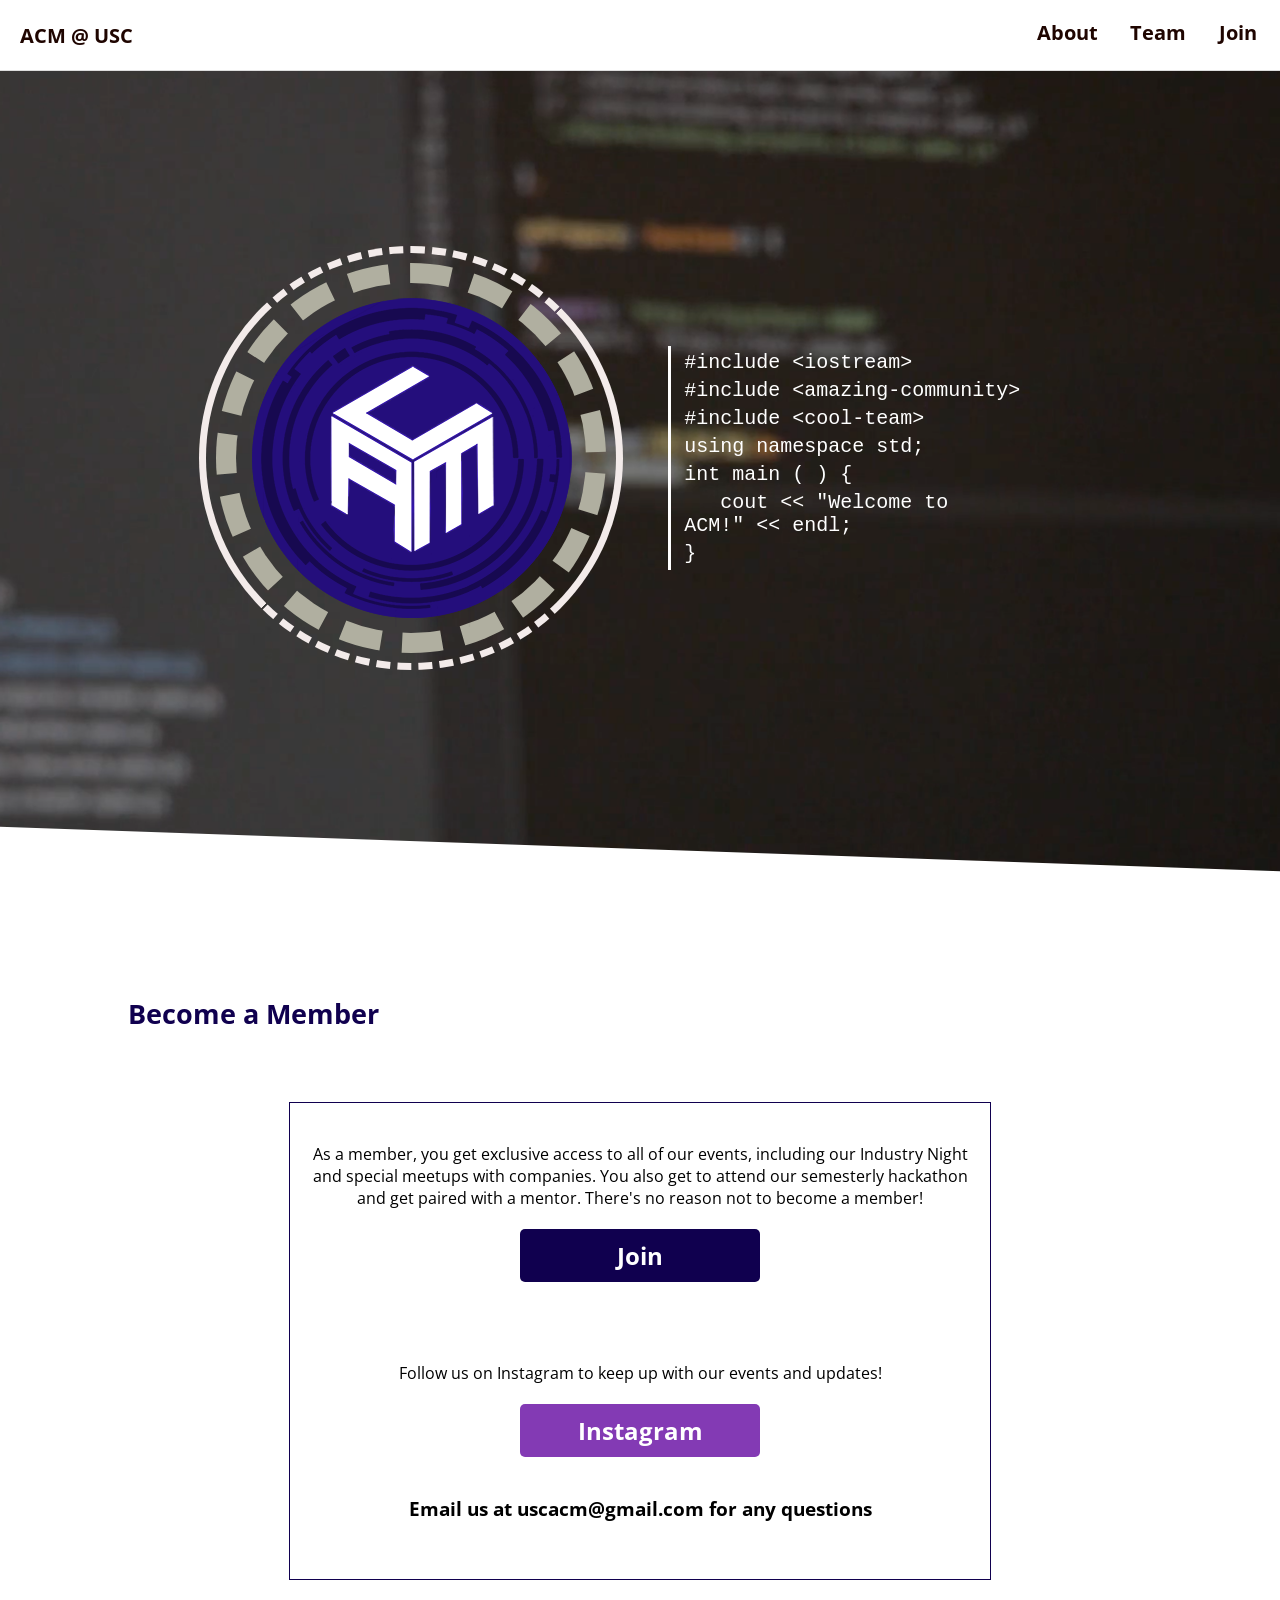
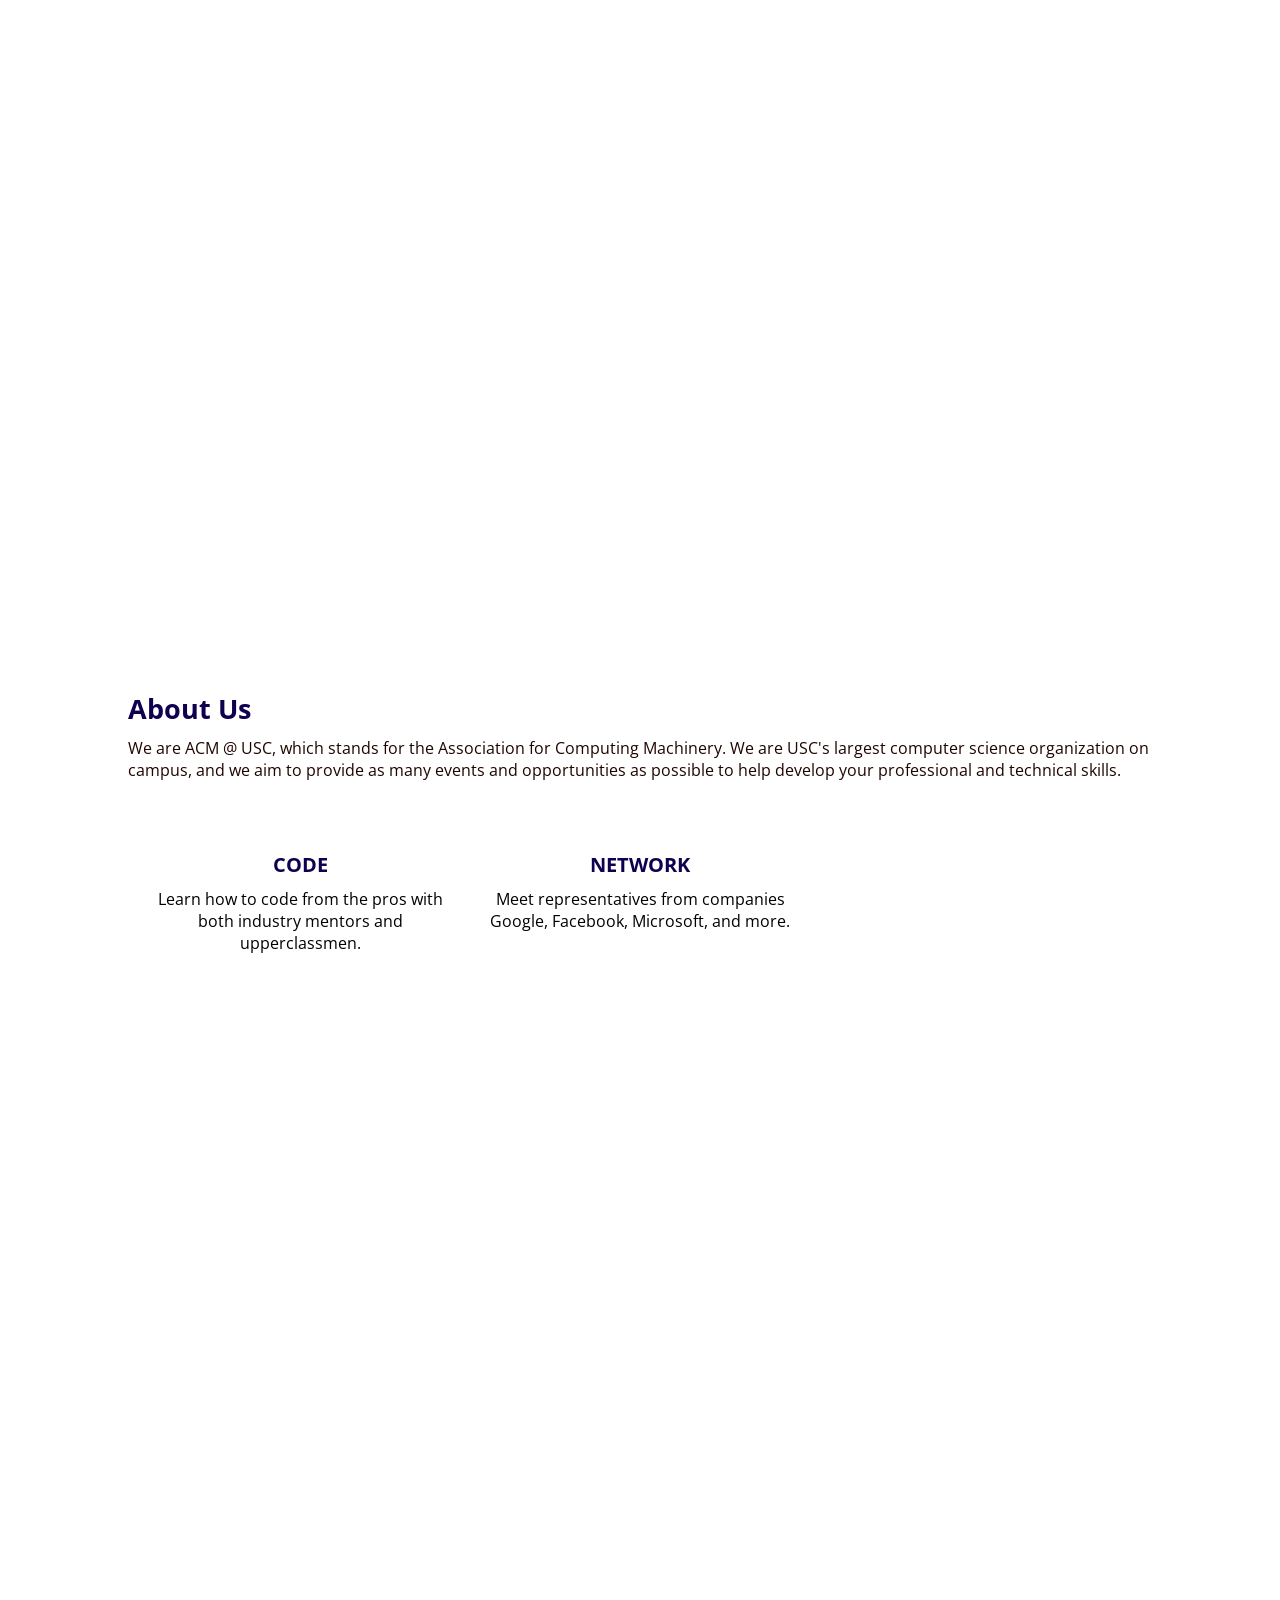
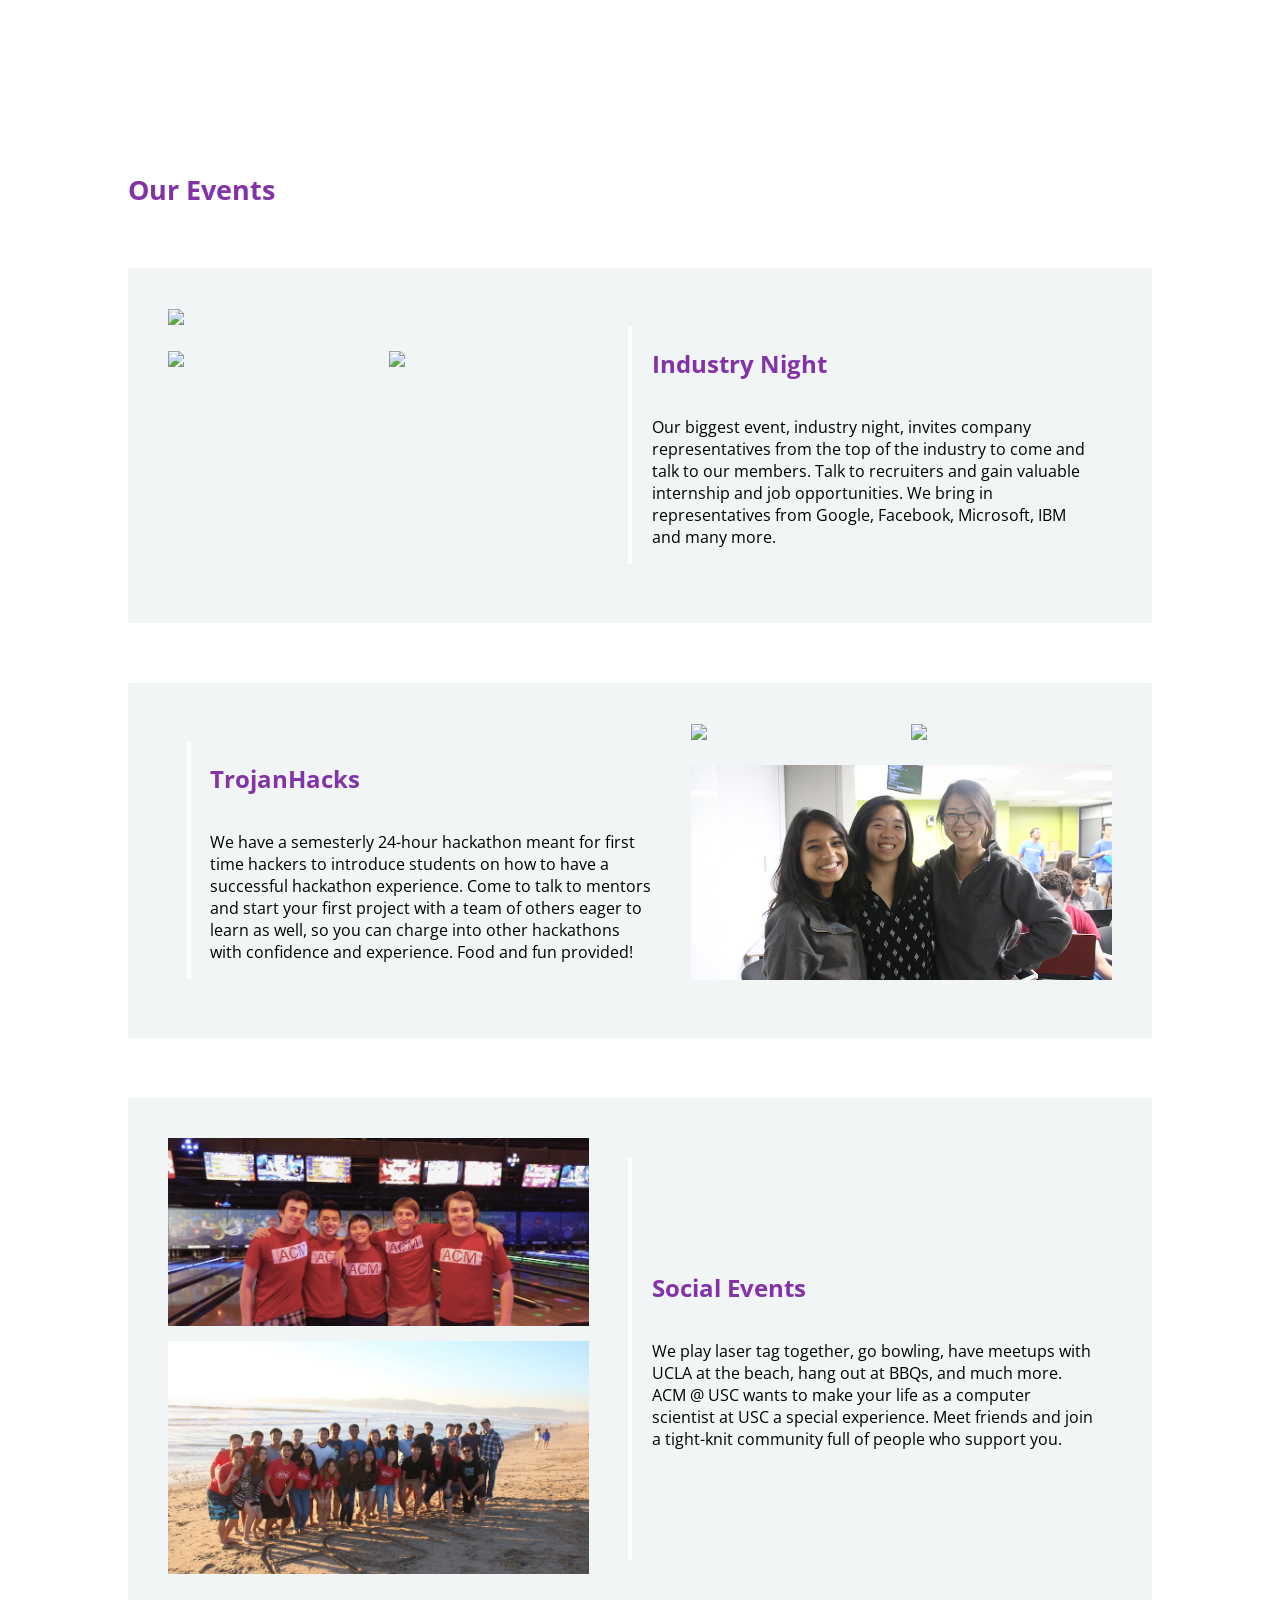
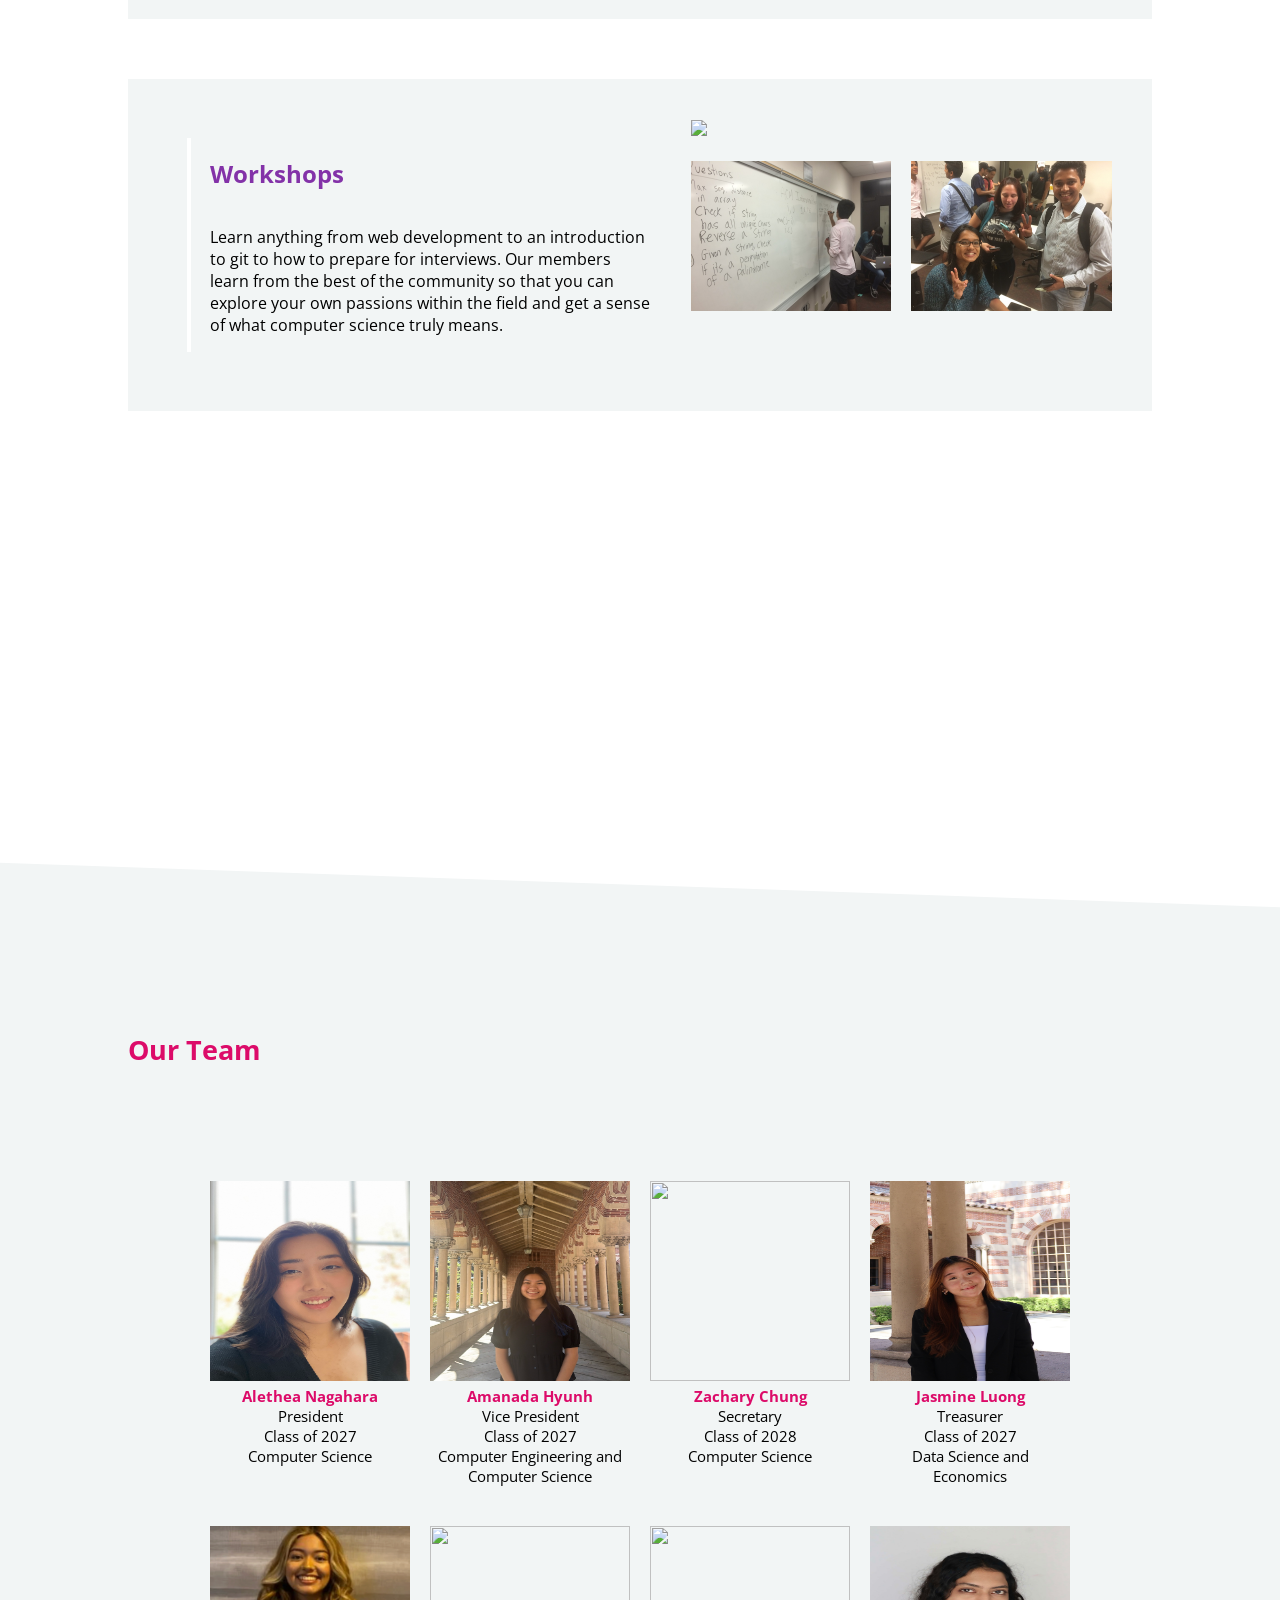
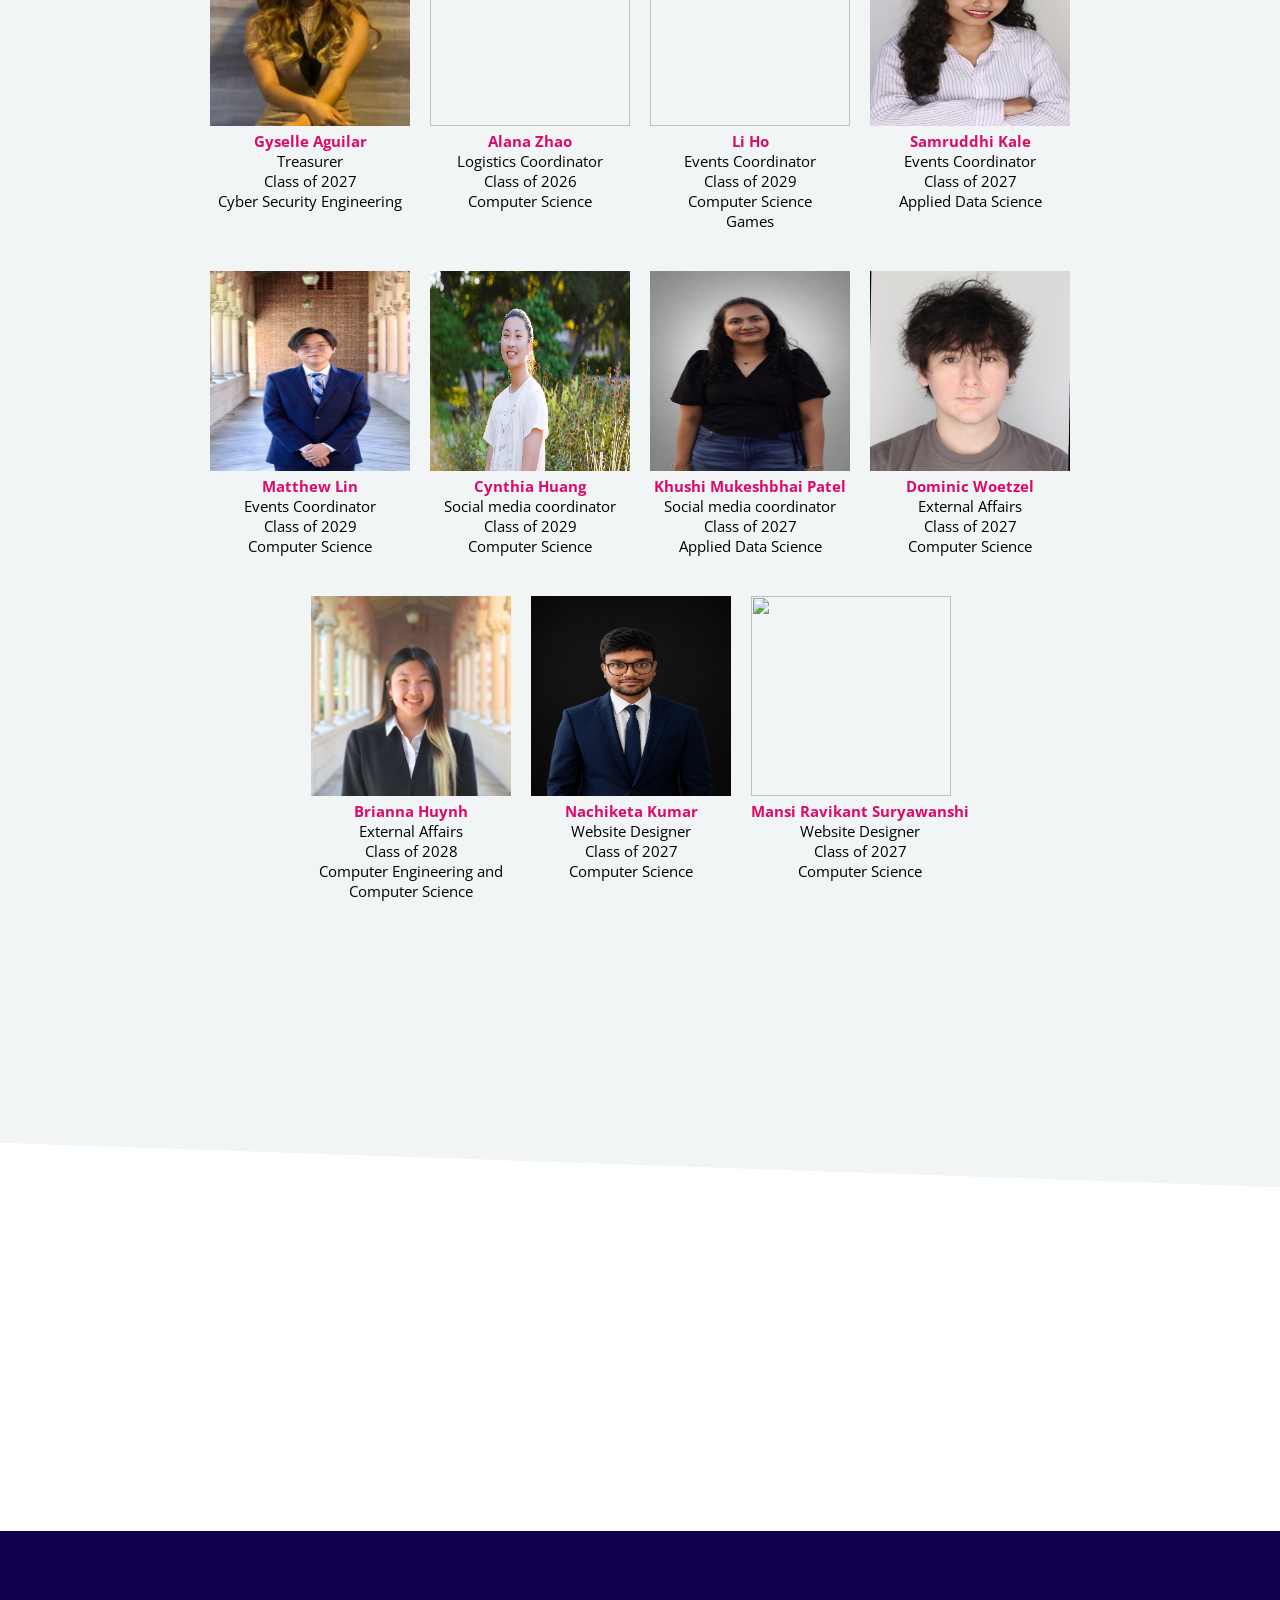
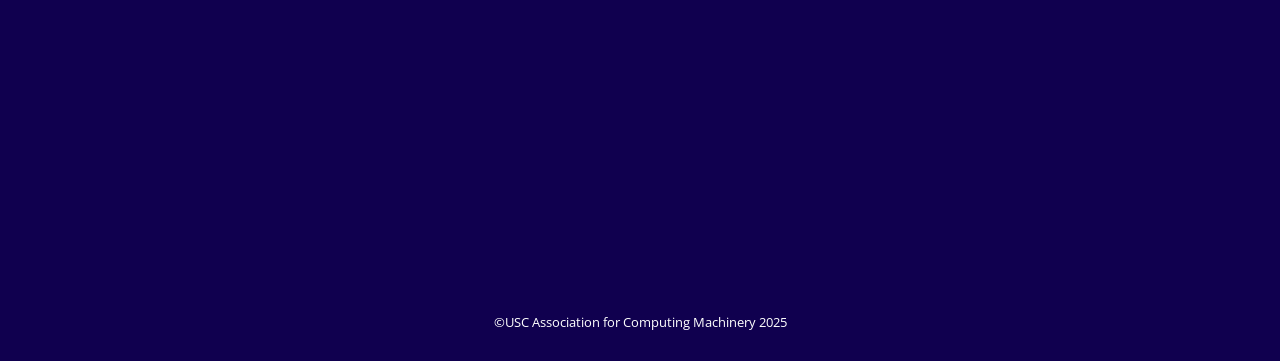
==== commit f1d5343f: "Included missing picture" ====
--- a/index.html
+++ b/index.html
@@ -77,7 +77,8 @@
 			</div>
 			<div id="about-section">
 				<div id="about-title">About Us</div>
-				<div id="about-information">We are ACM @ USC, which stands for the Association for Computing Machinery. We
+				<div id="about-information">We are ACM @ USC, which stands for the Association for Computing Machinery.
+					We
 					are USC's largest computer science organization on campus, and we aim to provide as many events and
 					opportunities as possible to help develop your professional and technical skills.</div>
 				<div id="icon-section">
@@ -245,7 +246,7 @@
 					</div>
 					<div class="person">
 						<div class="info">
-							<img src="img/headshot/E-Board Headshots/">
+							<img src="img/headshot/E-Board Headshots/Matthew_head_shot.jpeg">
 							<p>Matthew Lin</p>
 						</div>
 						<p>Events Coordinator</p>
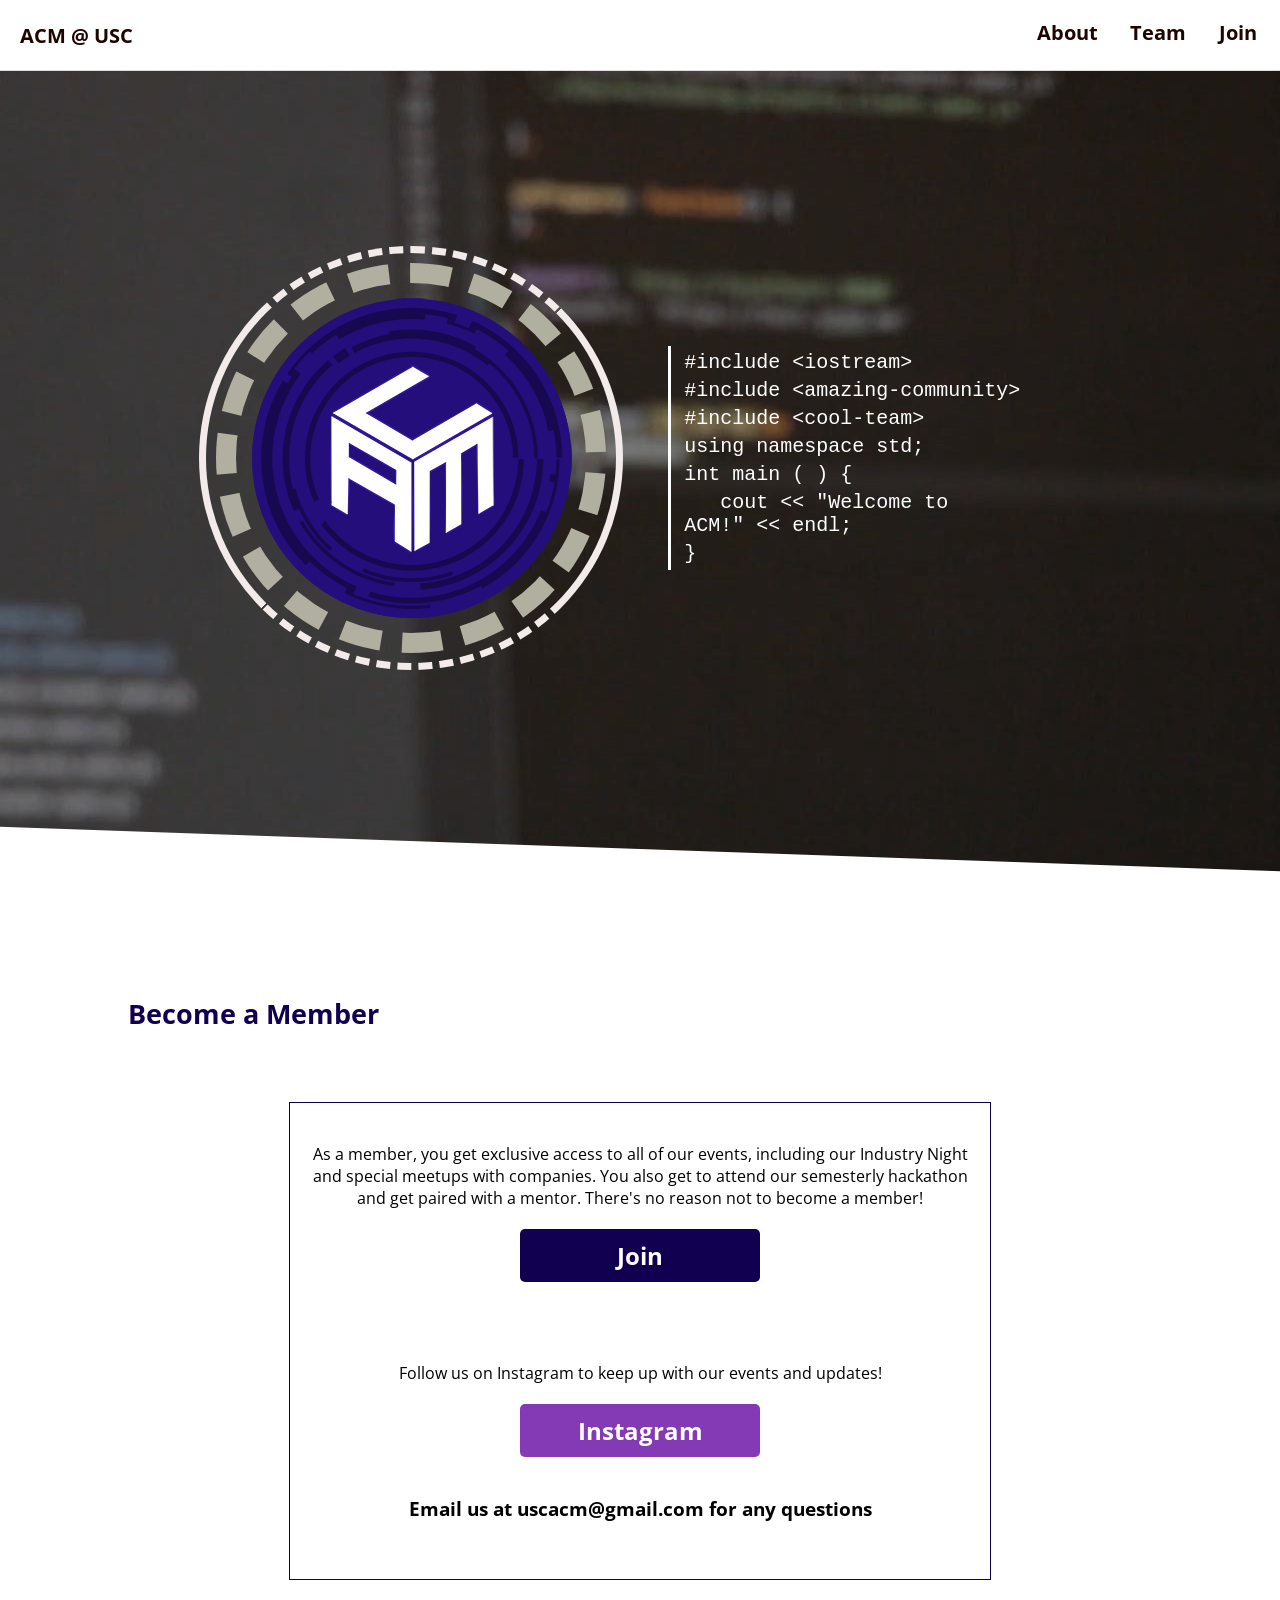
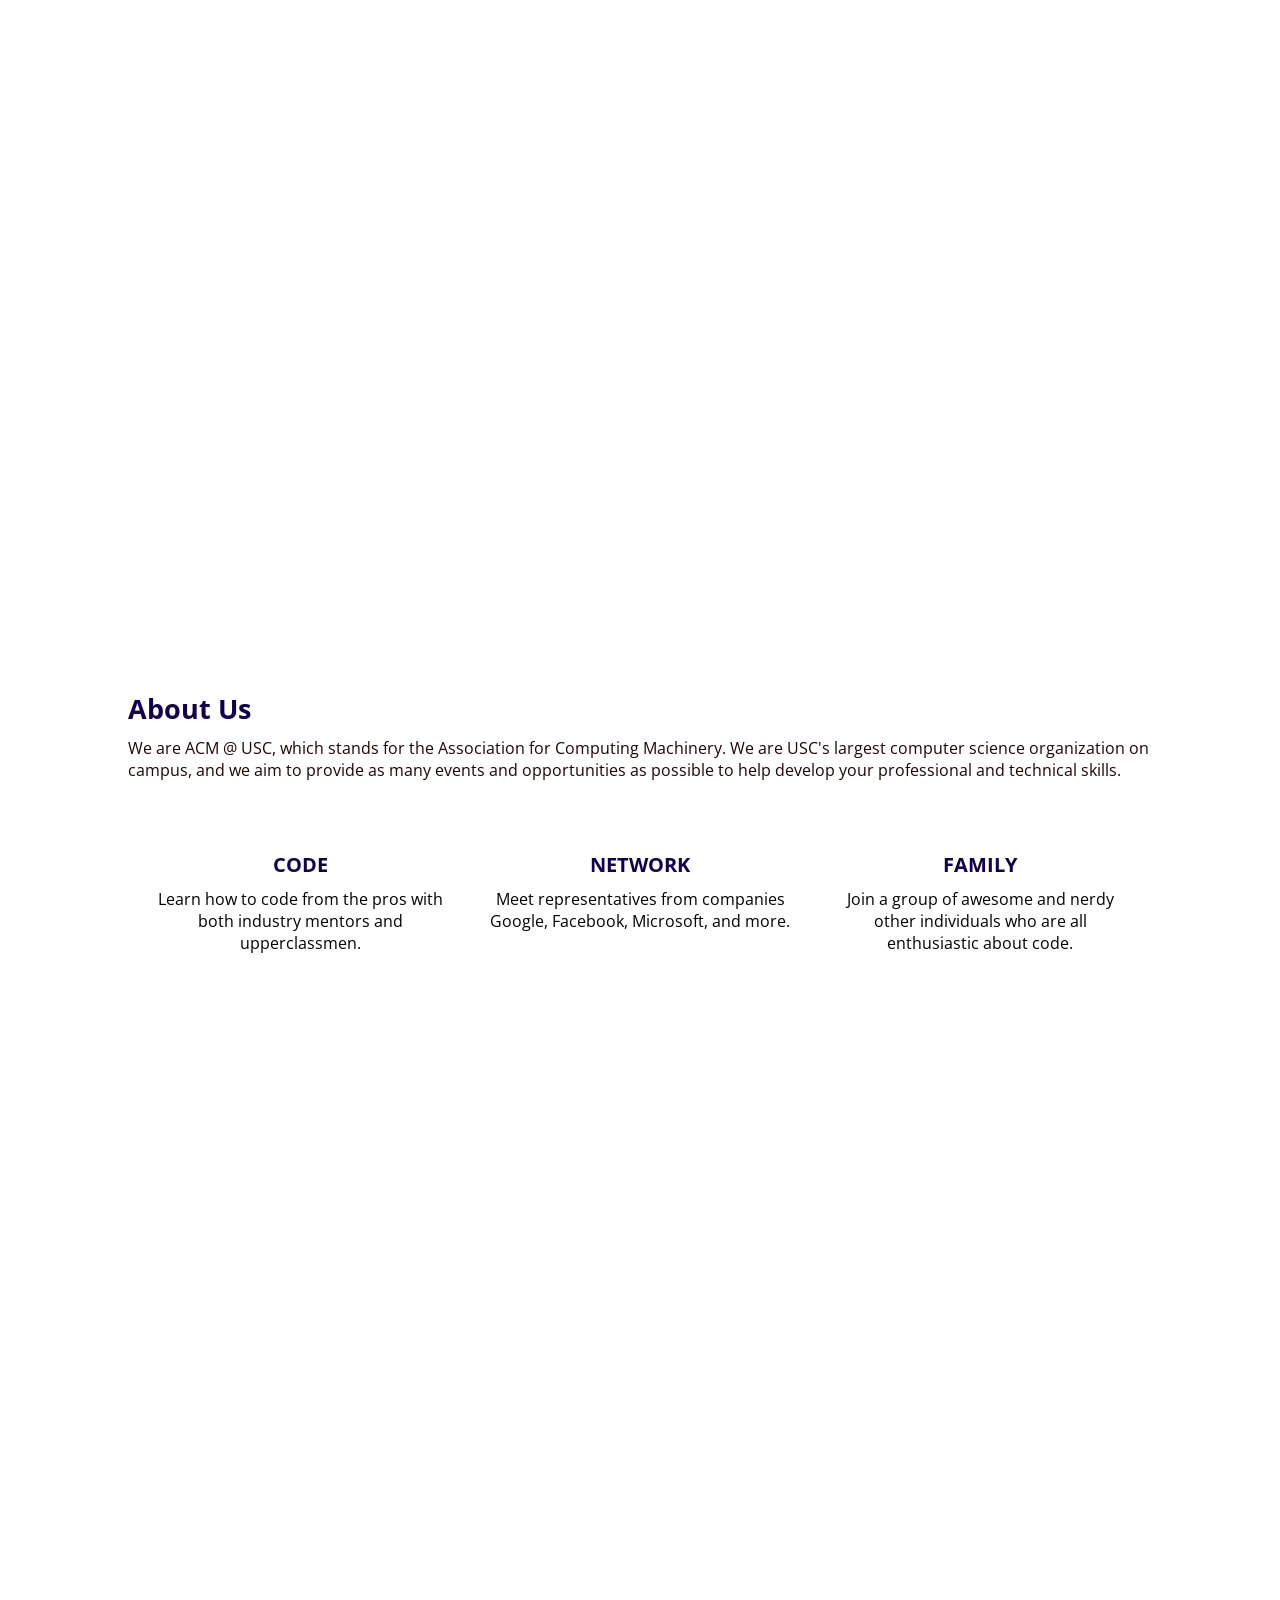
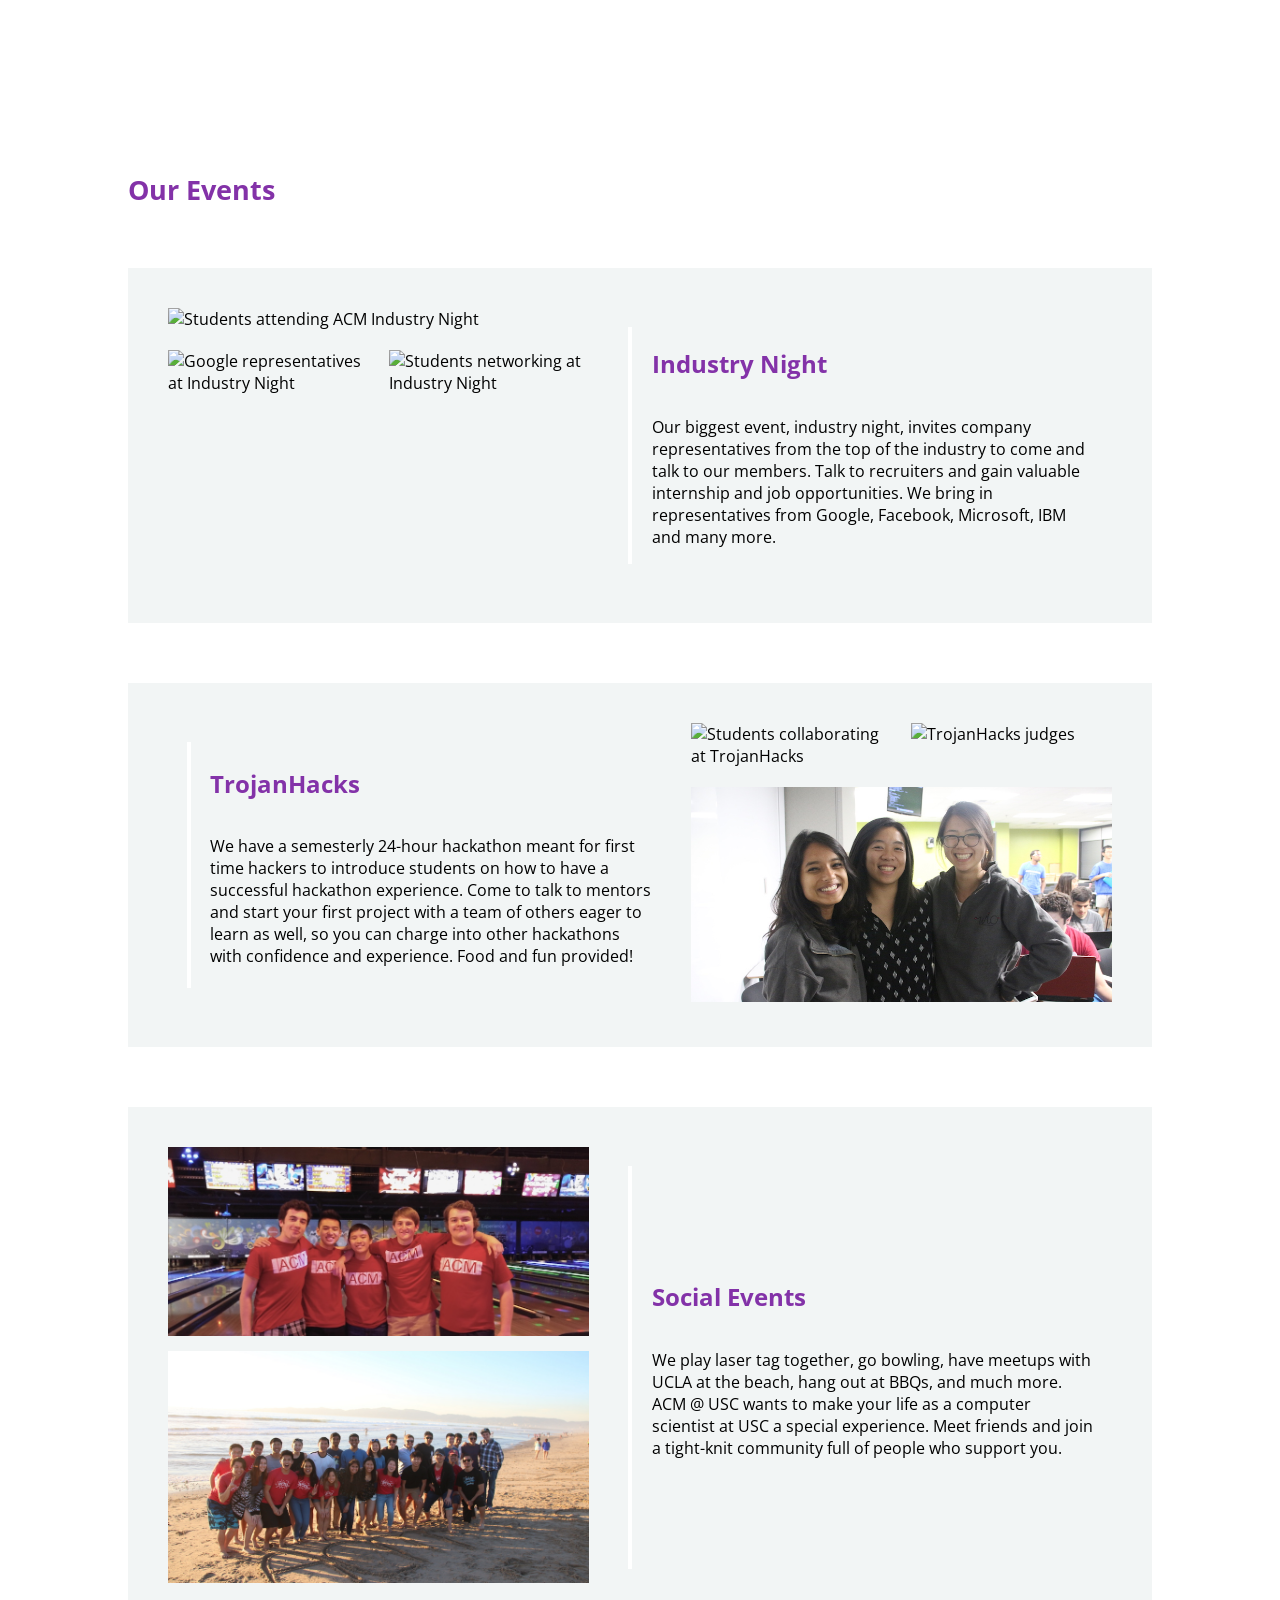
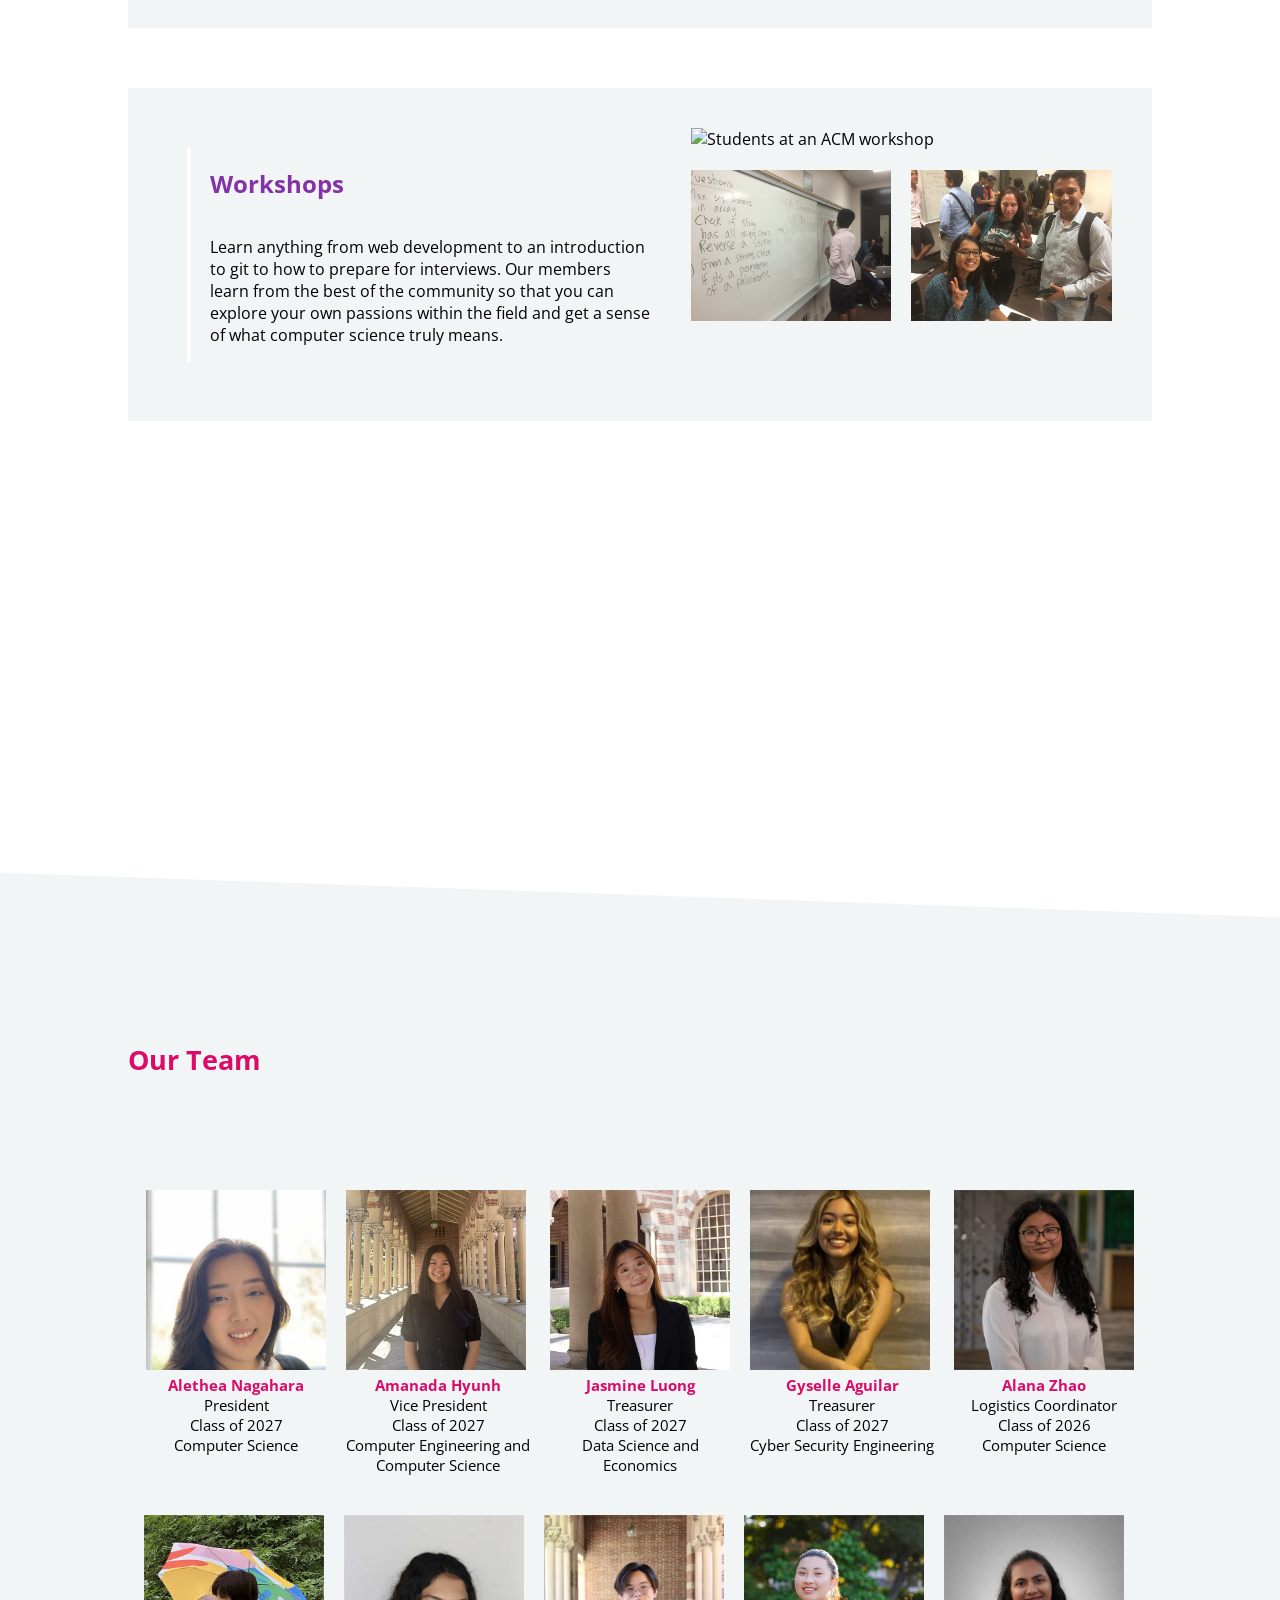
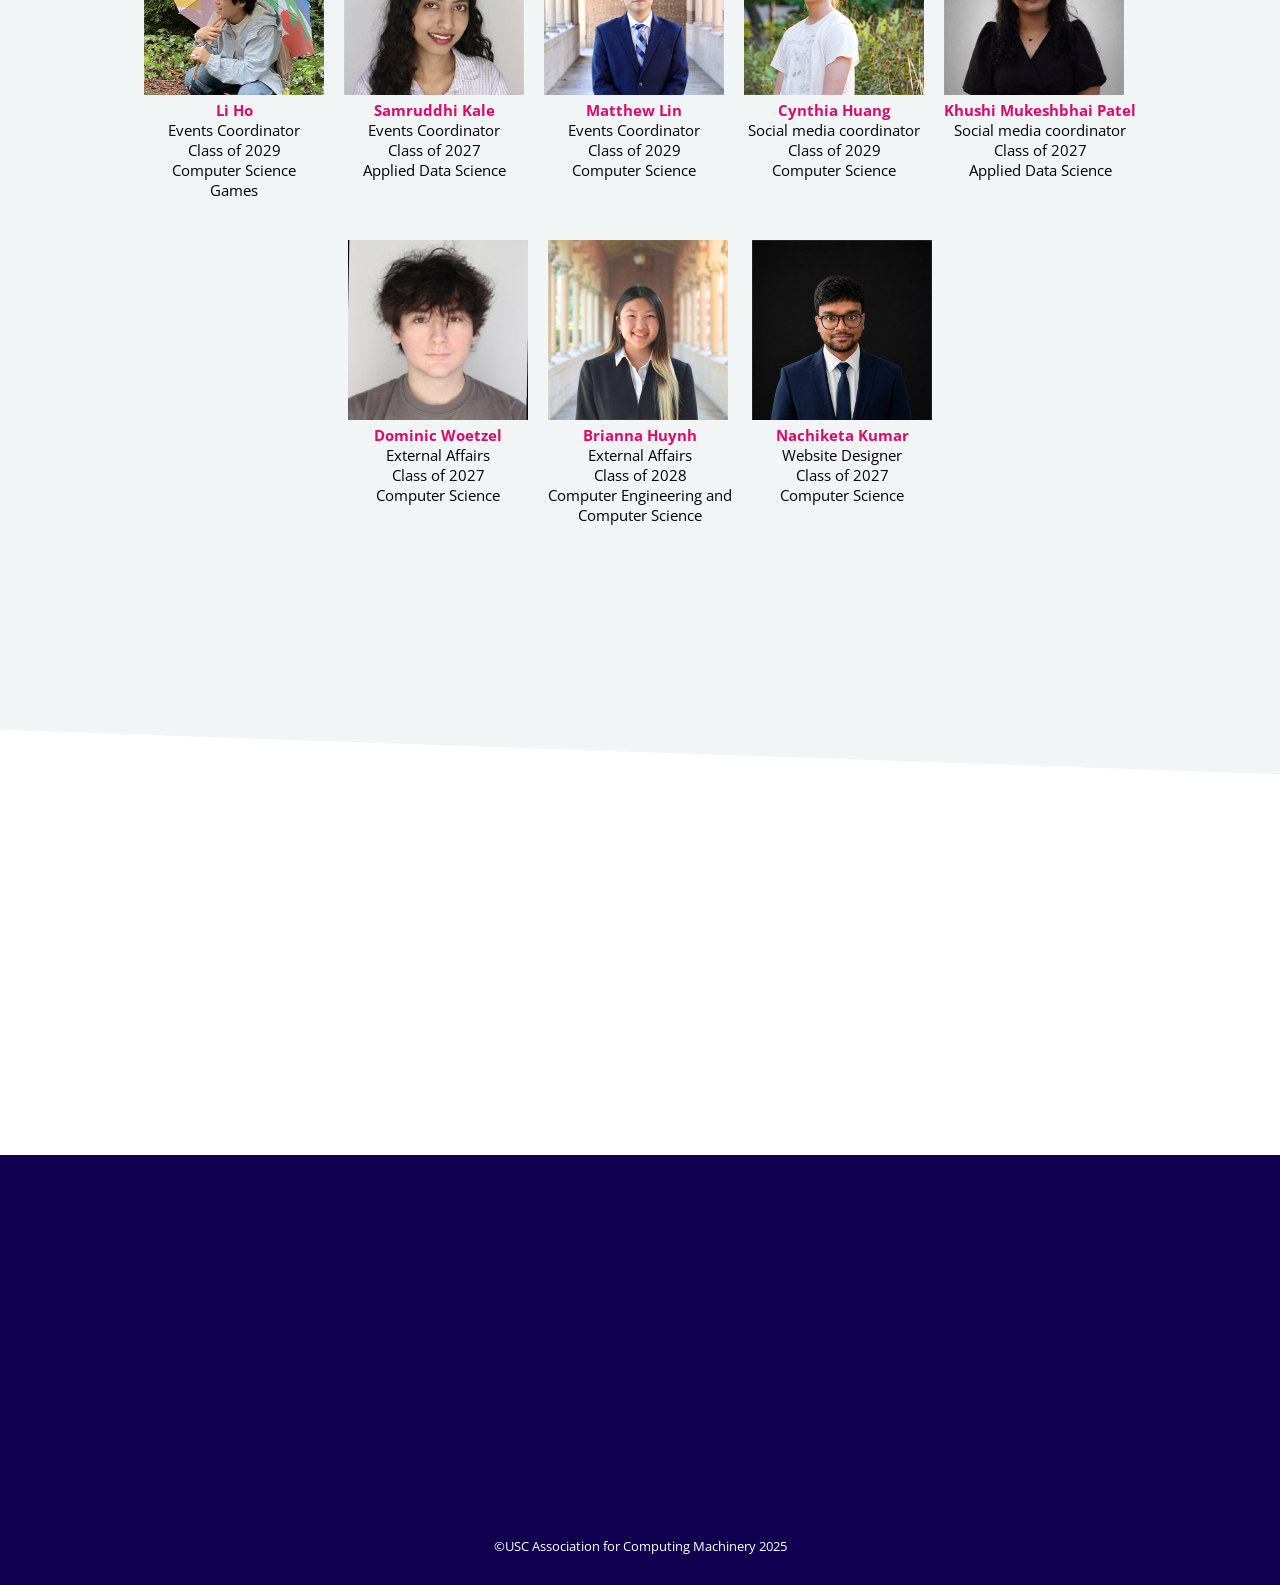
==== commit fc74c6e1: "Refactor code structure and remove redundant sections for improved readability and maintainability" ====
--- a/index.html
+++ b/index.html
@@ -15,8 +15,8 @@
 
 <body>
 	<div id="background">
-		<video id="bgvid" playsinline autoplay muted loop>
-			<source src="img/code.mp4" type="video/mp4">
+		<video id="bgvid" playsinline autoplay muted loop preload="none" poster="css/code-alt.jpg">
+			<source data-src="img/code.mp4" type="video/mp4">
 		</video>
 	</div>
 	<!-- Navbar -->
@@ -26,7 +26,7 @@
 			<div class="nav-tab nav-end"><a href="#about-section">About</a></div>
 			<div class="nav-tab"><a href="#us-section">Team</a></div>
 			<div class="nav-tab join-tab"><a href="#membership-section">Join</a></div>
-			<div class="nav-tab" id="menu-button"><img src="img/menu-icon.png" />
+			<div class="nav-tab" id="menu-button"><img src="img/menu-icon.png" width="23" height="23" alt="Open navigation menu" />
 
 			</div>
 		</div>
@@ -37,7 +37,7 @@
 					<div id="circle-one">
 						<div id="circle-two"></div>
 					</div>
-					<img src="img/acm_logo2.png" id="center-logo" />
+					<img src="img/acm_logo2.png" id="center-logo" width="338" height="338" fetchpriority="high" decoding="async" alt="ACM at USC" />
 				</div>
 				<div id="typing-box">
 					<p>#include &lt;iostream&gt;</p>
@@ -107,10 +107,10 @@
 				<div id="events-title">Our Events</div>
 				<div data-aos="fade-left" data-aos-duration="1000" class="event-block">
 					<div class="event-collage">
-						<div class="img-wrapper"><img src="img/industry/audience.jpg" /></div>
+						<div class="img-wrapper"><img src="img/industry/audience.jpg" width="700" height="379" loading="lazy" decoding="async" alt="Students attending ACM Industry Night" /></div>
 						<div class="img-row">
-							<div class="img-wrapper"><img src="img/industry/google.jpg" /></div>
-							<div class="img-wrapper"><img src="img/industry/goobers.jpg" /></div>
+							<div class="img-wrapper"><img src="img/industry/google.jpg" width="700" height="467" loading="lazy" decoding="async" alt="Google representatives at Industry Night" /></div>
+							<div class="img-wrapper"><img src="img/industry/goobers.jpg" width="800" height="533" loading="lazy" decoding="async" alt="Students networking at Industry Night" /></div>
 						</div>
 					</div>
 					<div class="event-info">
@@ -124,10 +124,10 @@
 				<div data-aos="fade-right" data-aos-duration="1000" class="event-block reverse-order">
 					<div class="event-collage">
 						<div class="img-row">
-							<div class="img-wrapper"><img src="img/trojanhacks/table.jpg" /></div>
-							<div class="img-wrapper"><img src="img/trojanhacks/judges.jpg" /></div>
-						</div>
-						<div class="img-wrapper"><img src="img/trojanhacks/squad.jpg" /></div>
+							<div class="img-wrapper"><img src="img/trojanhacks/table.jpg" width="700" height="467" loading="lazy" decoding="async" alt="Students collaborating at TrojanHacks" /></div>
+							<div class="img-wrapper"><img src="img/trojanhacks/judges.jpg" width="800" height="533" loading="lazy" decoding="async" alt="TrojanHacks judges" /></div>
+						</div>
+						<div class="img-wrapper"><img src="img/trojanhacks/squad.jpg" width="800" height="408" loading="lazy" decoding="async" alt="TrojanHacks participants" /></div>
 					</div>
 					<div class="event-info">
 						<h2>TrojanHacks</h2>
@@ -139,8 +139,8 @@
 				</div>
 				<div data-aos="fade-left" data-aos-duration="1000" class="event-block">
 					<div class="event-collage">
-						<div class="img-wrapper"><img src="img/social/bowling.jpg" /></div>
-						<div class="img-wrapper"><img src="img/social/beach.jpg" /></div>
+						<div class="img-wrapper"><img src="img/social/bowling.jpg" width="900" height="403" loading="lazy" decoding="async" alt="ACM bowling social" /></div>
+						<div class="img-wrapper"><img src="img/social/beach.jpg" width="900" height="496" loading="lazy" decoding="async" alt="ACM beach social" /></div>
 					</div>
 					<div class="event-info">
 						<h2>Social Events</h2>
@@ -152,10 +152,10 @@
 				</div>
 				<div data-aos="fade-right" data-aos-duration="1000" class="event-block reverse-order">
 					<div class="event-collage">
-						<div class="img-wrapper"><img src="img/workshop/class.jpg" /></div>
+						<div class="img-wrapper"><img src="img/workshop/class.jpg" width="1000" height="667" loading="lazy" decoding="async" alt="Students at an ACM workshop" /></div>
 						<div class="img-row">
-							<div class="img-wrapper"><img src="img/workshop/whiteboard.jpg" /></div>
-							<div class="img-wrapper"><img src="img/workshop/family.jpg" /></div>
+							<div class="img-wrapper"><img src="img/workshop/whiteboard.jpg" width="800" height="600" loading="lazy" decoding="async" alt="Workshop instruction at a whiteboard" /></div>
+							<div class="img-wrapper"><img src="img/workshop/family.jpg" width="800" height="600" loading="lazy" decoding="async" alt="ACM workshop attendees" /></div>
 						</div>
 					</div>
 					<div class="event-info">
@@ -173,7 +173,7 @@
 				<div id="team">
 					<div class="person">
 						<div class="info">
-							<img src="img/headshot/E-Board Headshots/Alethea_headshot.jpeg">
+							<img src="img/headshot/optimized/Alethea_headshot.jpg" width="180" height="180" loading="lazy" decoding="async" alt="Alethea Nagahara">
 							<p>Alethea Nagahara</p>
 						</div>
 						<p>President</p>
@@ -182,7 +182,7 @@
 					</div>
 					<div class="person">
 						<div class="info">
-							<img src="img/headshot/E-Board Headshots/Amanda Headshot.jpg">
+							<img src="img/headshot/optimized/Amanda Headshot.jpg" width="180" height="180" loading="lazy" decoding="async" alt="Amanda Huynh">
 							<p>Amanada Hyunh</p>
 						</div>
 						<p>Vice President</p>
@@ -191,17 +191,7 @@
 					</div>
 					<div class="person">
 						<div class="info">
-							<img src="img/headshot/E-Board Headshots/">
-							<p>Zachary Chung</p>
-						</div>
-						<p>Secretary</p>
-						<p>Class of 2028</p>
-						<p>Computer Science</p>
-					</div>
-
-					<div class="person">
-						<div class="info">
-							<img src="img/headshot/E-Board Headshots/Luong_Jasmine_Headshot.jpg">
+							<img src="img/headshot/optimized/Luong_Jasmine_Headshot.jpg" width="180" height="180" loading="lazy" decoding="async" alt="Jasmine Luong">
 							<p>Jasmine Luong</p>
 						</div>
 						<p>Treasurer</p>
@@ -210,7 +200,7 @@
 					</div>
 					<div class="person">
 						<div class="info">
-							<img src="img/headshot/E-Board Headshots/Gyselle Aguilar.png">
+							<img src="img/headshot/optimized/Gyselle Aguilar.jpg" width="180" height="180" loading="lazy" decoding="async" alt="Gyselle Aguilar">
 							<p>Gyselle Aguilar</p>
 						</div>
 						<p>Treasurer</p>
@@ -219,7 +209,7 @@
 					</div>
 					<div class="person">
 						<div class="info">
-							<img src="img/headshot/E-Board Headshots/alana headshot.jpg">
+							<img src="img/headshot/optimized/alana headshot.jpg" width="180" height="180" loading="lazy" decoding="async" alt="Alana Zhao">
 							<p>Alana Zhao</p>
 						</div>
 						<p>Logistics Coordinator</p>
@@ -228,7 +218,7 @@
 					</div>
 					<div class="person">
 						<div class="info">
-							<img src="img/headshot/E-Board Headshots/">
+							<img src="img/headshot/optimized/Li_Headshot.jpg" width="180" height="180" loading="lazy" decoding="async" alt="Li Ho">
 							<p>Li Ho</p>
 						</div>
 						<p>Events Coordinator</p>
@@ -237,7 +227,7 @@
 					</div>
 					<div class="person">
 						<div class="info">
-							<img src="img/headshot/E-Board Headshots/Samruddhi_Headshot.jpg">
+							<img src="img/headshot/optimized/Samruddhi_Headshot.jpg" width="180" height="180" loading="lazy" decoding="async" alt="Samruddhi Kale">
 							<p>Samruddhi Kale</p>
 						</div>
 						<p>Events Coordinator</p>
@@ -246,7 +236,7 @@
 					</div>
 					<div class="person">
 						<div class="info">
-							<img src="img/headshot/E-Board Headshots/Matthew_head_shot.jpeg">
+							<img src="img/headshot/optimized/Matthew_head_shot.jpg" width="180" height="180" loading="lazy" decoding="async" alt="Matthew Lin">
 							<p>Matthew Lin</p>
 						</div>
 						<p>Events Coordinator</p>
@@ -255,7 +245,7 @@
 					</div>
 					<div class="person">
 						<div class="info">
-							<img src="img/headshot/E-Board Headshots/Cynthia_headshot.jpg">
+							<img src="img/headshot/optimized/Cynthia_headshot.jpg" width="180" height="180" loading="lazy" decoding="async" alt="Cynthia Huang">
 							<p>Cynthia Huang</p>
 						</div>
 						<p>Social media coordinator</p>
@@ -264,7 +254,7 @@
 					</div>
 					<div class="person">
 						<div class="info">
-							<img src="img/headshot/E-Board Headshots/Khushi_Headshot.png">
+							<img src="img/headshot/optimized/Khushi_Headshot.jpg" width="180" height="180" loading="lazy" decoding="async" alt="Khushi Mukeshbhai Patel">
 							<p>Khushi Mukeshbhai Patel</p>
 						</div>
 						<p>Social media coordinator</p>
@@ -273,7 +263,7 @@
 					</div>
 					<div class="person">
 						<div class="info">
-							<img src="img/headshot/E-Board Headshots/Dominic Headshot.jpg">
+							<img src="img/headshot/optimized/Dominic Headshot.jpg" width="180" height="180" loading="lazy" decoding="async" alt="Dominic Woetzel">
 							<p>Dominic Woetzel</p>
 						</div>
 						<p>External Affairs</p>
@@ -282,7 +272,7 @@
 					</div>
 					<div class="person">
 						<div class="info">
-							<img src="img/headshot/E-Board Headshots/brianna-headshot.jpg">
+							<img src="img/headshot/optimized/brianna-headshot.jpg" width="180" height="180" loading="lazy" decoding="async" alt="Brianna Huynh">
 							<p>Brianna Huynh</p>
 						</div>
 						<p>External Affairs</p>
@@ -291,17 +281,8 @@
 					</div>
 					<div class="person">
 						<div class="info">
-							<img src="img/headshot/E-Board Headshots/Nachiketa_Headshot.png">
+							<img src="img/headshot/optimized/Nachiketa_Headshot.jpg" width="180" height="180" loading="lazy" decoding="async" alt="Nachiketa Kumar">
 							<p>Nachiketa Kumar</p>
-						</div>
-						<p>Website Designer</p>
-						<p>Class of 2027</p>
-						<p>Computer Science</p>
-					</div>
-					<div class="person">
-						<div class="info">
-							<img src="img/headshot/E-Board Headshots/">
-							<p>Mansi Ravikant Suryawanshi</p>
 						</div>
 						<p>Website Designer</p>
 						<p>Class of 2027</p>
@@ -322,6 +303,27 @@
 	<script src="aos/aos.js"></script>
 	<script>
 		AOS.init();
+
+		const backgroundVideo = document.getElementById('bgvid');
+		const loadBackgroundVideo = () => {
+			const source = backgroundVideo.querySelector('source[data-src]');
+			if (!source) return;
+
+			source.src = source.dataset.src;
+			source.removeAttribute('data-src');
+			backgroundVideo.load();
+			backgroundVideo.play().catch(() => {
+				// The poster remains visible if the browser blocks autoplay.
+			});
+		};
+
+		window.addEventListener('load', () => {
+			if ('requestIdleCallback' in window) {
+				requestIdleCallback(loadBackgroundVideo, { timeout: 2500 });
+			} else {
+				setTimeout(loadBackgroundVideo, 500);
+			}
+		}, { once: true });
 	</script>
 	<!-- Typed.js -->
 	<script type="text/javascript" src="js/typed.min.js"></script>
@@ -330,4 +332,4 @@
 	<script src="https://use.fontawesome.com/3c5a1b4ed0.js"></script>
 </body>
 
-</html>+</html>
--- a/css/main.css
+++ b/css/main.css
@@ -29,7 +29,7 @@
 	transform: translateX(-50%) translateY(-50%);
 	background-size: cover;
 	transition: 1s opacity;
-	background-image: url('code-alt.png');
+	background-image: url('code-alt.jpg');
 	background-size: cover;
 	background-repeat: no-repeat;
 	background-color: #251D19;
@@ -445,26 +445,6 @@
 	transform: scale(1.1);
 }
 
-#linkedin {
-	background: #0A66C2;
-	color: white;
-	transition: 0.5s;
-	padding: 10px 20px;
-	border-radius: 5px;
-	width: 200px;
-	width: 200px;
-	font-weight: bold;
-	font-size: 24px;
-	text-align: center;
-	text-decoration: none;
-	margin: 20px 20px 20px 20px;
-}
-
-#linkedin:hover {
-	background-color: #004182;
-	transform: scale(1.1);
-}
-
 #us-section {
 	width: 100%;
 	background-color: #F2F5F5;
@@ -524,8 +504,10 @@
 }
 
 .person img {
-	height: 200px;
-	width: 200px;
+	height: 180px;
+	width: 180px;
+	object-fit: cover;
+	object-position: center top;
 }
 
 
@@ -706,4 +688,4 @@
 		margin: 50px 10% 10px 10%;
 		text-align: center;
 		border: none;
-	}+	}
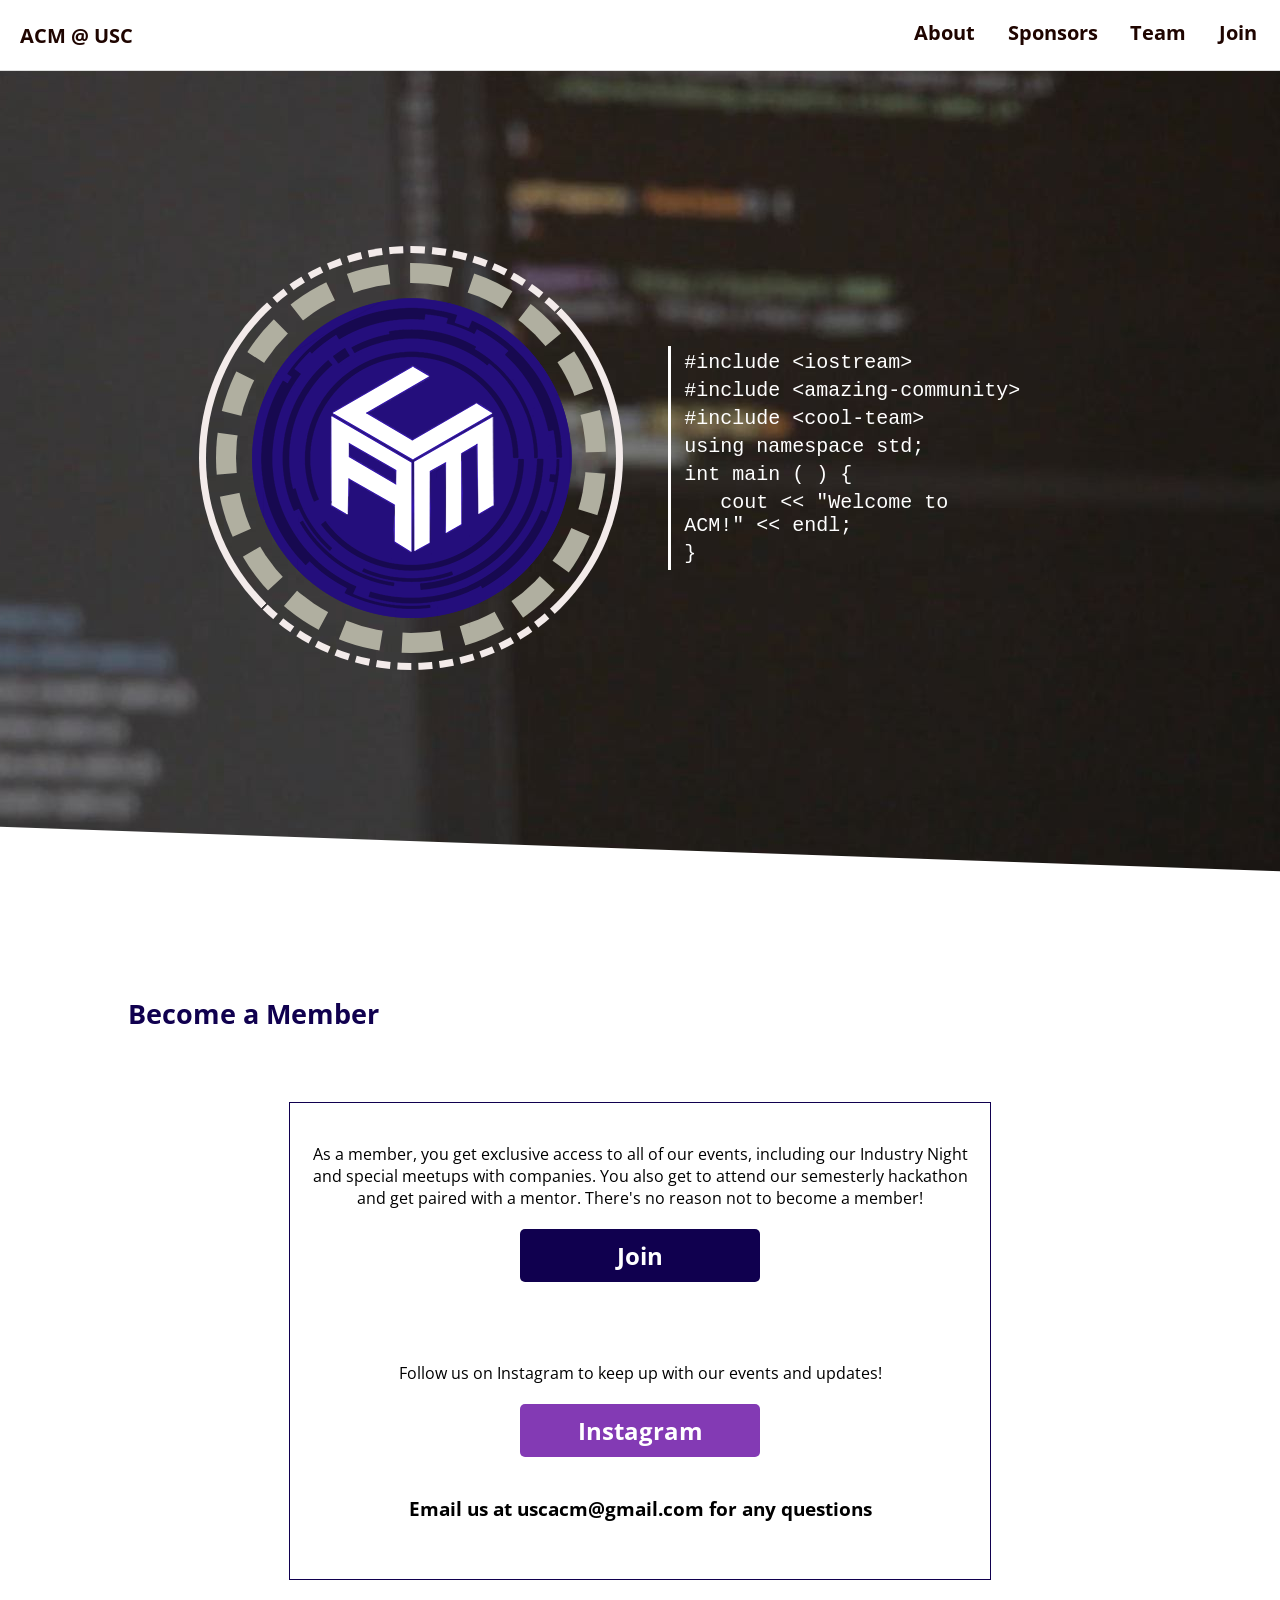
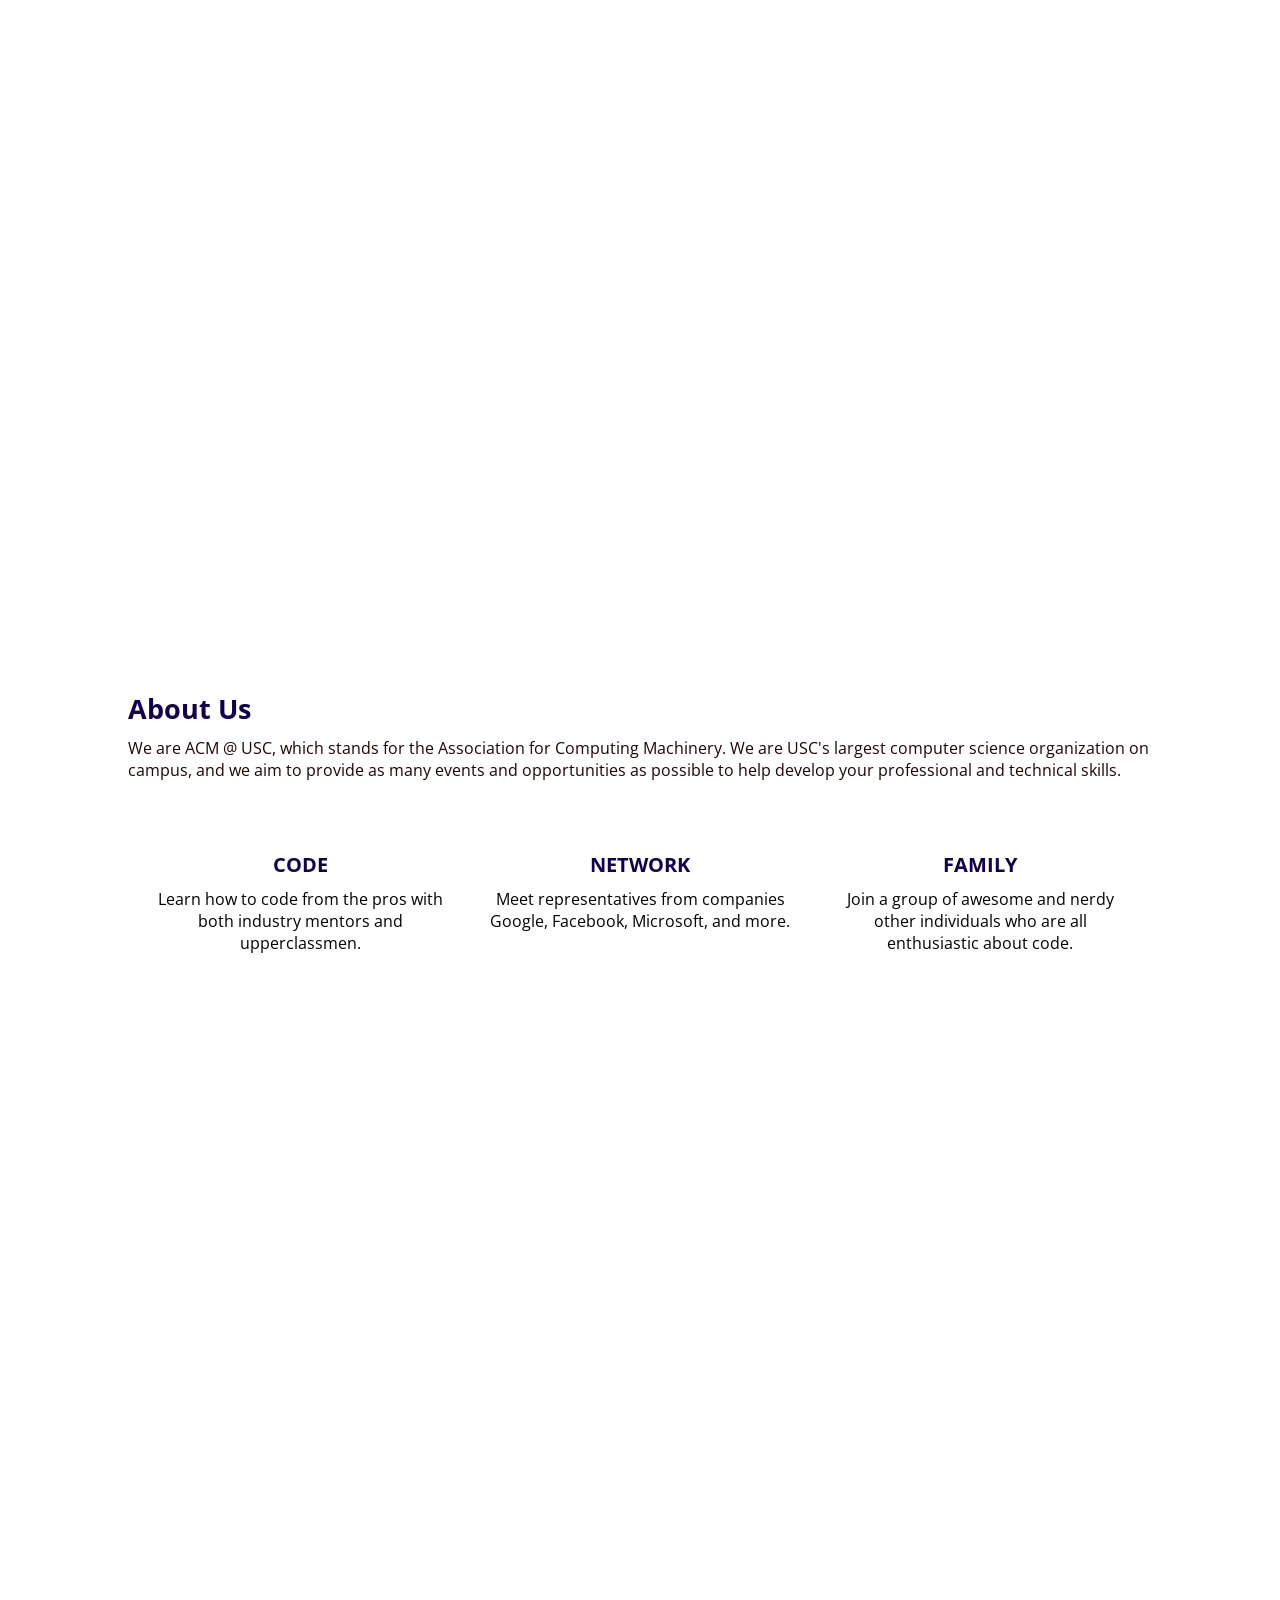
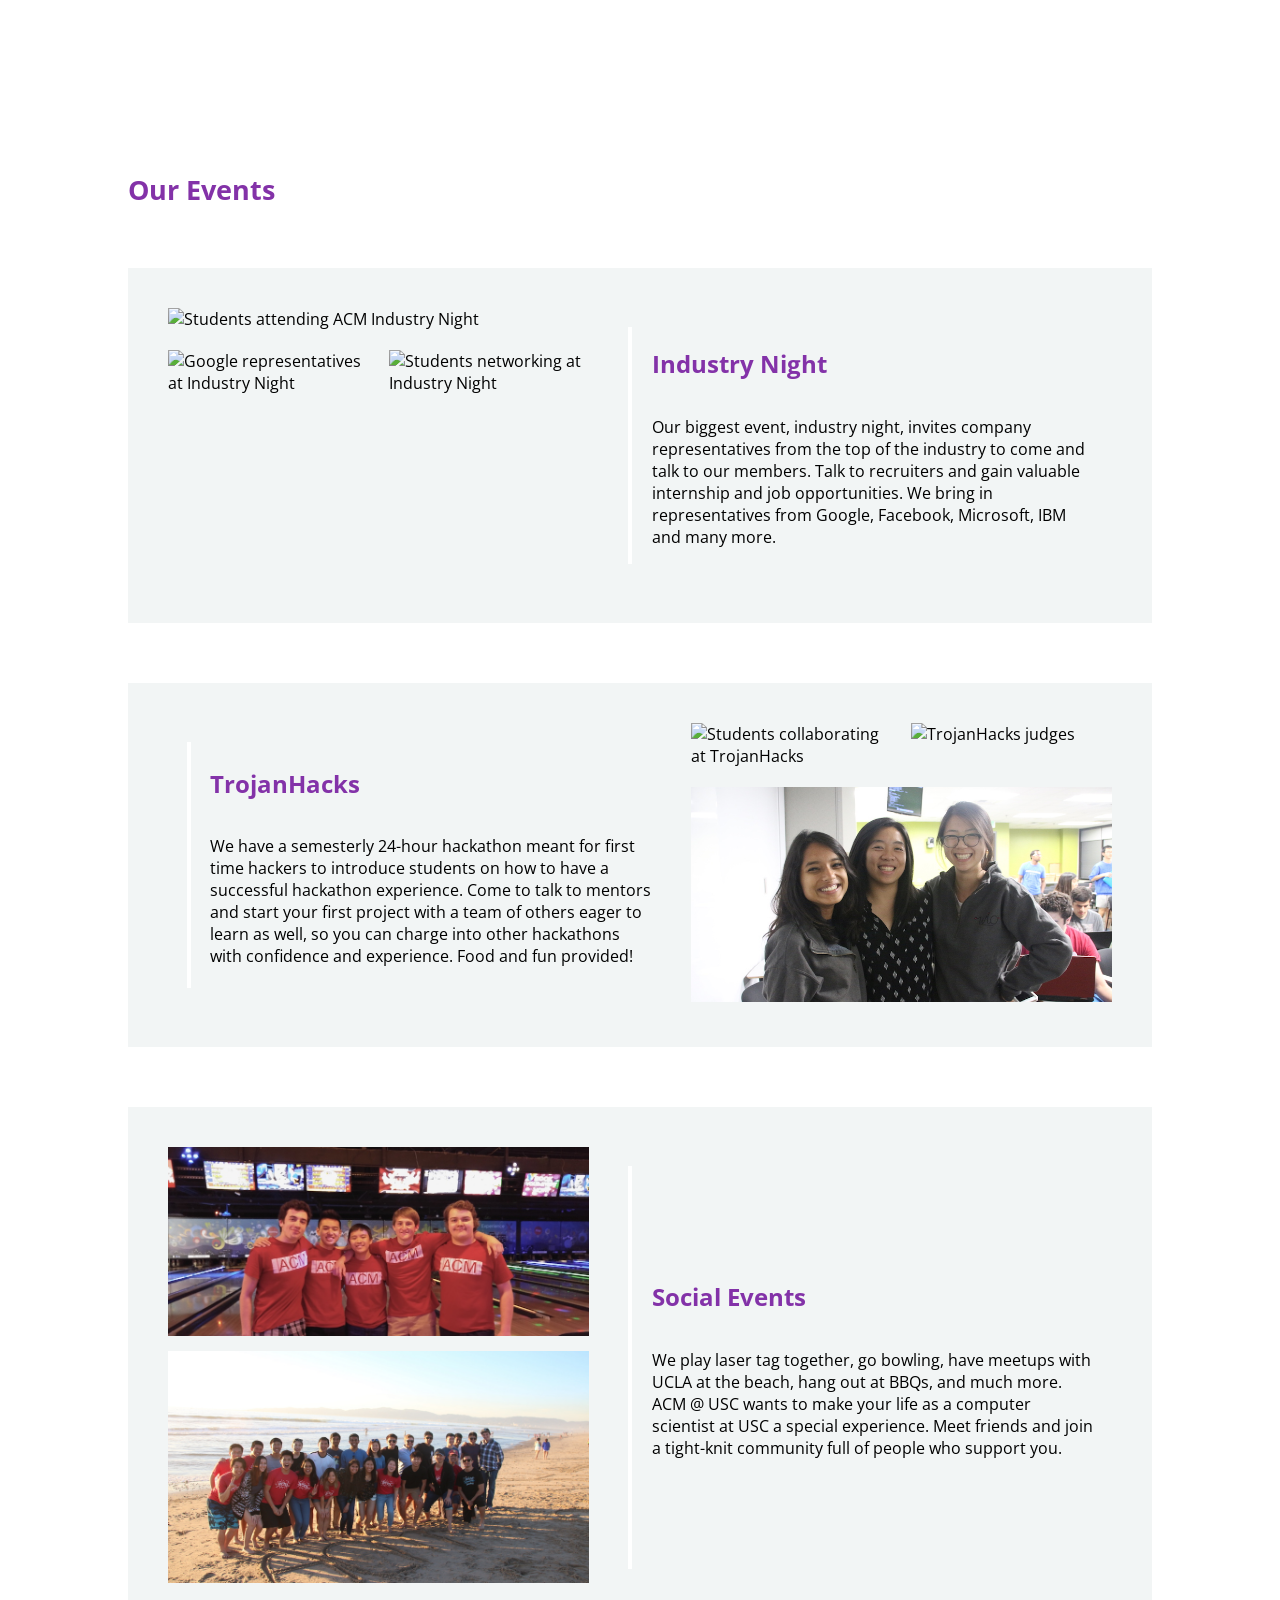
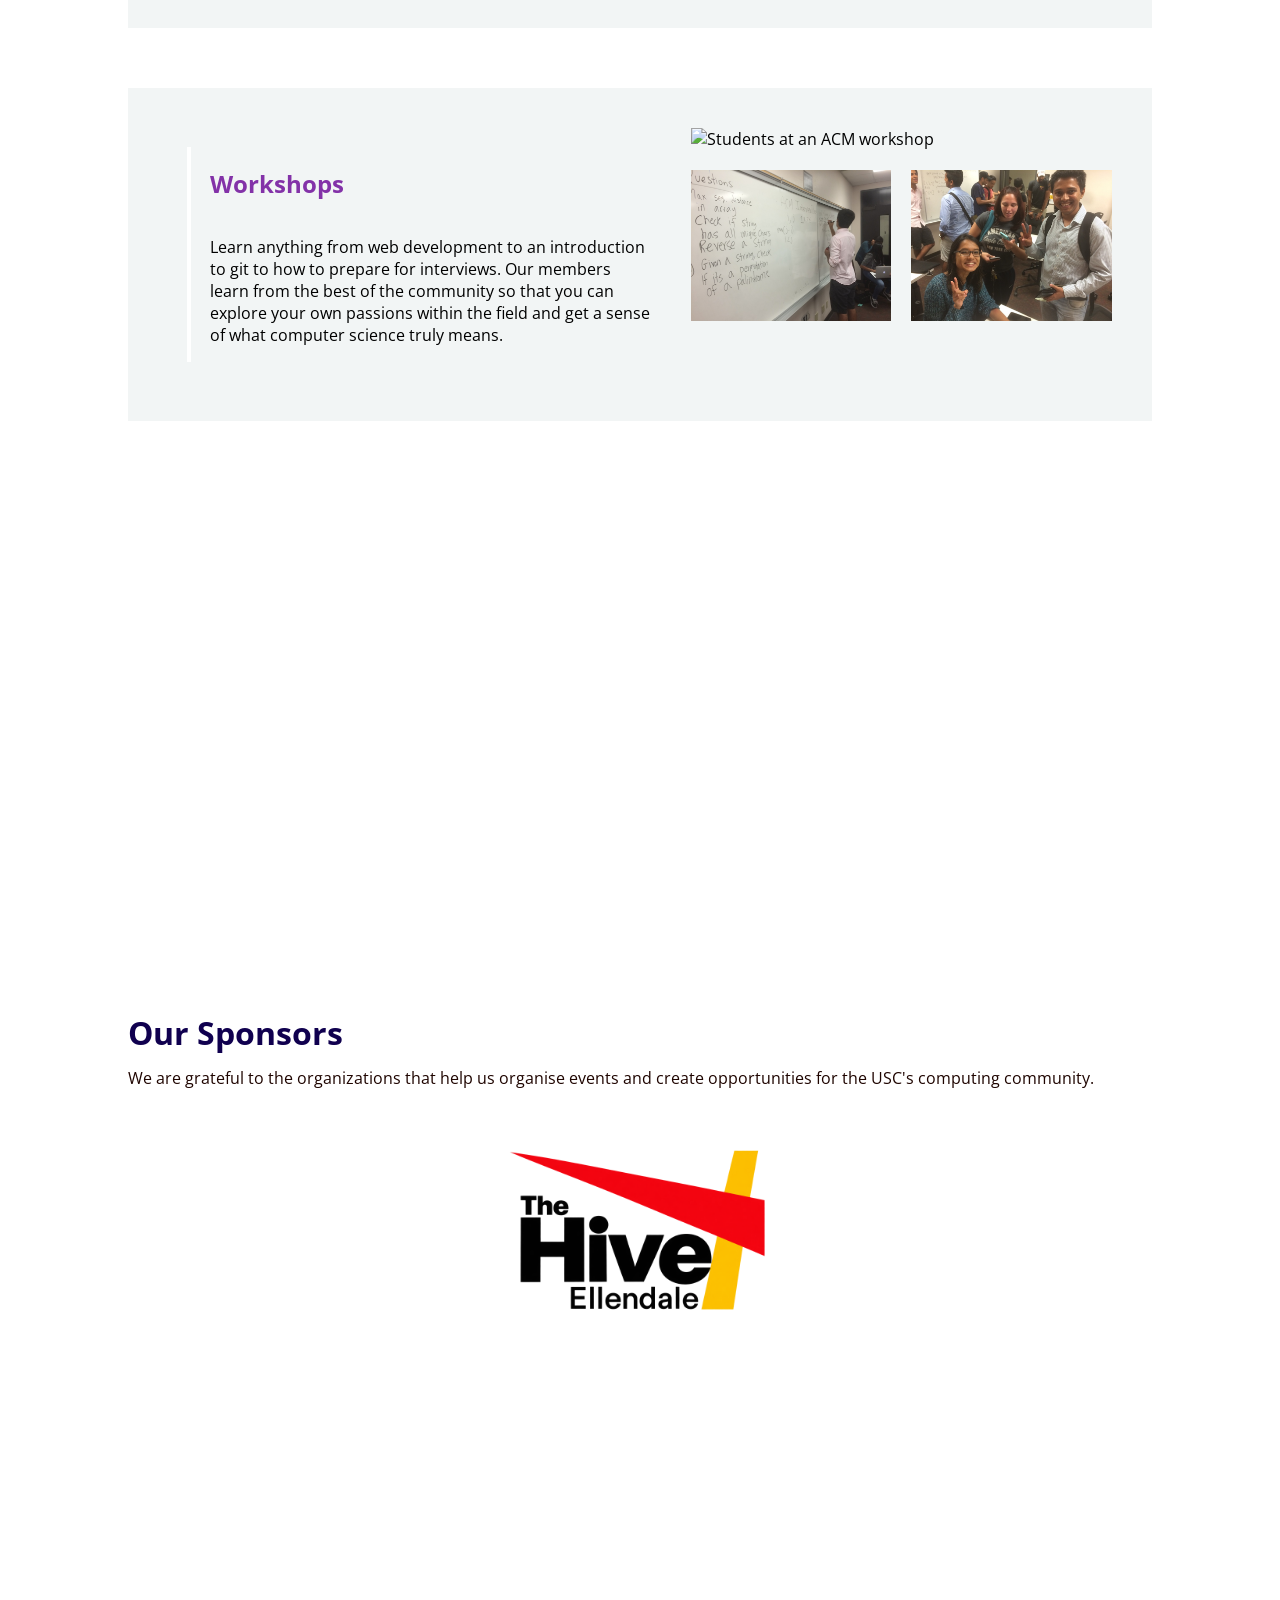
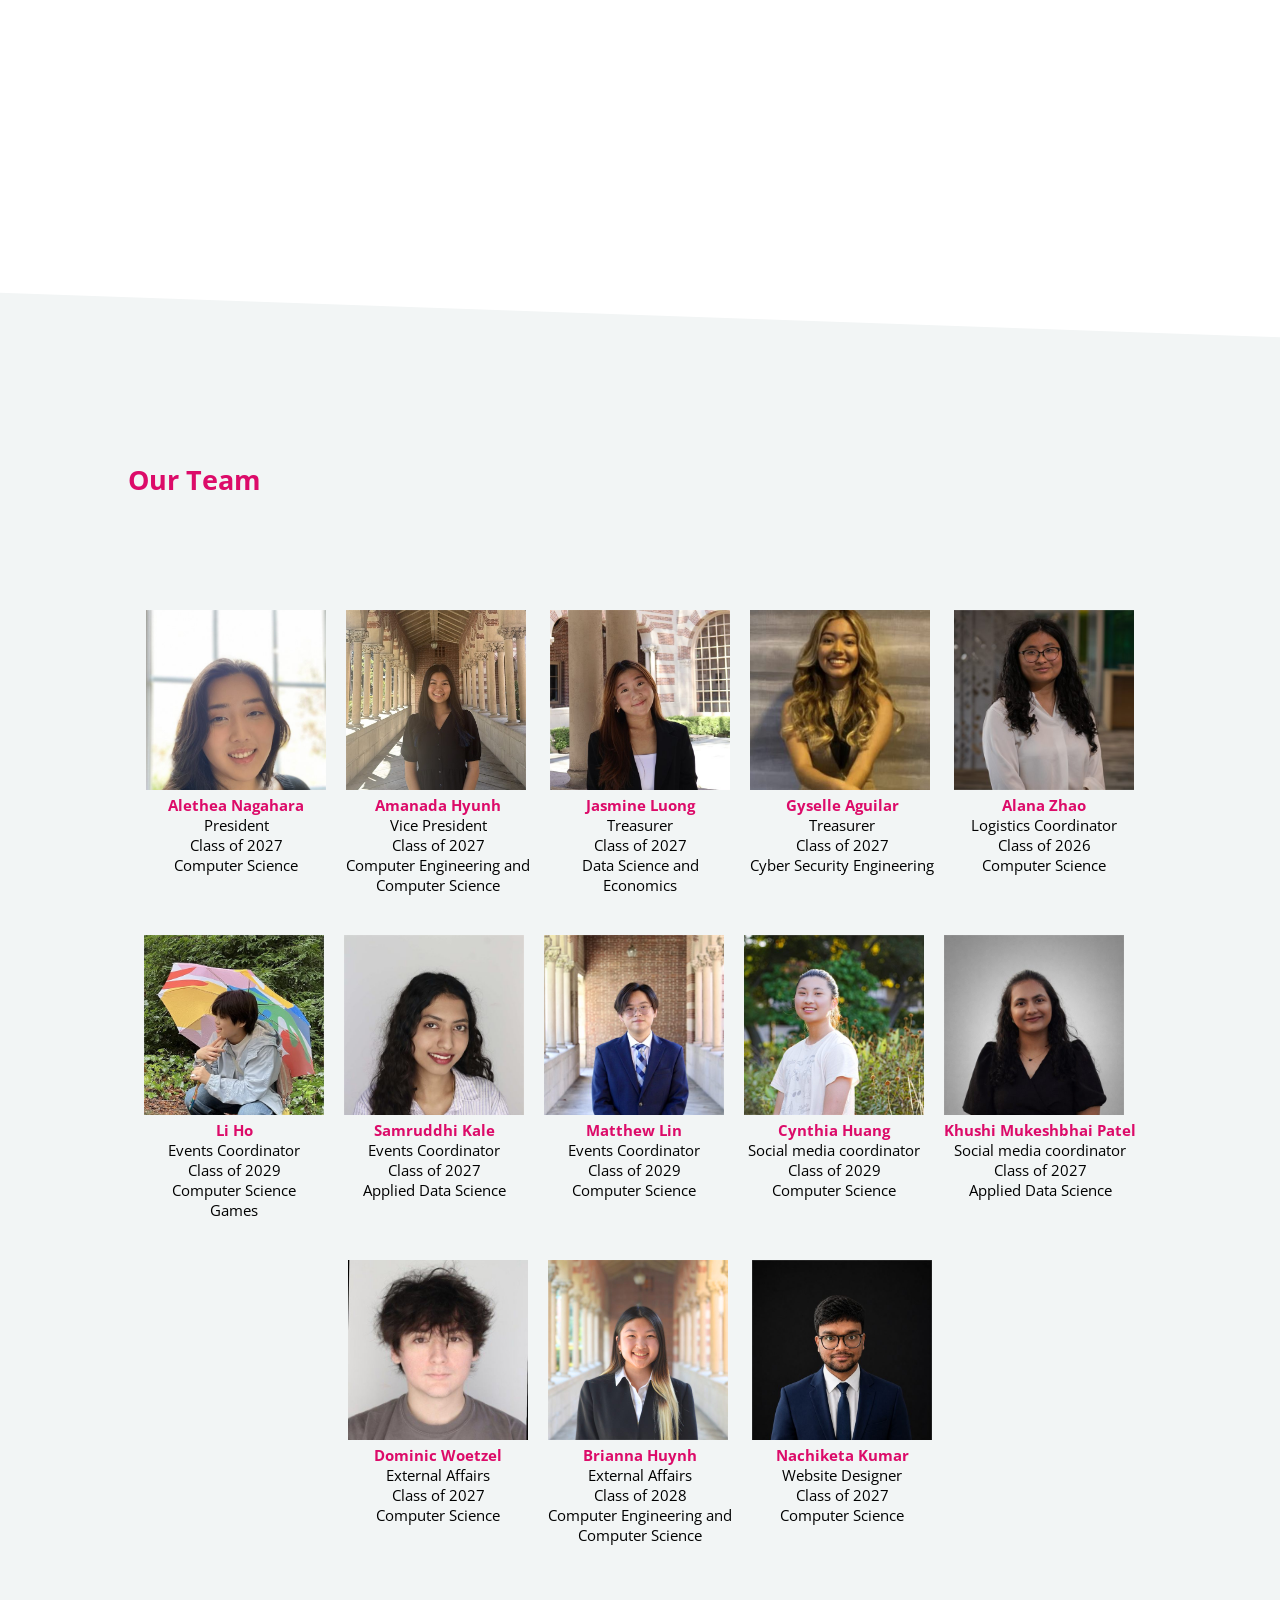
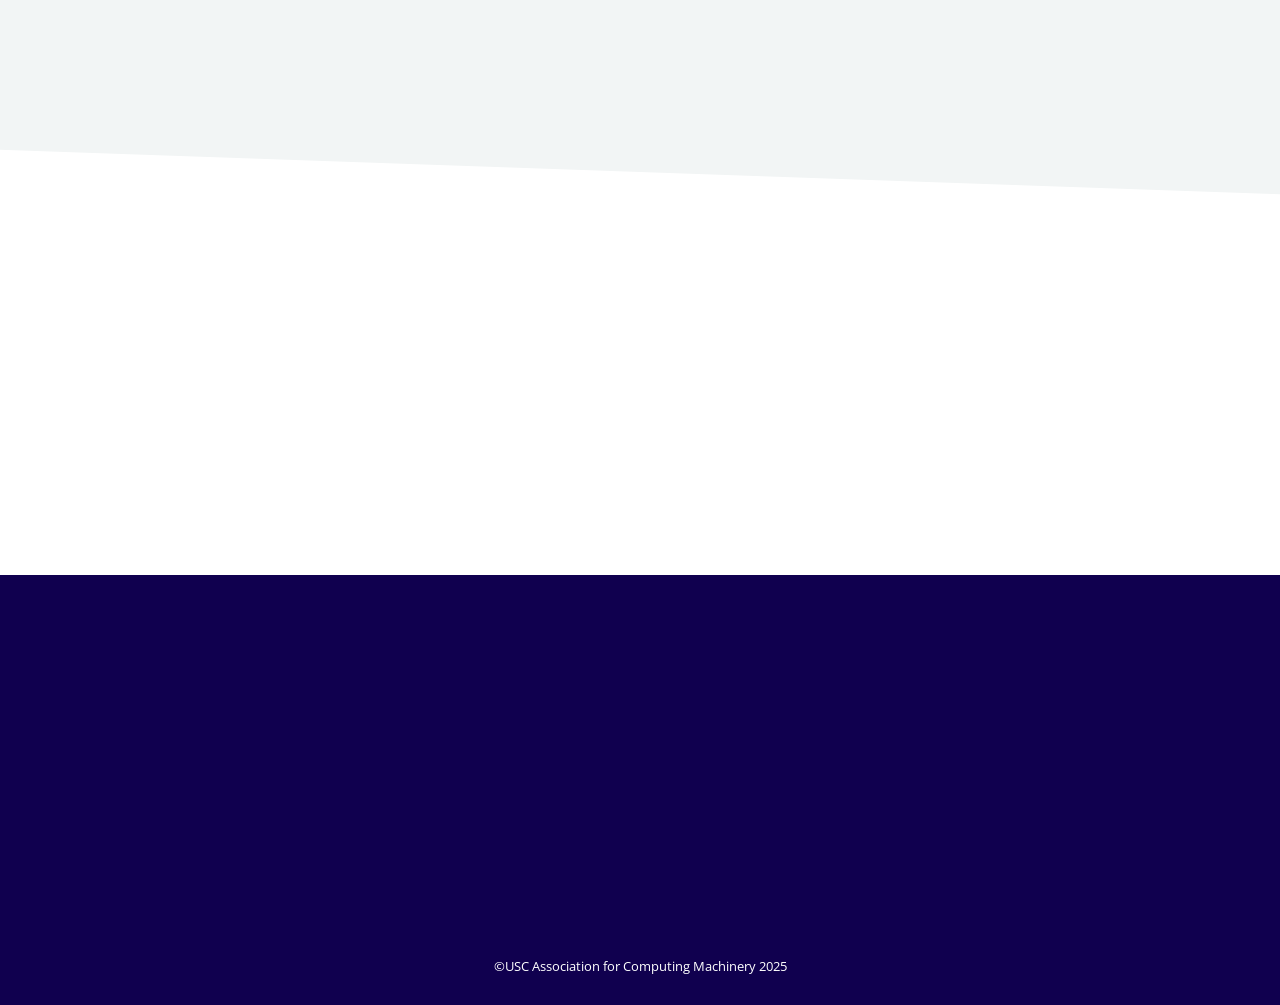
==== commit 4dce8544: "Add sponsors section with introductory text and logo. Added Hive as sponsor" ====
--- a/index.html
+++ b/index.html
@@ -24,6 +24,7 @@
 		<div class="nav-bar">
 			<div class="logo">ACM @ USC</div>
 			<div class="nav-tab nav-end"><a href="#about-section">About</a></div>
+			<div class="nav-tab"><a href="#sponsors-section">Sponsors</a></div>
 			<div class="nav-tab"><a href="#us-section">Team</a></div>
 			<div class="nav-tab join-tab"><a href="#membership-section">Join</a></div>
 			<div class="nav-tab" id="menu-button"><img src="img/menu-icon.png" width="23" height="23" alt="Open navigation menu" />
@@ -164,6 +165,14 @@
 							interviews. Our members learn from the best of the community so that you can explore your
 							own passions within the field and get a sense of what computer science truly means.</p>
 					</div>
+				</div>
+			</div>
+
+			<div id="sponsors-section">
+				<div id="sponsors-title">Our Sponsors</div>
+				<p id="sponsors-intro">We are grateful to the organizations that help us organise events and create opportunities for the USC's computing community.</p>
+				<div class="sponsors-grid" aria-label="Sponsor logos">
+					<img class="sponsor-logo" src="img/sponsors/Hive Ellendale.png" width="1536" height="1024" loading="lazy" decoding="async" alt="Hive Ellendale">
 				</div>
 			</div>
 
--- a/css/main.css
+++ b/css/main.css
@@ -445,6 +445,97 @@
 	transform: scale(1.1);
 }
 
+#sponsors-section {
+	width: 100%;
+	background-color: white;
+	min-height: 520px;
+	box-sizing: border-box;
+	padding: 50px 0 80px;
+	position: relative;
+	margin-bottom: 500px;
+}
+
+#sponsors-section:before {
+	content: '';
+	position: absolute;
+	left: 0;
+	top: -36px;
+	width: 100%;
+	height: 110%;
+	z-index: -1;
+	background: inherit;
+	transform: skewY(-2deg);
+	-webkit-backface-visibility: hidden;
+}
+
+#sponsors-title {
+	color: #10004F;
+	font-weight: 700;
+	font-size: 32px;
+	margin: 30px 10% 12px;
+}
+
+#sponsors-intro {
+	color: #1F0500;
+	margin: 0 10%;
+	line-height: 1.6;
+}
+
+.sponsors-grid {
+	display: grid;
+	grid-template-columns: repeat(auto-fit, minmax(220px, 300px));
+	gap: 30px;
+	justify-content: center;
+	margin: 35px 10% 0;
+}
+
+.sponsor-logo-link {
+	min-height: 180px;
+	display: flex;
+	align-items: center;
+	justify-content: center;
+	background-color: #F2F5F5;
+	border: 1px solid #E3E4E7;
+	border-radius: 5px;
+	transition: transform 0.25s ease, border-color 0.25s ease, background-color 0.25s ease;
+}
+
+.sponsor-logo-link:hover,
+.sponsor-logo-link:focus-visible {
+	background-color: white;
+	border-color: #10004F;
+	transform: translateY(-4px);
+}
+
+.sponsor-logo-link:focus-visible {
+	outline: 3px solid #5FBDF3;
+	outline-offset: 3px;
+}
+
+.sponsor-logo {
+	display: block;
+	justify-self: center;
+	width: auto;
+	height: auto;
+	max-width: 100%;
+	max-height: 220px;
+	object-fit: contain;
+}
+
+.sponsors-empty {
+	grid-column: 1 / -1;
+	margin: 0;
+	padding: 72px 20px;
+	color: #5a5665;
+	text-align: center;
+	border: 1px dashed #B8B5C0;
+	border-radius: 5px;
+}
+
+.sponsors-grid:has(.sponsor-logo-link) .sponsors-empty {
+	display: none;
+}
+
 #us-section {
 	width: 100%;
 	background-color: #F2F5F5;
@@ -689,3 +780,50 @@
 		text-align: center;
 		border: none;
 	}
+
+	.sponsors-grid {
+		grid-template-columns: repeat(2, minmax(0, 1fr));
+		gap: 18px;
+		margin-top: 30px;
+	}
+
+	.sponsor-logo-link {
+		min-height: 140px;
+	}
+
+	.sponsor-logo {
+		max-width: 100%;
+		max-height: 160px;
+	}
+
+	#sponsors-section {
+		min-height: 480px;
+		padding: 40px 0 70px;
+	}
+
+	#sponsors-title {
+		font-size: 29px;
+		margin-top: 25px;
+	}
+}
+
+@media (max-width: 480px) {
+	.sponsors-grid {
+		grid-template-columns: 1fr;
+	}
+
+	.sponsor-logo {
+		max-height: 220px;
+	}
+}
+
+@media (prefers-reduced-motion: reduce) {
+	.sponsor-logo-link {
+		transition: none;
+	}
+
+	.sponsor-logo-link:hover,
+	.sponsor-logo-link:focus-visible {
+		transform: none;
+	}
+}
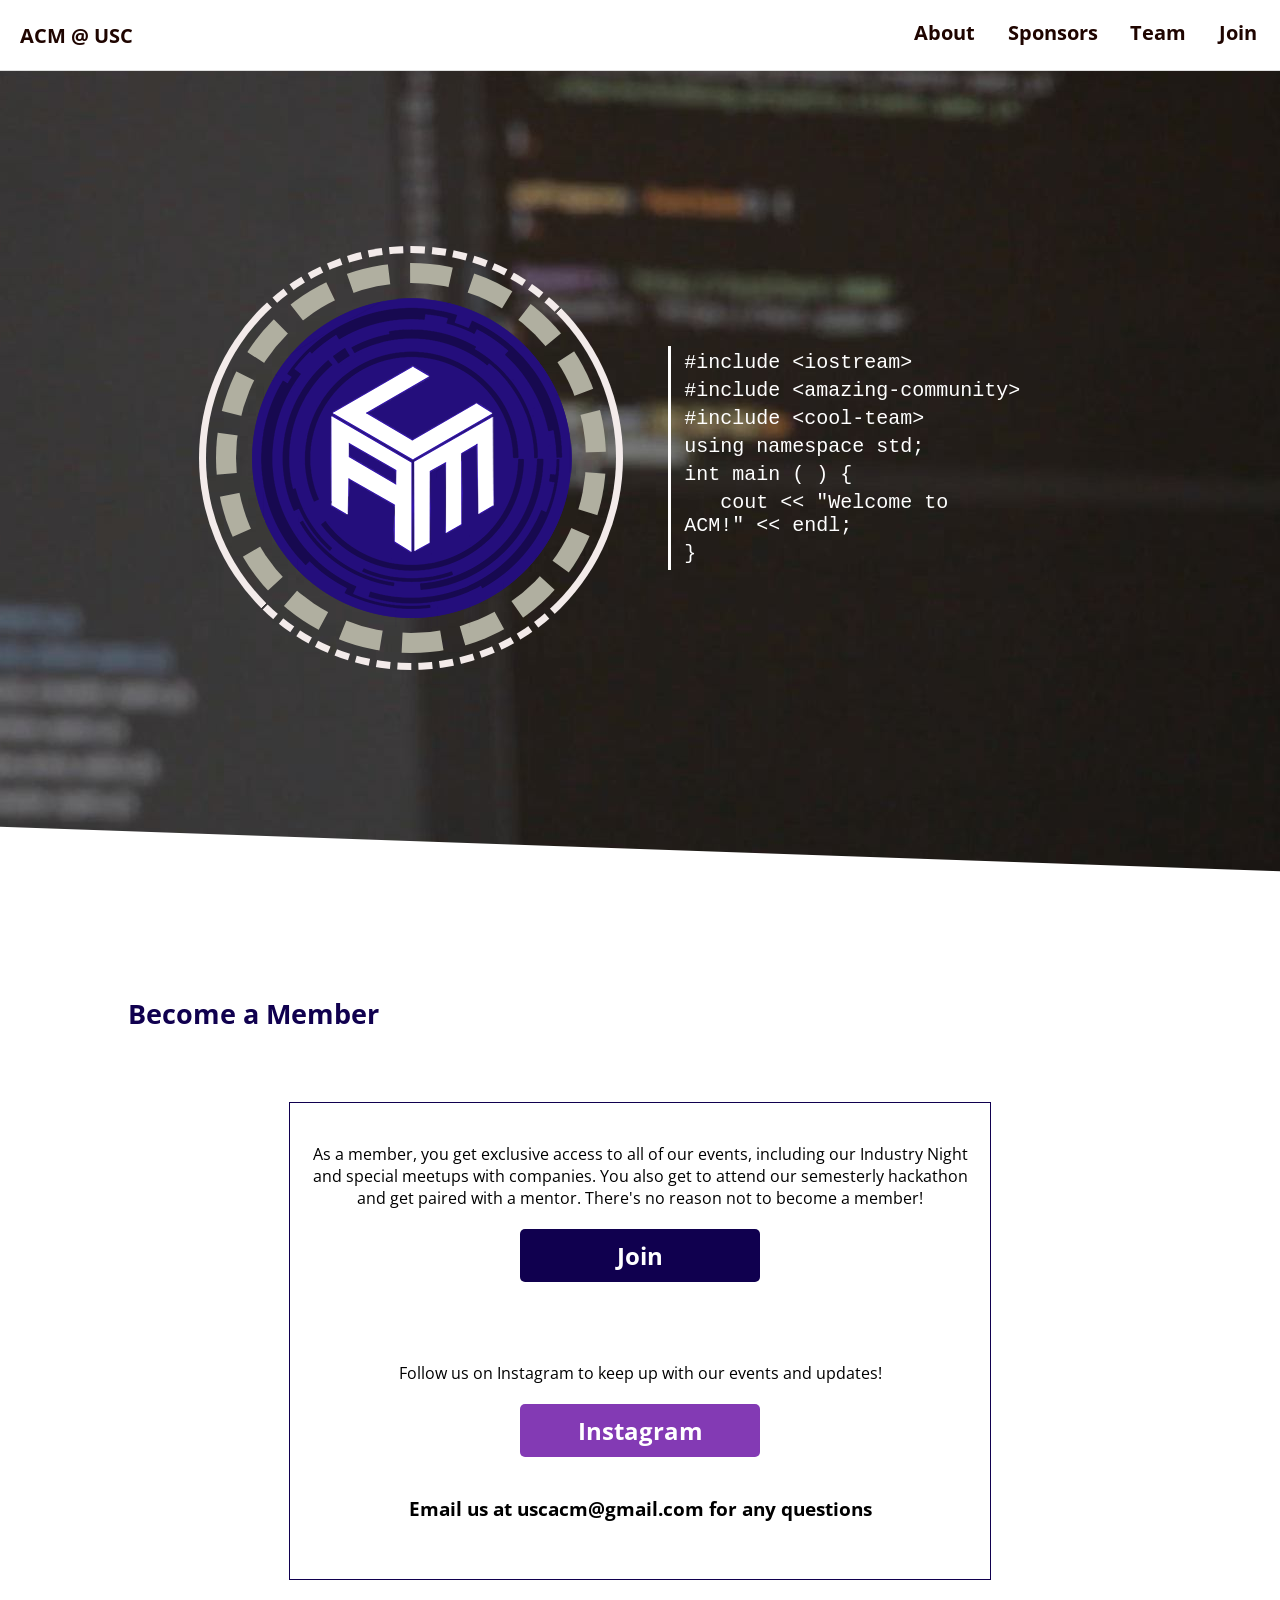
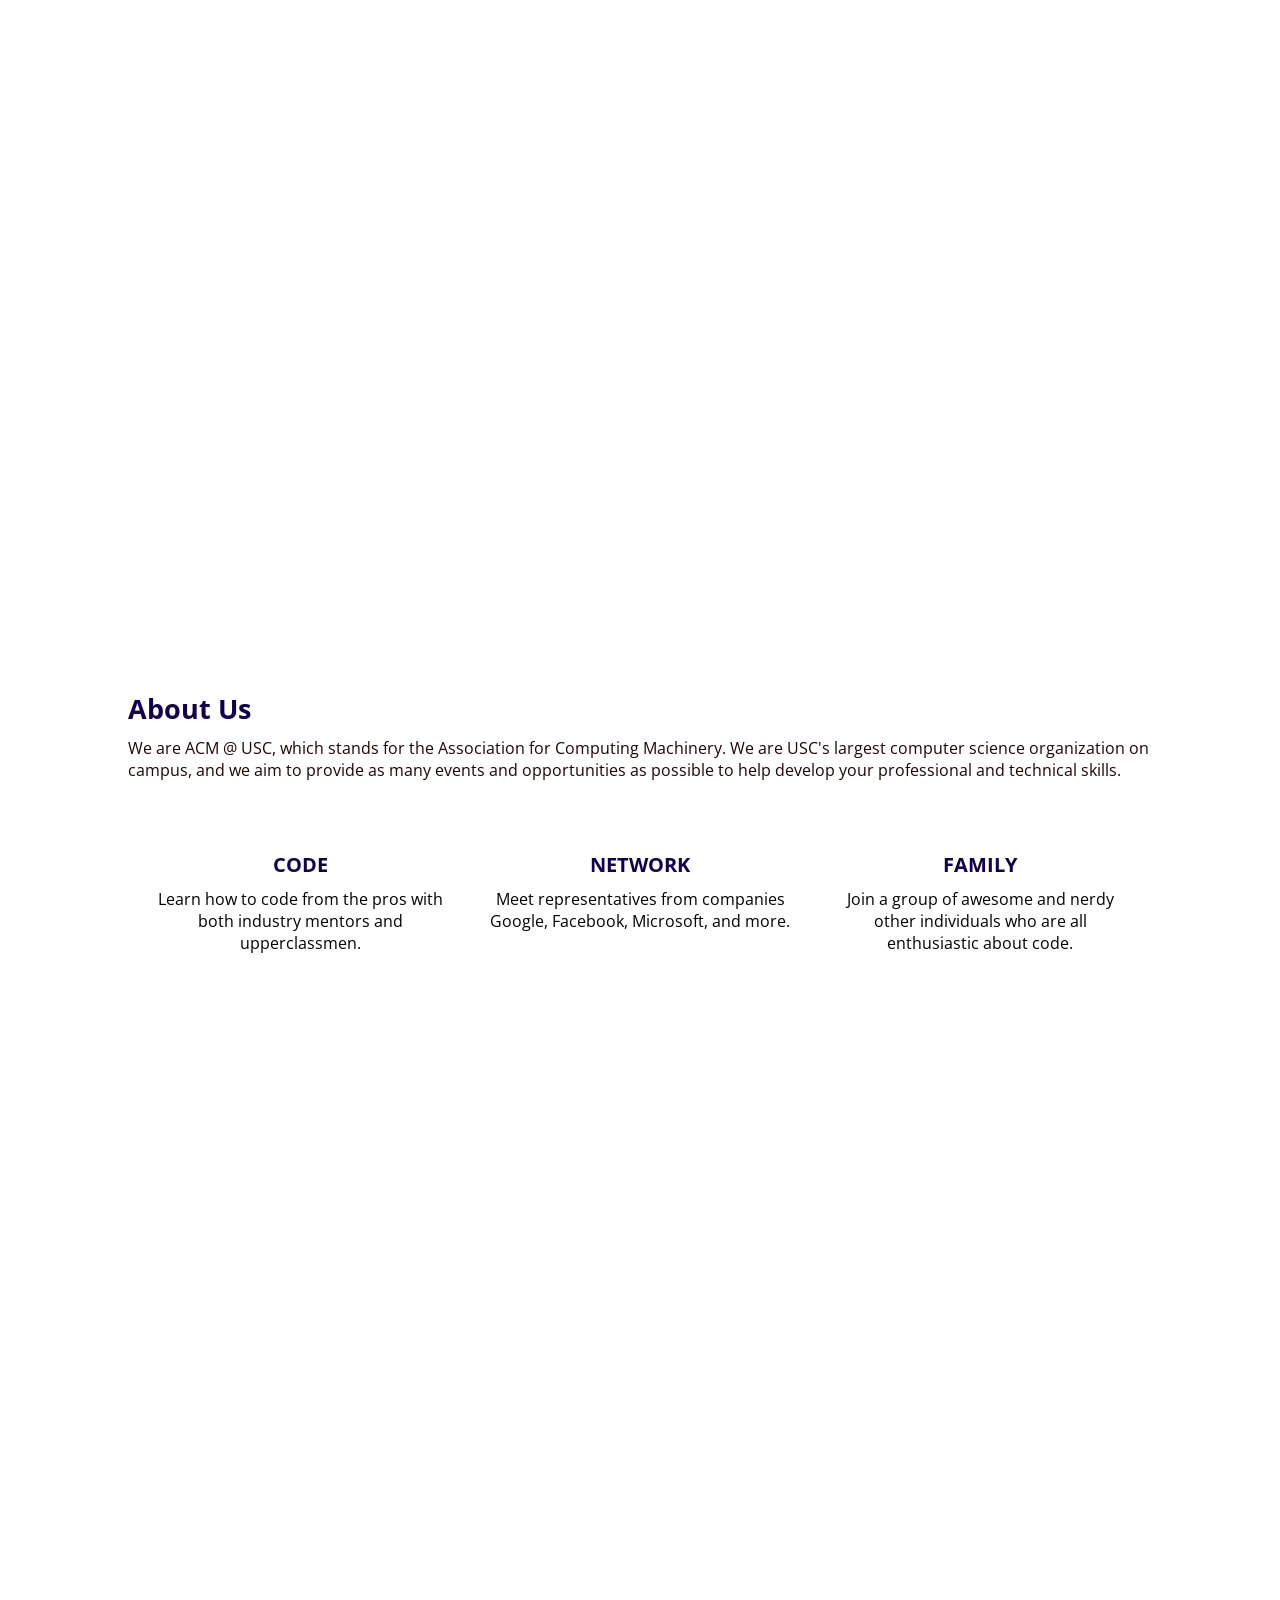
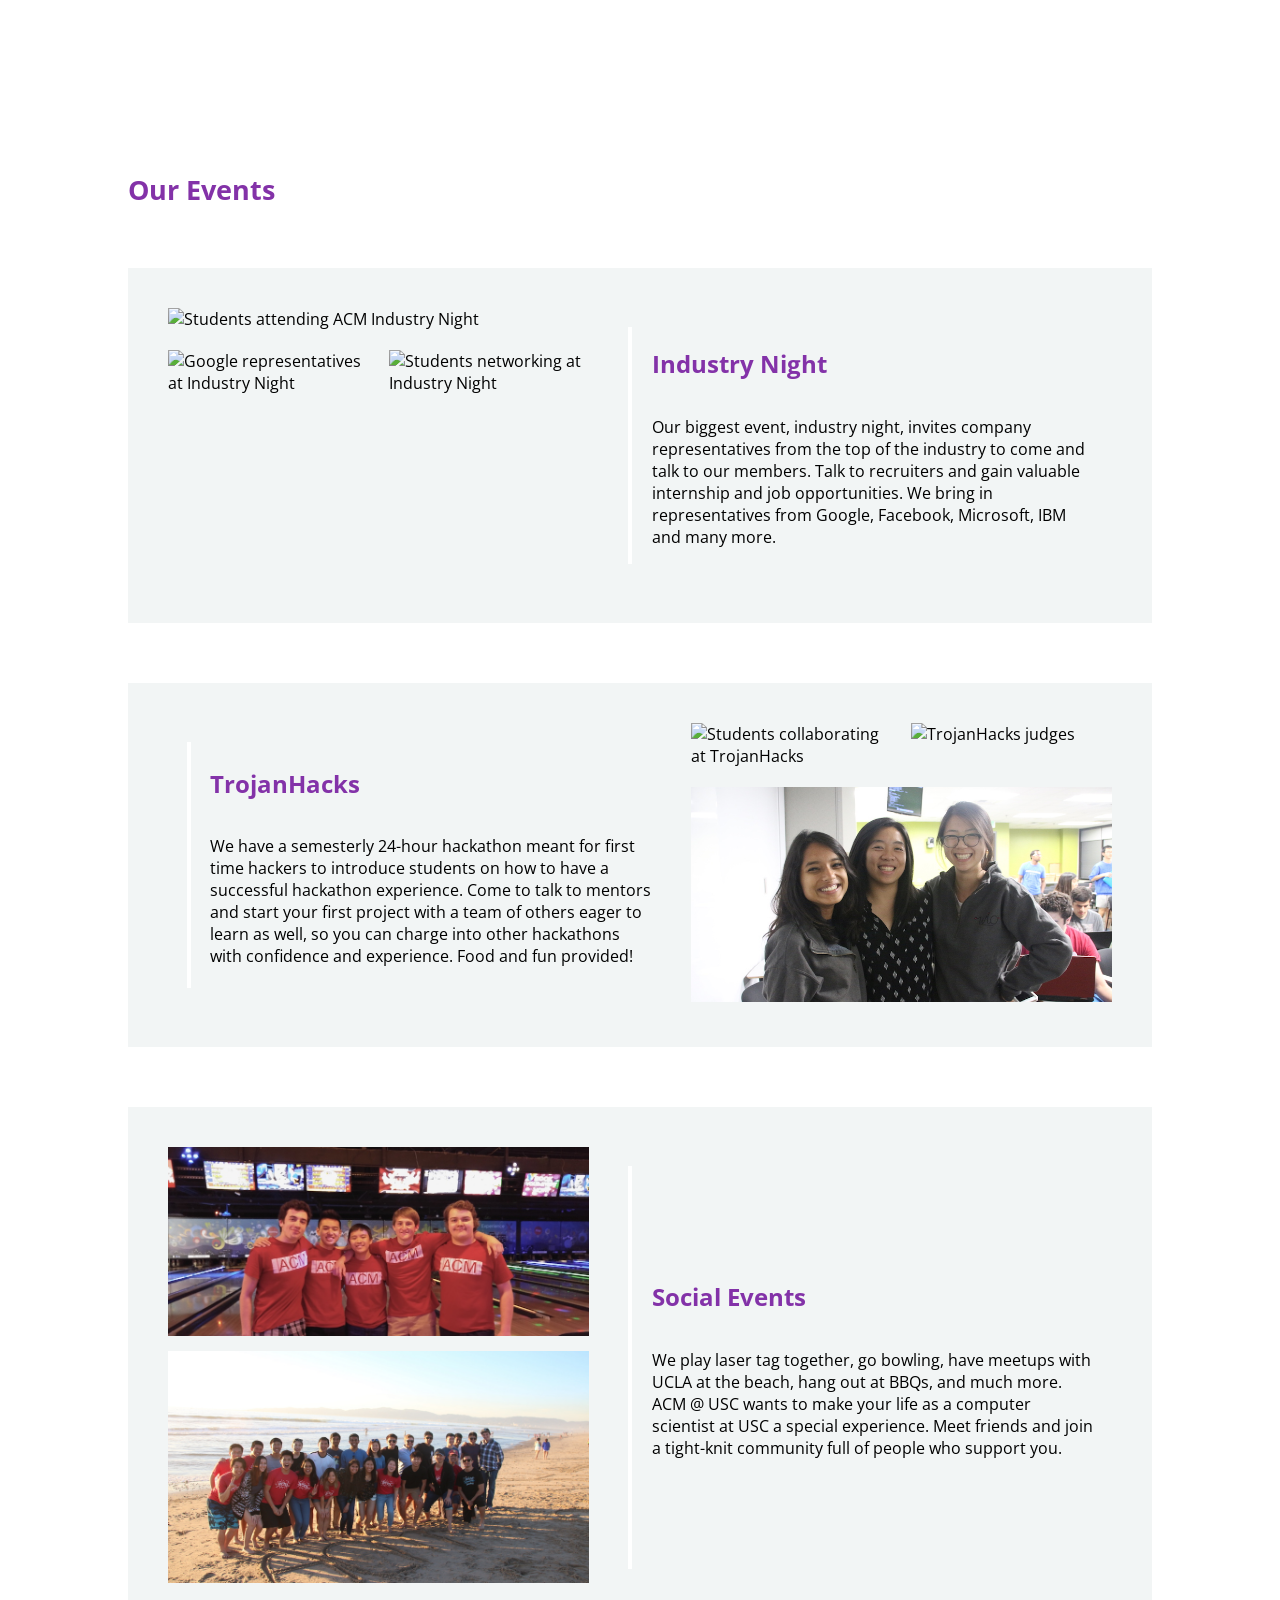
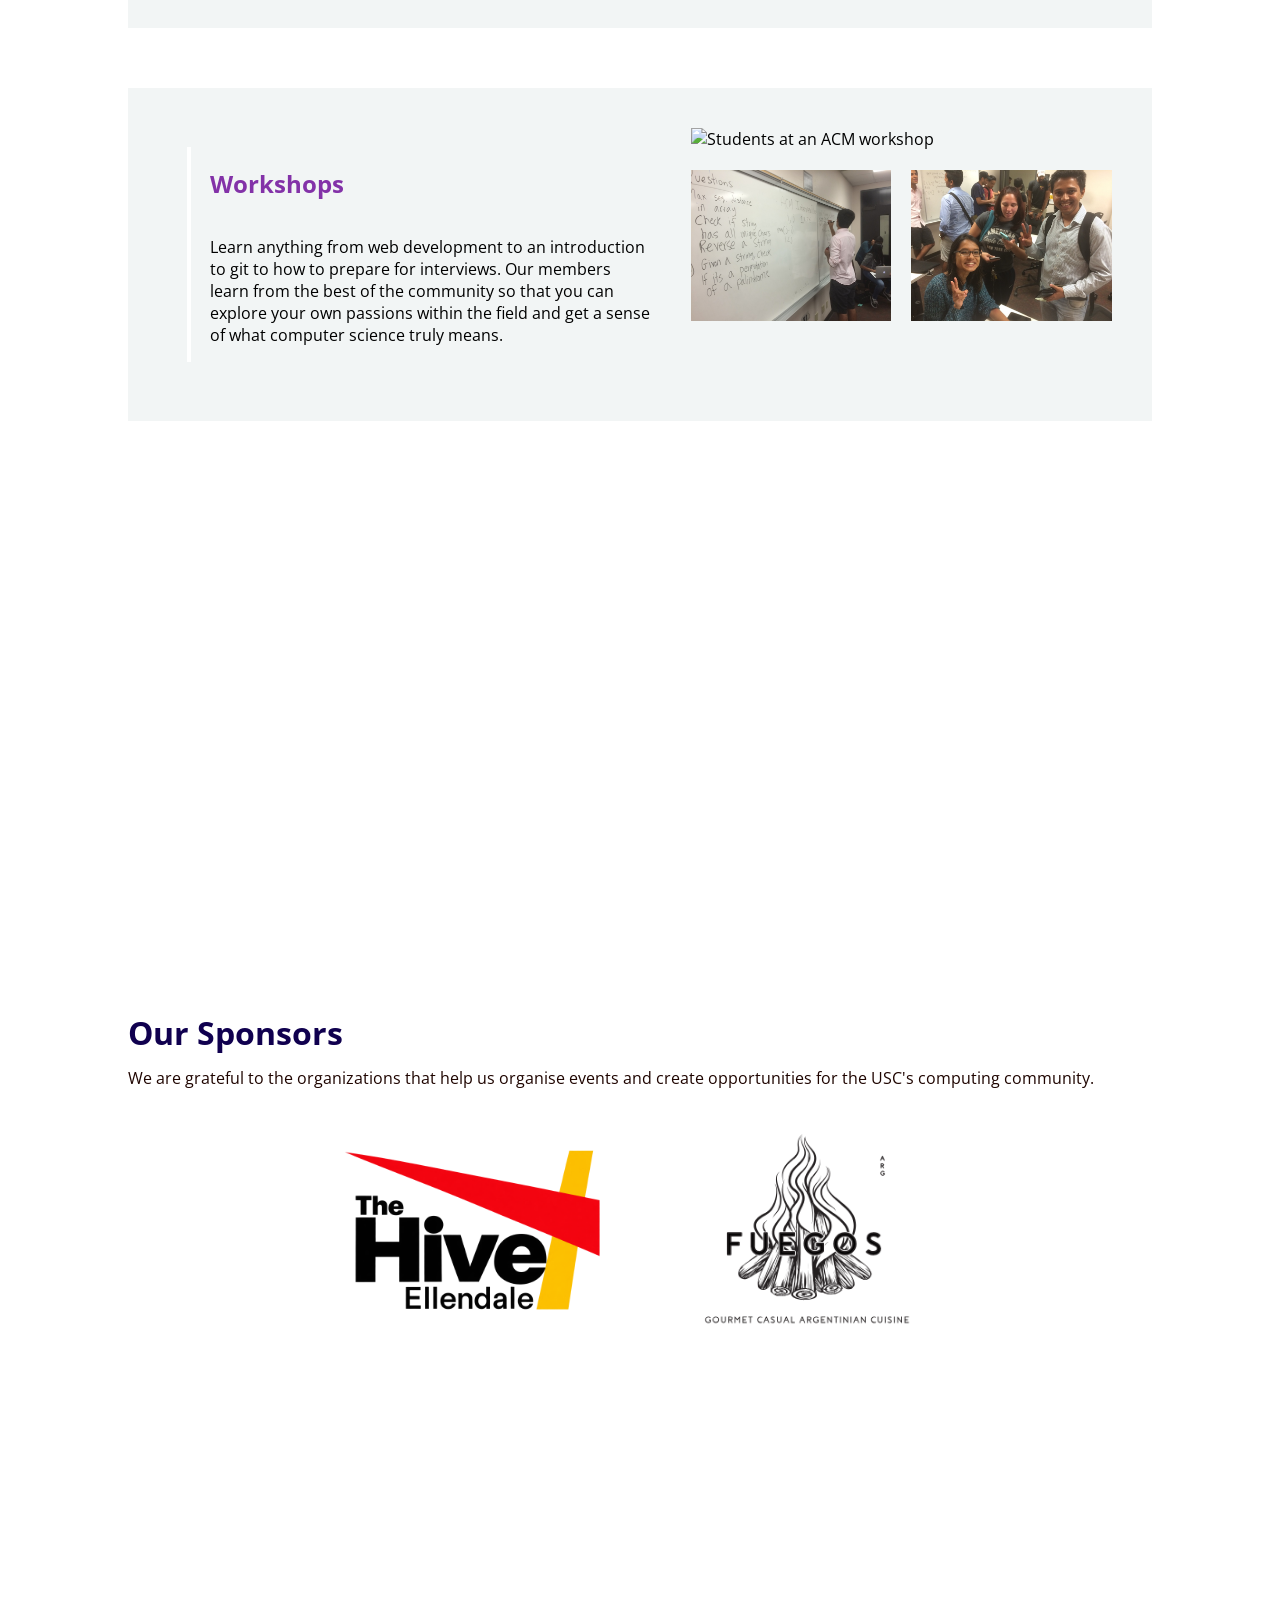
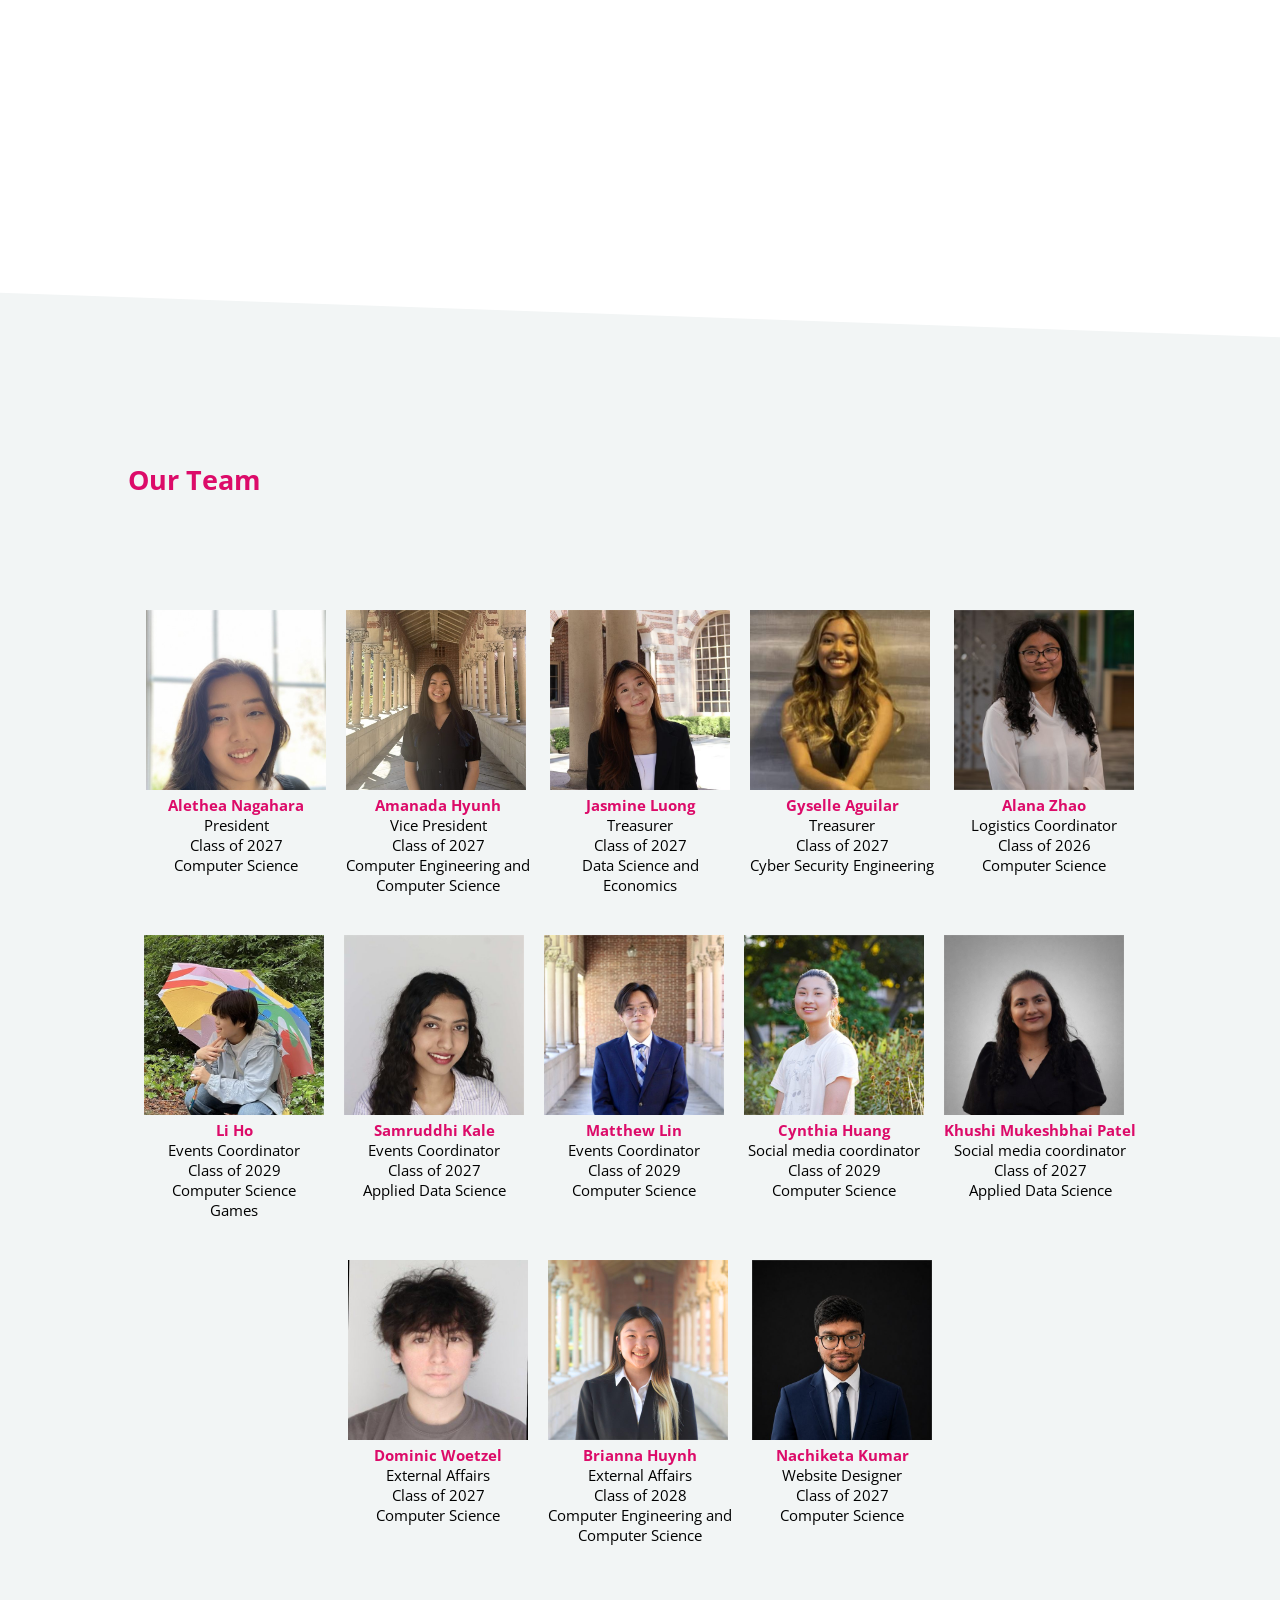
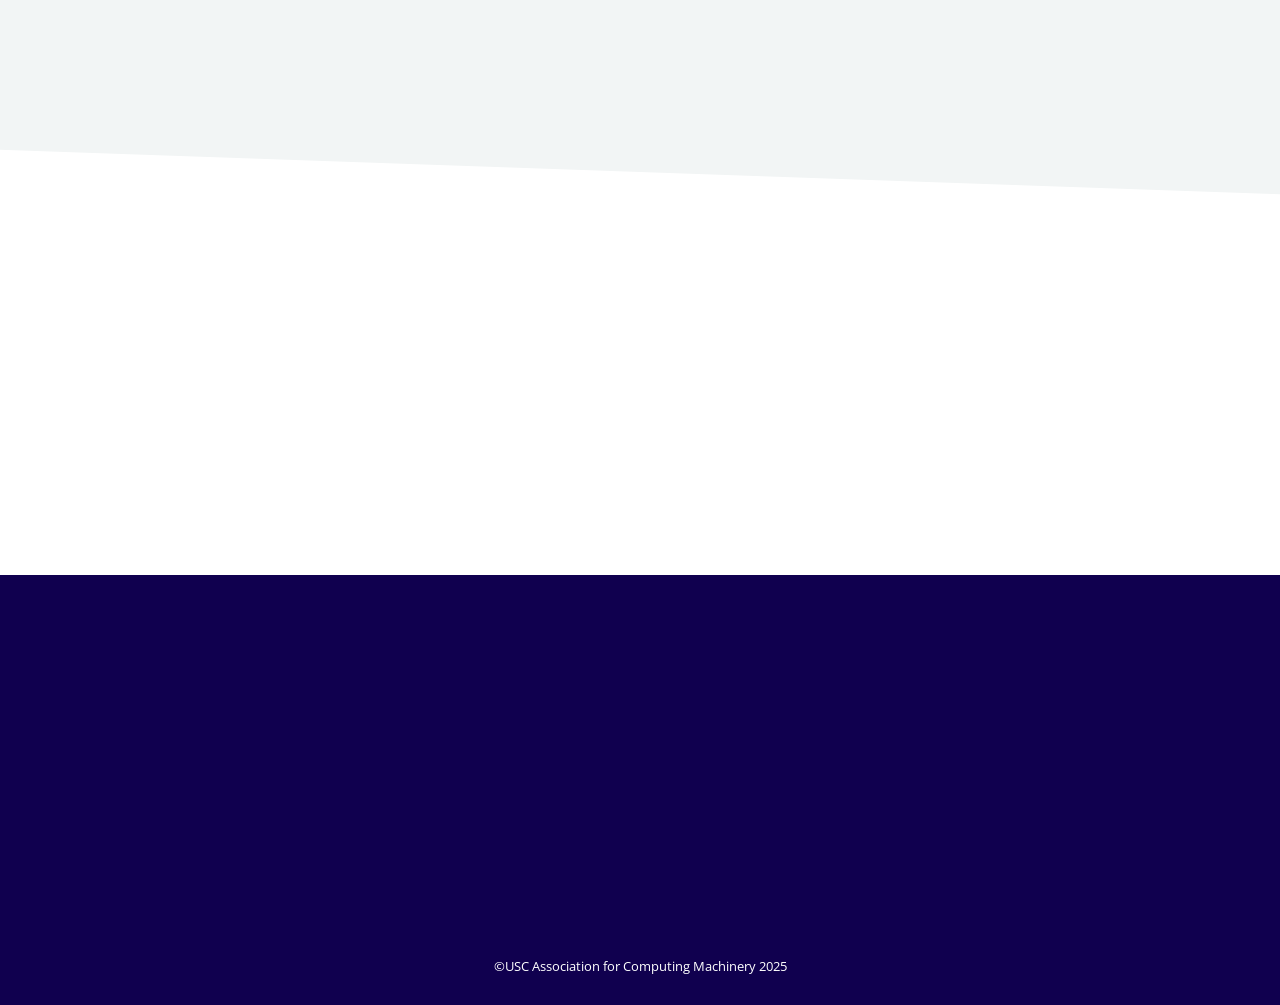
==== commit 23b5e75e: "Added fuegos logo" ====
--- a/index.html
+++ b/index.html
@@ -173,6 +173,7 @@
 				<p id="sponsors-intro">We are grateful to the organizations that help us organise events and create opportunities for the USC's computing community.</p>
 				<div class="sponsors-grid" aria-label="Sponsor logos">
 					<img class="sponsor-logo" src="img/sponsors/Hive Ellendale.png" width="1536" height="1024" loading="lazy" decoding="async" alt="Hive Ellendale">
+					<img class="sponsor-logo" src="img/sponsors/fuegos.png" width="278" height="243" loading="lazy" decoding="async" alt="Fuegos">
 				</div>
 			</div>
 
